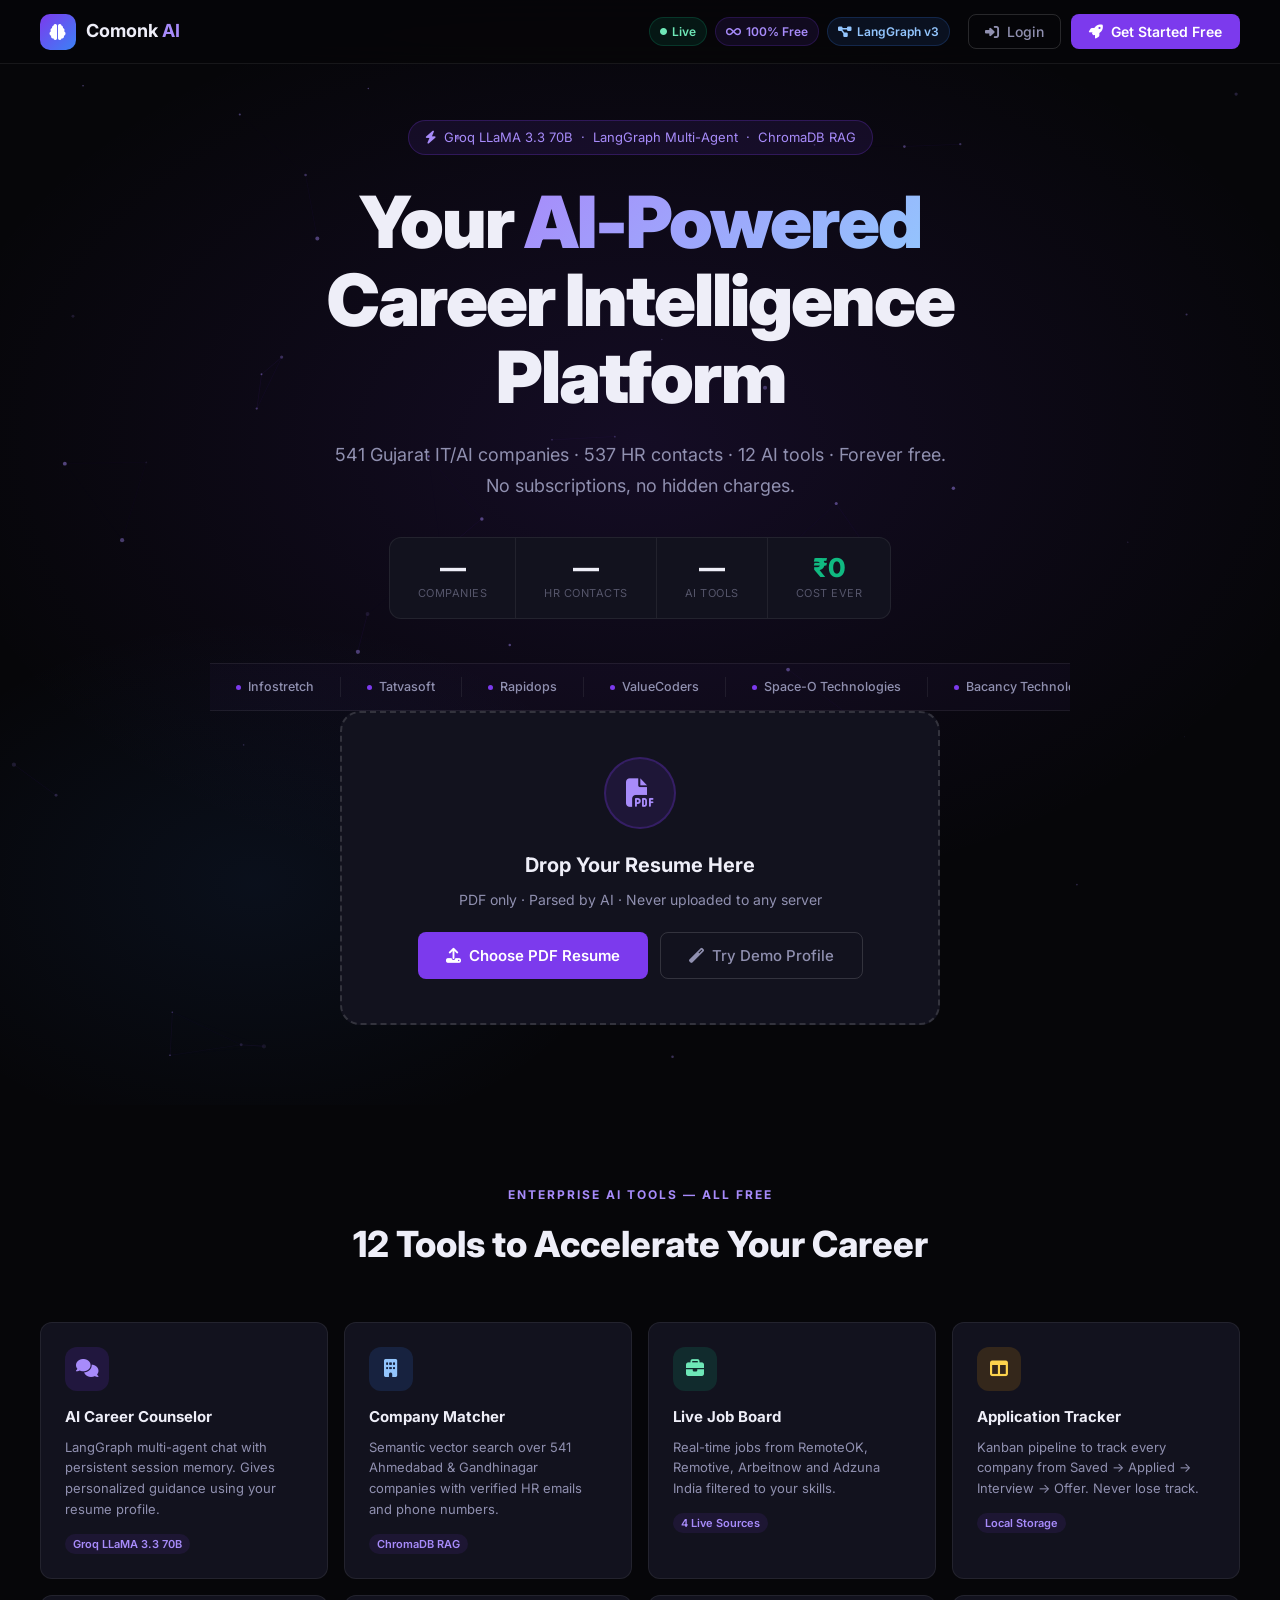
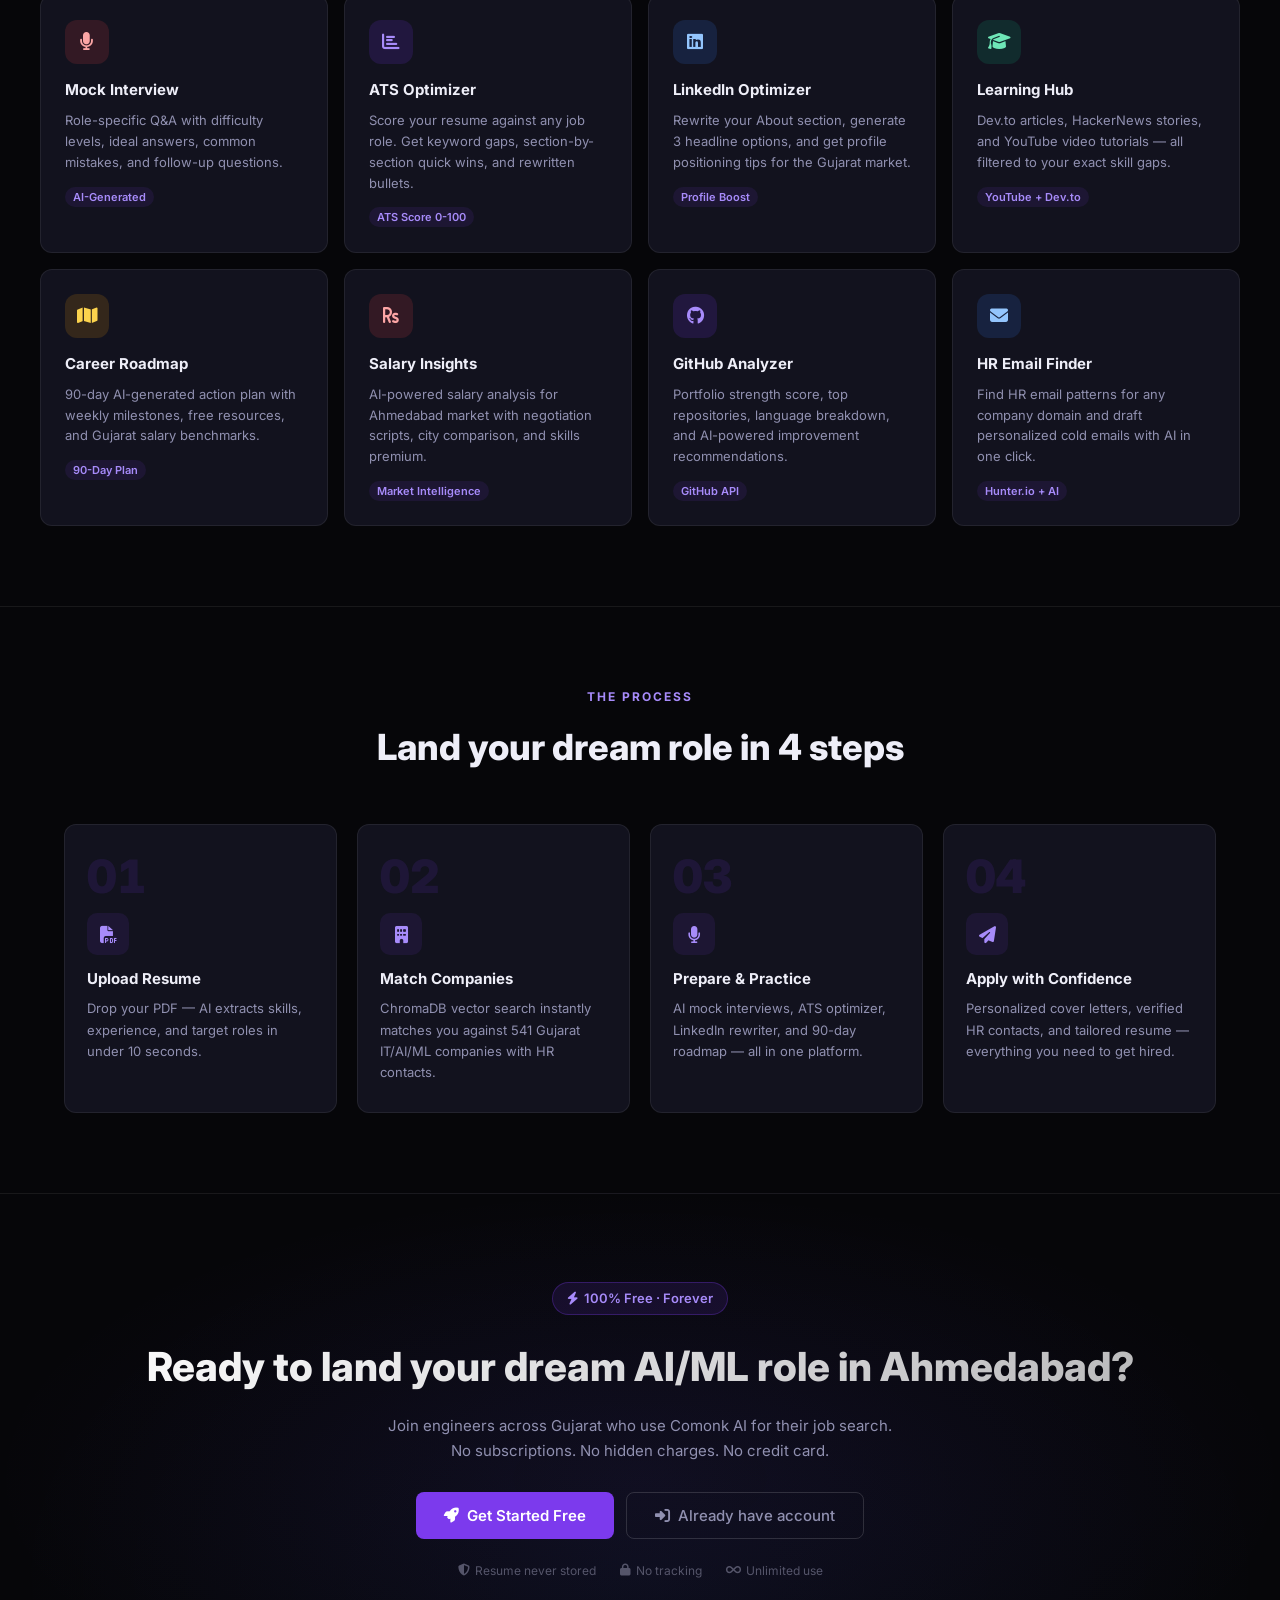
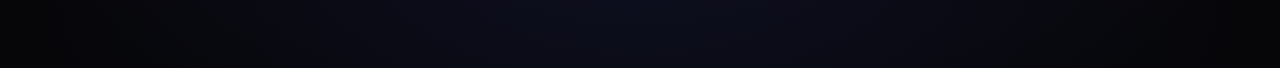
==== frontend/index.html @ 8ba3fd8d "Initial release: Comonk AI Enterprise Career Platform - FastAPI + LangGraph + ChromaDB RAG backend (" ====
<!DOCTYPE html>
<html lang="en">
<head>
  <meta charset="UTF-8">
  <meta name="viewport" content="width=device-width, initial-scale=1.0">
  <title>Comonk AI — Enterprise Career Intelligence Platform</title>
  <link rel="preconnect" href="https://fonts.googleapis.com">
  <link href="https://fonts.googleapis.com/css2?family=Inter:wght@300;400;500;600;700;800;900&family=JetBrains+Mono:wght@400;500&display=swap" rel="stylesheet">
  <link rel="stylesheet" href="https://cdnjs.cloudflare.com/ajax/libs/font-awesome/6.5.0/css/all.min.css">
  <script src="https://cdn.jsdelivr.net/npm/chart.js@4.4.0/dist/chart.umd.min.js"></script>
  <script src="https://cdnjs.cloudflare.com/ajax/libs/jspdf/2.5.1/jspdf.umd.min.js"></script>
  <script src="https://cdnjs.cloudflare.com/ajax/libs/html2canvas/1.4.1/html2canvas.min.js"></script>
  <link rel="stylesheet" href="style.css">
</head>
<body>

<!-- LANDING PAGE -->
<div id="landing">
  <nav class="land-nav">
    <div class="land-logo">
      <div class="logo-icon"><i class="fas fa-brain"></i></div>
      <span class="logo-text">Comonk <span class="logo-ai">AI</span></span>
    </div>
    <div class="land-badges">
      <span class="lbadge green"><i class="fas fa-circle"></i> Live</span>
      <span class="lbadge purple"><i class="fas fa-infinity"></i> 100% Free</span>
      <span class="lbadge blue"><i class="fas fa-project-diagram"></i> LangGraph v3</span>
    </div>
    <div class="land-nav-actions">
      <button class="btn-ghost" onclick="openLogin()"><i class="fas fa-sign-in-alt"></i> Login</button>
      <button class="btn-primary" onclick="startOnboarding()"><i class="fas fa-rocket"></i> Get Started Free</button>
    </div>
  </nav>

  <section class="hero">
    <div class="hero-bg-glow"></div>
    <canvas id="hero-particles"></canvas>
    <div class="hero-content">
      <div class="hero-pill"><i class="fas fa-bolt"></i> Groq LLaMA 3.3 70B &nbsp;·&nbsp; LangGraph Multi-Agent &nbsp;·&nbsp; ChromaDB RAG</div>
      <h1 class="hero-title">Your <span class="grad">AI-Powered</span><br>Career Intelligence<br>Platform</h1>
      <p class="hero-sub">541 Gujarat IT/AI companies · 537 HR contacts · 12 AI tools · Forever free. No subscriptions, no hidden charges.</p>

      <div class="hero-stats-row">
        <div class="hs"><div class="hs-num" id="h-companies">—</div><div class="hs-lbl">Companies</div></div>
        <div class="hs-sep"></div>
        <div class="hs"><div class="hs-num" id="h-contacts">—</div><div class="hs-lbl">HR Contacts</div></div>
        <div class="hs-sep"></div>
        <div class="hs"><div class="hs-num" id="h-tools">—</div><div class="hs-lbl">AI Tools</div></div>
        <div class="hs-sep"></div>
        <div class="hs"><div class="hs-num" style="color:var(--c-green)">₹0</div><div class="hs-lbl">Cost Ever</div></div>
      </div>

      <!-- Scrolling company marquee -->
      <div class="hero-marquee">
        <div class="marquee-track">
          <span>Infostretch</span><span>Tatvasoft</span><span>Rapidops</span><span>ValueCoders</span><span>Space-O Technologies</span><span>Bacancy Technology</span><span>CMARIX Technolabs</span><span>Tops Infosolutions</span><span>Zignuts Technolab</span><span>WDP Technologies</span><span>ESparkBiz</span><span>Icoderz Solutions</span><span>Shreeji Softech</span><span>Robosoft Technologies</span><span>Mobisoft Infotech</span><span>Infostretch</span><span>Tatvasoft</span><span>Rapidops</span><span>ValueCoders</span><span>Space-O Technologies</span><span>Bacancy Technology</span><span>CMARIX Technolabs</span><span>Tops Infosolutions</span><span>Zignuts Technolab</span>
        </div>
      </div>

      <div id="upload-zone" class="upload-zone">
        <input type="file" id="resume-file" accept="application/pdf" style="display:none">
        <div id="upload-idle">
          <div class="up-icon-ring"><i class="fas fa-file-pdf"></i></div>
          <h3>Drop Your Resume Here</h3>
          <p class="muted">PDF only · Parsed by AI · Never uploaded to any server</p>
          <div class="up-btns">
            <button class="btn-primary lg" onclick="document.getElementById('resume-file').click()"><i class="fas fa-upload"></i> Choose PDF Resume</button>
            <button class="btn-ghost lg" id="demo-btn"><i class="fas fa-magic"></i> Try Demo Profile</button>
          </div>
        </div>
        <div id="upload-parsing" style="display:none">
          <div class="parse-spinner"></div>
          <h3 id="parse-headline">Reading your resume…</h3>
          <p class="muted" id="parse-sub">AI extracting your skills and experience</p>
          <div class="parse-prog-track"><div id="parse-prog-bar"></div></div>
        </div>
      </div>
    </div>
  </section>

  <section class="features-sec">
    <div class="sec-eyebrow">ENTERPRISE AI TOOLS — ALL FREE</div>
    <h2 class="sec-title">12 Tools to Accelerate Your Career</h2>
    <div class="feat-grid">
      <div class="feat-card"><div class="feat-ic purple"><i class="fas fa-comments"></i></div><h4>AI Career Counselor</h4><p>LangGraph multi-agent chat with persistent session memory. Gives personalized guidance using your resume profile.</p><span class="feat-tech">Groq LLaMA 3.3 70B</span></div>
      <div class="feat-card"><div class="feat-ic blue"><i class="fas fa-building"></i></div><h4>Company Matcher</h4><p>Semantic vector search over 541 Ahmedabad & Gandhinagar companies with verified HR emails and phone numbers.</p><span class="feat-tech">ChromaDB RAG</span></div>
      <div class="feat-card"><div class="feat-ic green"><i class="fas fa-briefcase"></i></div><h4>Live Job Board</h4><p>Real-time jobs from RemoteOK, Remotive, Arbeitnow and Adzuna India filtered to your skills.</p><span class="feat-tech">4 Live Sources</span></div>
      <div class="feat-card"><div class="feat-ic gold"><i class="fas fa-columns"></i></div><h4>Application Tracker</h4><p>Kanban pipeline to track every company from Saved → Applied → Interview → Offer. Never lose track.</p><span class="feat-tech">Local Storage</span></div>
      <div class="feat-card"><div class="feat-ic red"><i class="fas fa-microphone"></i></div><h4>Mock Interview</h4><p>Role-specific Q&A with difficulty levels, ideal answers, common mistakes, and follow-up questions.</p><span class="feat-tech">AI-Generated</span></div>
      <div class="feat-card"><div class="feat-ic purple"><i class="fas fa-chart-bar"></i></div><h4>ATS Optimizer</h4><p>Score your resume against any job role. Get keyword gaps, section-by-section quick wins, and rewritten bullets.</p><span class="feat-tech">ATS Score 0-100</span></div>
      <div class="feat-card"><div class="feat-ic blue"><i class="fab fa-linkedin"></i></div><h4>LinkedIn Optimizer</h4><p>Rewrite your About section, generate 3 headline options, and get profile positioning tips for the Gujarat market.</p><span class="feat-tech">Profile Boost</span></div>
      <div class="feat-card"><div class="feat-ic green"><i class="fas fa-graduation-cap"></i></div><h4>Learning Hub</h4><p>Dev.to articles, HackerNews stories, and YouTube video tutorials — all filtered to your exact skill gaps.</p><span class="feat-tech">YouTube + Dev.to</span></div>
      <div class="feat-card"><div class="feat-ic gold"><i class="fas fa-map"></i></div><h4>Career Roadmap</h4><p>90-day AI-generated action plan with weekly milestones, free resources, and Gujarat salary benchmarks.</p><span class="feat-tech">90-Day Plan</span></div>
      <div class="feat-card"><div class="feat-ic red"><i class="fas fa-rupee-sign"></i></div><h4>Salary Insights</h4><p>AI-powered salary analysis for Ahmedabad market with negotiation scripts, city comparison, and skills premium.</p><span class="feat-tech">Market Intelligence</span></div>
      <div class="feat-card"><div class="feat-ic purple"><i class="fab fa-github"></i></div><h4>GitHub Analyzer</h4><p>Portfolio strength score, top repositories, language breakdown, and AI-powered improvement recommendations.</p><span class="feat-tech">GitHub API</span></div>
      <div class="feat-card"><div class="feat-ic blue"><i class="fas fa-envelope"></i></div><h4>HR Email Finder</h4><p>Find HR email patterns for any company domain and draft personalized cold emails with AI in one click.</p><span class="feat-tech">Hunter.io + AI</span></div>
    </div>
  </section>

  <!-- How It Works -->
  <section class="how-works-sec">
    <div class="sec-eyebrow">THE PROCESS</div>
    <h2 class="sec-title">Land your dream role in 4 steps</h2>
    <div class="hiw-grid">
      <div class="hiw-step"><div class="hiw-num">01</div><div class="hiw-ic"><i class="fas fa-file-pdf"></i></div><h4>Upload Resume</h4><p>Drop your PDF — AI extracts skills, experience, and target roles in under 10 seconds.</p></div>
      <div class="hiw-step"><div class="hiw-num">02</div><div class="hiw-ic"><i class="fas fa-building"></i></div><h4>Match Companies</h4><p>ChromaDB vector search instantly matches you against 541 Gujarat IT/AI/ML companies with HR contacts.</p></div>
      <div class="hiw-step"><div class="hiw-num">03</div><div class="hiw-ic"><i class="fas fa-microphone"></i></div><h4>Prepare & Practice</h4><p>AI mock interviews, ATS optimizer, LinkedIn rewriter, and 90-day roadmap — all in one platform.</p></div>
      <div class="hiw-step"><div class="hiw-num">04</div><div class="hiw-ic"><i class="fas fa-paper-plane"></i></div><h4>Apply with Confidence</h4><p>Personalized cover letters, verified HR contacts, and tailored resume — everything you need to get hired.</p></div>
    </div>
  </section>

  <!-- CTA -->
  <section class="cta-sec">
    <div class="cta-glow"></div>
    <div class="cta-content">
      <div class="cta-badge"><i class="fas fa-bolt"></i> 100% Free · Forever</div>
      <h2>Ready to land your dream AI/ML role in Ahmedabad?</h2>
      <p>Join engineers across Gujarat who use Comonk AI for their job search. No subscriptions. No hidden charges. No credit card.</p>
      <div class="cta-actions">
        <button class="btn-primary lg" onclick="startOnboarding()"><i class="fas fa-rocket"></i> Get Started Free</button>
        <button class="btn-ghost lg" onclick="openLogin()"><i class="fas fa-sign-in-alt"></i> Already have account</button>
      </div>
      <div class="cta-trust"><span><i class="fas fa-shield-alt"></i> Resume never stored</span><span><i class="fas fa-lock"></i> No tracking</span><span><i class="fas fa-infinity"></i> Unlimited use</span></div>
    </div>
  </section>
</div>


<!-- ONBOARDING OVERLAY -->
<div id="onboarding" style="display:none">
  <div class="ob-card">
    <!-- Left brand panel -->
    <aside class="ob-brand">
      <div class="ob-brand-top">
        <div class="land-logo"><div class="logo-icon"><i class="fas fa-brain"></i></div><span class="logo-text">Comonk <span class="logo-ai">AI</span></span></div>
        <p class="ob-brand-tag">Your AI career co-pilot for the Ahmedabad & Gandhinagar tech market.</p>
      </div>
      <ul class="ob-brand-points">
        <li><i class="fas fa-circle-check"></i> 541 Gujarat IT/AI companies, mapped</li>
        <li><i class="fas fa-circle-check"></i> 5 verified HR contacts every month</li>
        <li><i class="fas fa-circle-check"></i> AI mock interviews, resume & roadmap</li>
        <li><i class="fas fa-circle-check"></i> 100% free — forever</li>
      </ul>
      <div class="ob-brand-foot"><i class="fas fa-shield-halved"></i> Your resume is parsed by AI and never shared.</div>
    </aside>
    <!-- Right step panel -->
    <section class="ob-main">
      <button class="ob-close" onclick="closeOnboarding()"><i class="fas fa-times"></i></button>
      <!-- Stepper -->
      <div class="ob-steps">
        <div class="ob-step active" data-step="1"><span class="ob-step-dot">1</span><span class="ob-step-lbl">Account</span></div>
        <div class="ob-step-line"></div>
        <div class="ob-step" data-step="2"><span class="ob-step-dot">2</span><span class="ob-step-lbl">Verify</span></div>
        <div class="ob-step-line"></div>
        <div class="ob-step" data-step="3"><span class="ob-step-dot">3</span><span class="ob-step-lbl">Resume</span></div>
        <div class="ob-step-line"></div>
        <div class="ob-step" data-step="4"><span class="ob-step-dot">4</span><span class="ob-step-lbl">Ready</span></div>
      </div>

      <!-- Step 1: Account -->
      <div class="ob-pane" id="ob-pane-1">
        <h2>Create your free account</h2>
        <p class="muted">Takes 30 seconds. No credit card, ever.</p>
        <div class="form-row-2" style="margin-top:18px">
          <div class="fg"><label>Full Name</label><input type="text" id="ob-name" class="inp" placeholder="Rahul Patel"></div>
          <div class="fg"><label>Phone</label><input type="tel" id="ob-phone" class="inp" placeholder="9876543210"></div>
          <div class="fg"><label>Email</label><input type="email" id="ob-email" class="inp" placeholder="you@example.com"></div>
          <div class="fg"><label>Password</label><input type="password" id="ob-password" class="inp" placeholder="Min 6 characters"></div>
          <div class="fg"><label>Target Role</label>
            <select id="ob-role" class="inp">
              <option>AI/ML Engineer</option><option>Software Engineer</option><option>Data Scientist</option>
              <option>Data Engineer</option><option>Backend Engineer</option><option>Full Stack</option>
            </select>
          </div>
          <div class="fg"><label>City</label>
            <select id="ob-city" class="inp"><option>Ahmedabad</option><option>Gandhinagar</option><option>Surat</option><option>Vadodara</option><option>Rajkot</option><option>Other</option></select>
          </div>
        </div>
        <button class="btn-primary lg" style="width:100%;margin-top:8px" id="ob-register-btn"><i class="fas fa-arrow-right"></i> Continue</button>
        <div id="ob-reg-err" style="margin-top:10px"></div>
        <p class="ob-switch">Already have an account? <a onclick="openLogin()">Log in</a></p>
      </div>

      <!-- Step 2: OTP -->
      <div class="ob-pane" id="ob-pane-2" style="display:none">
        <h2>Verify your email</h2>
        <p class="muted">We sent a 6-digit code to <b id="ob-otp-email">your email</b>.</p>
        <div class="otp-boxes" id="ob-otp-boxes">
          <input class="otp-box" maxlength="1" inputmode="numeric"><input class="otp-box" maxlength="1" inputmode="numeric"><input class="otp-box" maxlength="1" inputmode="numeric"><input class="otp-box" maxlength="1" inputmode="numeric"><input class="otp-box" maxlength="1" inputmode="numeric"><input class="otp-box" maxlength="1" inputmode="numeric">
        </div>
        <button class="btn-primary lg" style="width:100%;margin-top:18px" id="ob-otp-btn"><i class="fas fa-circle-check"></i> Verify & Continue</button>
        <div id="ob-otp-err" style="margin-top:10px"></div>
        <p class="ob-switch"><a onclick="obGoStep(1)">← Change email</a></p>
      </div>

      <!-- Step 3: Resume -->
      <div class="ob-pane" id="ob-pane-3" style="display:none">
        <h2>Add your resume</h2>
        <p class="muted">AI reads it to match companies and personalize everything. Or skip with a demo profile.</p>
        <div id="ob-upload-zone" class="upload-zone" style="margin-top:18px">
          <div id="ob-upload-idle">
            <div class="up-icon-ring"><i class="fas fa-file-pdf"></i></div>
            <h3>Drop your PDF resume</h3>
            <p class="muted">Parsed by AI · Never uploaded anywhere</p>
            <div class="up-btns">
              <button class="btn-primary" onclick="document.getElementById('ob-resume-file').click()"><i class="fas fa-upload"></i> Choose PDF</button>
              <button class="btn-ghost" id="ob-demo-btn"><i class="fas fa-magic"></i> Use Demo Profile</button>
            </div>
            <input type="file" id="ob-resume-file" accept="application/pdf" style="display:none">
          </div>
          <div id="ob-upload-parsing" style="display:none">
            <div class="parse-spinner"></div>
            <h3 id="ob-parse-headline">Reading your resume…</h3>
            <p class="muted" id="ob-parse-sub">AI extracting skills and experience</p>
            <div class="parse-prog-track"><div id="ob-parse-prog-bar"></div></div>
          </div>
        </div>
      </div>

      <!-- Step 4: Ready -->
      <div class="ob-pane" id="ob-pane-4" style="display:none">
        <div class="ob-ready">
          <div class="ob-ready-ring"><i class="fas fa-check"></i></div>
          <h2>You're all set, <span id="ob-ready-name">there</span>!</h2>
          <p class="muted">Your profile is saved. Take the aptitude test to unlock HR contacts, or jump straight into your dashboard.</p>
          <div class="ob-ready-stats" id="ob-ready-stats"></div>
          <button class="btn-primary lg" style="width:100%;margin-top:8px" onclick="finishOnboarding()"><i class="fas fa-gauge-high"></i> Enter Dashboard</button>
        </div>
      </div>
    </section>
  </div>
</div>

<!-- MAIN APP -->
<div id="app" style="display:none">
  <div id="sidebar-overlay" onclick="closeSidebar()"></div>

  <!-- Top Bar -->
  <header id="topbar">
    <div class="tb-left">
      <button id="sidebar-toggle" class="icon-btn" title="Toggle sidebar"><i class="fas fa-bars"></i></button>
      <div class="tb-brand"><div class="logo-icon sm"><i class="fas fa-brain"></i></div><span>Comonk <b>AI</b></span></div>
    </div>
    <div class="tb-center">
      <div class="tb-search-wrap" onclick="openGSearch()" style="cursor:pointer">
        <i class="fas fa-search"></i>
        <input type="text" id="global-search" placeholder="Search panels, features… (⌘K)" autocomplete="off" readonly style="cursor:pointer">
        <kbd>⌘K</kbd>
      </div>
    </div>
    <div class="tb-right">
      <div class="llm-pill" id="llm-pill"><i class="fas fa-bolt"></i><span id="llm-pill-text">Groq</span></div>
      <button class="icon-btn" id="theme-toggle" title="Toggle light/dark mode"><i class="fas fa-moon" id="theme-icon"></i></button>
      <div class="weather-pill" id="weather-pill" style="display:none"><span id="wp-emoji">☀️</span><span id="wp-temp">—°C</span></div>
      <button class="icon-btn rel" id="notif-btn" title="Notifications"><i class="fas fa-bell"></i><span class="notif-dot" id="notif-dot" style="display:none"></span></button>
      <button class="btn-sm primary" id="tb-login-btn" onclick="openAuthModal()" style="display:none"><i class="fas fa-sign-in-alt"></i> Login</button>
      <div class="tb-profile">
        <div class="tb-avatar" id="tb-avatar">?</div>
        <div class="tb-prof-info">
          <div class="tb-prof-name" id="tb-name">Loading…</div>
          <div class="tb-prof-level" id="tb-level">—</div>
        </div>
        <span id="tb-verified-chip" style="display:none;background:rgba(16,185,129,0.15);color:var(--c-green);border-radius:20px;padding:2px 8px;font-size:10px;font-weight:700;margin-left:6px">✓ VERIFIED</span>
      </div>
    </div>
  </header>

  <!-- Sidebar -->
  <aside id="sidebar">
    <div class="sidebar-user">
      <div class="su-avatar" id="su-avatar">?</div>
      <div class="su-info">
        <div class="su-name" id="su-name">—</div>
        <div class="su-match-bar"><div id="su-match-fill" style="width:0%"></div></div>
        <div class="su-match-label"><span id="su-match-pct">0%</span> profile match</div>
      </div>
    </div>

    <nav class="sb-nav">
      <div class="sb-nav-label">WORKSPACE</div>
      <button class="sb-item active" data-panel="overview"><i class="fas fa-th-large"></i><span>Overview</span></button>
      <button class="sb-item" data-panel="chat"><i class="fas fa-comments"></i><span>AI Counselor</span></button>
      <button class="sb-item" data-panel="targets"><i class="fas fa-building"></i><span>Job Targets</span><span class="sb-badge" id="sb-targets-count">0</span></button>
      <button class="sb-item" data-panel="livejobs"><i class="fas fa-briefcase"></i><span>Live Jobs</span></button>
      <button class="sb-item" data-panel="tracker"><i class="fas fa-columns"></i><span>App Tracker</span><span class="sb-badge" id="sb-tracker-count">0</span></button>

      <div class="sb-nav-label" style="margin-top:20px">AI TOOLS</div>
      <button class="sb-item" data-panel="mockvoice"><i class="fas fa-microphone-lines"></i><span>AI Mock Interview</span><span class="sb-badge new">NEW</span></button>
      <button class="sb-item" data-panel="resumestudio"><i class="fas fa-wand-magic-sparkles"></i><span>Resume Studio</span><span class="sb-badge new">NEW</span></button>
      <button class="sb-item" data-panel="calendar"><i class="fas fa-calendar-days"></i><span>Calendar</span><span class="sb-badge new">NEW</span></button>
      <button class="sb-item" data-panel="interview"><i class="fas fa-comments"></i><span>Interview Q&A</span></button>
      <button class="sb-item" data-panel="ats"><i class="fas fa-chart-bar"></i><span>ATS Optimizer</span></button>
      <button class="sb-item" data-panel="linkedin"><i class="fab fa-linkedin"></i><span>LinkedIn</span></button>
      <button class="sb-item" data-panel="learning"><i class="fas fa-graduation-cap"></i><span>Learning Hub</span></button>
      <button class="sb-item" data-panel="roadmap"><i class="fas fa-map"></i><span>Career Roadmap</span></button>
      <button class="sb-item" data-panel="cheatsheets"><i class="fas fa-file-code"></i><span>Cheat Sheets</span></button>
      <button class="sb-item" data-panel="resources"><i class="fas fa-cubes"></i><span>Resources Hub</span></button>
      <button class="sb-item" data-panel="salary"><i class="fas fa-rupee-sign"></i><span>Salary Insights</span></button>
      <button class="sb-item" data-panel="github"><i class="fab fa-github"></i><span>GitHub Analyzer</span></button>

      <div class="sb-nav-label" style="margin-top:20px">ACCOUNT</div>
      <button class="sb-item" data-panel="test" id="sb-test-btn"><i class="fas fa-graduation-cap"></i><span>Take Aptitude Test</span><span class="badge purple" id="sb-verified-badge" style="display:none;margin-left:auto;font-size:9px">✓</span></button>
      <button class="sb-item" data-panel="admin" id="sb-admin-btn" style="display:none"><i class="fas fa-shield-alt"></i><span>Admin</span></button>
      <div class="sb-nav-label" style="margin-top:12px">BONUS TOOLS</div>
      <button class="sb-item" data-panel="trending"><i class="fas fa-fire"></i><span>Trending Repos</span></button>
      <button class="sb-item" data-panel="stackoverflow"><i class="fab fa-stack-overflow"></i><span>Stack Overflow</span></button>
      <button class="sb-item" data-panel="codingstats"><i class="fas fa-code"></i><span>Coding Stats</span></button>
      <button class="sb-item" data-panel="flashcards"><i class="fas fa-layer-group"></i><span>Flashcards</span></button>
      <button class="sb-item" data-panel="network"><i class="fas fa-user-friends"></i><span>Network Log</span></button>
      <button class="sb-item" data-panel="heatmap"><i class="fas fa-th"></i><span>Skill Heatmap</span></button>
      <button class="sb-item" data-panel="pomodoro"><i class="fas fa-clock"></i><span>Focus Timer</span></button>
      <button class="sb-item" data-panel="alerts"><i class="fas fa-bell"></i><span>Job Alerts Setup</span></button>
    </nav>

    <div class="sb-footer">
      <button class="sb-footer-btn" id="reset-btn"><i class="fas fa-sign-out-alt"></i><span>New Resume</span></button>
    </div>
  </aside>

  <!-- Content Area -->
  <main id="content">

    <!-- Overview -->
    <div id="panel-overview" class="panel active">
      <div class="panel-hdr">
        <div><h2>Overview</h2><span class="panel-hdr-sub" id="ov-greeting">Welcome back</span></div>
      </div>
      <!-- AI Career Score + Daily Tip + Achievements -->
      <div class="ov-score-row">
        <!-- Career Score Ring -->
        <div class="card score-ring-card">
          <div class="card-hdr"><h4><i class="fas fa-trophy" style="color:var(--c-gold)"></i> AI Career Score</h4><span class="badge" id="score-grade" style="background:rgba(124,58,237,0.15);color:var(--c-purple-l)">—</span></div>
          <div class="score-ring-wrap">
            <canvas id="score-canvas" width="160" height="160"></canvas>
            <div class="score-overlay"><div id="score-val" class="score-num">—</div><div class="score-lbl">/ 100</div></div>
          </div>
          <div class="score-breakdown" id="score-breakdown"></div>
        </div>
        <!-- Daily AI Tip -->
        <div class="card daily-tip-card">
          <div class="card-hdr"><h4><i class="fas fa-lightbulb" style="color:var(--c-gold)"></i> Today's Career Tip</h4><span class="badge purple" id="tip-date-badge">Daily</span></div>
          <div class="tip-icon-row"><div class="tip-icon-wrap"><i id="tip-icon" class="fas fa-star"></i></div></div>
          <p class="tip-text" id="tip-text">Loading your personalized tip…</p>
          <div class="tip-action" id="tip-action"></div>
        </div>
        <!-- Achievements -->
        <div class="card achievements-card">
          <div class="card-hdr"><h4><i class="fas fa-medal" style="color:var(--c-gold)"></i> Achievements</h4><span class="badge" id="ach-count-badge" style="background:rgba(124,58,237,0.15);color:var(--c-purple-l)">0/8</span></div>
          <div class="ach-grid" id="ach-grid"></div>
        </div>
      </div>

      <div class="kpi-row">
        <div class="kpi-card"><div class="kpi-ic purple"><i class="fas fa-building"></i></div><div><div class="kpi-val" id="kpi-matches">0</div><div class="kpi-lbl">Companies Matched</div></div></div>
        <div class="kpi-card"><div class="kpi-ic green"><i class="fas fa-paper-plane"></i></div><div><div class="kpi-val" id="kpi-applied">0</div><div class="kpi-lbl">Applications Tracked</div></div></div>
        <div class="kpi-card"><div class="kpi-ic blue"><i class="fas fa-microphone"></i></div><div><div class="kpi-val" id="kpi-interviews">0</div><div class="kpi-lbl">Interviews Practiced</div></div></div>
        <div class="kpi-card"><div class="kpi-ic gold"><i class="fas fa-chart-bar"></i></div><div><div class="kpi-val" id="kpi-ats">—</div><div class="kpi-lbl">Last ATS Score</div></div></div>
      </div>
      <div class="ov-grid">
        <div class="card">
          <div class="card-hdr"><h4>Your Profile</h4><button class="btn-xs ghost" onclick="openPanel('chat')">Ask AI <i class="fas fa-arrow-right"></i></button></div>
          <div class="prof-rows">
            <div class="prof-row"><span class="pr-lbl">Name</span><span id="ov-name">—</span></div>
            <div class="prof-row"><span class="pr-lbl">Level</span><span id="ov-level">—</span></div>
            <div class="prof-row"><span class="pr-lbl">Experience</span><span id="ov-exp">—</span></div>
          </div>
          <div class="skill-chips" id="ov-skills"></div>
        </div>
        <div class="card">
          <div class="card-hdr"><h4>Quick Actions</h4></div>
          <div class="qa-grid">
            <button class="qa-btn" onclick="openPanel('chat')"><i class="fas fa-comments"></i><span>AI Chat</span></button>
            <button class="qa-btn" onclick="openPanel('targets')"><i class="fas fa-building"></i><span>Matches</span></button>
            <button class="qa-btn" onclick="openPanel('interview')"><i class="fas fa-microphone"></i><span>Interview</span></button>
            <button class="qa-btn" onclick="openPanel('roadmap')"><i class="fas fa-map"></i><span>Roadmap</span></button>
            <button class="qa-btn" onclick="openPanel('salary')"><i class="fas fa-rupee-sign"></i><span>Salary</span></button>
            <button class="qa-btn" onclick="openPanel('ats')"><i class="fas fa-chart-bar"></i><span>ATS Check</span></button>
          </div>
        </div>
        <div class="card">
          <div class="card-hdr"><h4>Gujarat Market</h4></div>
          <div class="market-rows">
            <div class="mkt-row"><span>Total IT Companies</span><span class="mkt-val" id="ms-total">—</span></div>
            <div class="mkt-row"><span>AI / ML Companies</span><span class="mkt-val purple" id="ms-aiml">—</span></div>
            <div class="mkt-row"><span>HR Contacts</span><span class="mkt-val green" id="ms-hr">—</span></div>
            <div class="mkt-row"><span>AI Engine</span><span class="mkt-val blue" id="ms-llm">—</span></div>
          </div>
        </div>
        <!-- Weather + Countdown -->
        <div class="card" id="ov-weather-card" style="display:none">
          <div class="card-hdr"><h4><i class="fas fa-cloud-sun"></i> Today — Ahmedabad</h4></div>
          <div class="weather-main"><span id="ov-w-emoji" style="font-size:40px">☁️</span><div><div id="ov-w-temp" style="font-size:28px;font-weight:800">—°C</div><div id="ov-w-desc" class="muted" style="font-size:13px">—</div></div></div>
          <div id="ov-w-forecast" class="w-forecast-row"></div>
          <div id="ov-w-tip" class="muted" style="font-size:12px;margin-top:8px"></div>
        </div>
        <!-- Skills Radar -->
        <div class="card">
          <div class="card-hdr"><h4><i class="fas fa-spider"></i> Skills Radar</h4><button class="btn-xs ghost" onclick="openPanel('heatmap')">Heatmap ↗</button></div>
          <canvas id="skills-radar" height="220"></canvas>
        </div>
        <!-- Progress Analytics -->
        <div class="card">
          <div class="card-hdr"><h4><i class="fas fa-chart-line"></i> Application Progress</h4></div>
          <canvas id="progress-chart" height="160"></canvas>
          <div id="ov-interview-countdown" style="display:none;margin-top:12px" class="countdown-badge"><i class="fas fa-calendar-check"></i> Next interview: <b id="countdown-days">—</b> days away</div>
        </div>
        <!-- Activity Heatmap -->
        <div class="card heatmap-card">
          <div class="card-hdr"><h4><i class="fas fa-fire" style="color:var(--c-red)"></i> Activity — Last 30 Days</h4><span class="muted" style="font-size:12px" id="heatmap-streak"></span></div>
          <div class="heatmap-grid" id="activity-heatmap"></div>
          <div class="heatmap-legend"><span class="muted" style="font-size:11px">Less</span><div class="hm-l-cells"><div style="background:var(--bg-3)"></div><div style="background:rgba(124,58,237,0.2)"></div><div style="background:rgba(124,58,237,0.45)"></div><div style="background:rgba(124,58,237,0.7)"></div><div style="background:var(--c-purple)"></div></div><span class="muted" style="font-size:11px">More</span></div>
        </div>
      </div>
    </div>

    <!-- AI Counselor -->
    <div id="panel-chat" class="panel">
      <div class="panel-hdr">
        <div><h2><i class="fas fa-comments"></i> AI Career Counselor</h2></div>
        <div class="hdr-badges"><span class="hbadge purple">LangGraph Memory</span><span class="hbadge green" id="chat-prov-badge">Groq</span></div>
      </div>
      <div class="chat-wrap">
        <div class="chat-msgs" id="chat-msgs">
          <div class="chat-welcome">
            <div class="cw-avatar"><i class="fas fa-robot"></i></div>
            <h3>Hello! I'm your Comonk AI counselor.</h3>
            <p>I have your full profile loaded and access to 541 Gujarat IT companies with HR contacts. Ask me anything.</p>
          </div>
        </div>
        <div class="chat-chips" id="chat-chips">
          <button class="chip" data-msg="Which AI/ML companies in Ahmedabad should I apply to first?">Which AI/ML companies to target?</button>
          <button class="chip" data-msg="What is the salary range for a fresher AI Engineer in Ahmedabad?">Fresher salary guide</button>
          <button class="chip" data-msg="Review my profile and suggest 3 improvements to get hired faster">Improve my profile</button>
          <button class="chip" data-msg="Create a 30-day action plan for my job search">30-day action plan</button>
        </div>
        <div class="chat-input-wrap">
          <textarea id="chat-input" placeholder="Ask about companies, salary, resume tips, interview prep…" rows="1"></textarea>
          <button id="chat-send-btn" class="chat-send"><i class="fas fa-paper-plane"></i></button>
        </div>
        <div class="chat-footer">
          <span id="chat-typing" class="typing-ind" style="display:none"><span></span><span></span><span></span> AI is thinking…</span>
          <button class="btn-xs ghost" id="chat-clear-btn"><i class="fas fa-trash-alt"></i> Clear</button>
        </div>
      </div>
    </div>

    <!-- Job Targets -->
    <div id="panel-targets" class="panel">
      <div class="panel-hdr">
        <div><h2><i class="fas fa-building"></i> Job Targets</h2></div>
        <div class="hdr-controls">
          <div class="mini-search"><i class="fas fa-search"></i><input type="text" id="targets-search" placeholder="Filter…"></div>
          <select id="targets-cat" class="sel-sm">
            <option value="">All Categories</option>
            <option value="AI / ML">AI / ML</option>
            <option value="Software Development">Software Dev</option>
            <option value="IT Services">IT Services</option>
            <option value="Data Analytics">Data Analytics</option>
          </select>
          <span class="count-pill" id="targets-count-label">0 companies</span>
        </div>
      </div>
      <div class="co-grid" id="companies-grid">
        <div class="empty-state"><i class="fas fa-building"></i><p>Upload your resume to see matched companies</p></div>
      </div>
    </div>

    <!-- Live Jobs -->
    <div id="panel-livejobs" class="panel">
      <div class="panel-hdr">
        <div><h2><i class="fas fa-briefcase"></i> Live Jobs</h2></div>
        <div class="hdr-controls">
          <div class="src-tabs" id="job-src-tabs">
            <button class="src-tab active" data-src="all">All</button>
            <button class="src-tab" data-src="remoteok">RemoteOK</button>
            <button class="src-tab" data-src="remotive">Remotive</button>
            <button class="src-tab" data-src="india">Adzuna India</button>
            <button class="src-tab" data-src="hn"><i class="fab fa-hacker-news"></i> HN Hiring</button>
            <button class="src-tab" data-src="reddit"><i class="fab fa-reddit"></i> Reddit</button>
            <button class="src-tab" data-src="greenhouse">🌱 Greenhouse</button>
            <button class="src-tab" data-src="internshala">🇮🇳 India Boards</button>
          </div>
          <button class="btn-sm primary" id="refresh-jobs-btn"><i class="fas fa-sync-alt"></i> Refresh</button>
        </div>
      </div>
      <div class="jobs-grid" id="jobs-grid">
        <div class="empty-state"><i class="fas fa-briefcase"></i><p>Loading live jobs…</p></div>
      </div>
    </div>

    <!-- Application Tracker -->
    <div id="panel-tracker" class="panel">
      <div class="panel-hdr">
        <div><h2><i class="fas fa-columns"></i> Application Tracker</h2></div>
        <div style="display:flex;gap:8px">
          <button class="btn-ghost btn-sm" id="export-csv-btn"><i class="fas fa-download"></i> Export CSV</button>
          <button class="btn-sm primary" id="add-app-btn"><i class="fas fa-plus"></i> Add Application</button>
        </div>
      </div>
      <div class="tracker-kpis">
        <div class="tk"><span class="tk-num" id="tk-saved">0</span><span class="tk-lbl">Saved</span></div>
        <div class="tk"><span class="tk-num blue" id="tk-applied">0</span><span class="tk-lbl">Applied</span></div>
        <div class="tk"><span class="tk-num gold" id="tk-interview">0</span><span class="tk-lbl">Interviews</span></div>
        <div class="tk"><span class="tk-num green" id="tk-offer">0</span><span class="tk-lbl">Offers</span></div>
        <div class="tk"><span class="tk-num red" id="tk-rejected">0</span><span class="tk-lbl">Rejected</span></div>
      </div>
      <div class="kanban" id="kanban">
        <div class="k-col" data-status="saved"><div class="k-col-hdr"><span class="k-dot purple"></span>Saved<span class="k-cnt" id="kc-saved">0</span></div><div class="k-cards" id="col-saved"><div class="k-empty">Drop apps here</div></div></div>
        <div class="k-col" data-status="applied"><div class="k-col-hdr"><span class="k-dot blue"></span>Applied<span class="k-cnt" id="kc-applied">0</span></div><div class="k-cards" id="col-applied"><div class="k-empty">Move applied here</div></div></div>
        <div class="k-col" data-status="interview"><div class="k-col-hdr"><span class="k-dot gold"></span>Interview<span class="k-cnt" id="kc-interview">0</span></div><div class="k-cards" id="col-interview"><div class="k-empty">Interviews here</div></div></div>
        <div class="k-col" data-status="offer"><div class="k-col-hdr"><span class="k-dot green"></span>Offer<span class="k-cnt" id="kc-offer">0</span></div><div class="k-cards" id="col-offer"><div class="k-empty">Offers here</div></div></div>
        <div class="k-col" data-status="rejected"><div class="k-col-hdr"><span class="k-dot red"></span>Rejected<span class="k-cnt" id="kc-rejected">0</span></div><div class="k-cards" id="col-rejected"><div class="k-empty">Rejections here</div></div></div>
      </div>
    </div>

    <!-- Mock Interview -->
    <div id="panel-interview" class="panel">
      <div class="panel-hdr"><div><h2><i class="fas fa-microphone"></i> Mock Interview</h2></div></div>
      <div class="card iv-setup" id="iv-setup">
        <h3>Configure Your Interview Session</h3>
        <div class="form-row-3">
          <div class="fg"><label>Target Role</label><input type="text" id="iv-role" class="inp" value="AI/ML Engineer"></div>
          <div class="fg"><label>Experience Level</label><select id="iv-level" class="inp"><option value="fresher">Fresher</option><option value="junior">Junior (0–2 yr)</option><option value="mid">Mid (2–5 yr)</option><option value="senior">Senior (5+ yr)</option></select></div>
          <div class="fg"><label>Questions</label><select id="iv-count" class="inp"><option value="3">3</option><option value="5" selected>5</option><option value="8">8</option><option value="10">10</option></select></div>
        </div>
        <button class="btn-primary" id="start-iv-btn"><i class="fas fa-play"></i> Start Interview</button>
      </div>
      <!-- STAR Templates -->
      <div class="card star-templates-card" style="margin-top:16px">
        <div class="card-hdr"><h4><i class="fas fa-star" style="color:var(--c-gold)"></i> STAR Method Templates</h4><span class="badge purple">Behavioral</span></div>
        <div class="star-grid" id="star-grid">
          <div class="star-q" onclick="this.classList.toggle('open')"><div class="star-q-title"><i class="fas fa-chevron-right star-arrow"></i> Tell me about a time you solved a difficult problem</div><div class="star-body"><div class="star-section"><b>Situation:</b> "In my [X] project / internship at [Company]…"</div><div class="star-section"><b>Task:</b> "I was responsible for [specific task]…"</div><div class="star-section"><b>Action:</b> "I [specific actions taken — use numbers]…"</div><div class="star-section"><b>Result:</b> "This resulted in [quantified outcome]…"</div></div></div>
          <div class="star-q" onclick="this.classList.toggle('open')"><div class="star-q-title"><i class="fas fa-chevron-right star-arrow"></i> Describe a time you worked under pressure</div><div class="star-body"><div class="star-section"><b>Situation:</b> "During [deadline/project], we faced [constraint]…"</div><div class="star-section"><b>Task:</b> "I needed to [deliver X] within [Y hours/days]…"</div><div class="star-section"><b>Action:</b> "I prioritized by [method], delegated [task], and…"</div><div class="star-section"><b>Result:</b> "We delivered on time and [positive outcome]…"</div></div></div>
          <div class="star-q" onclick="this.classList.toggle('open')"><div class="star-q-title"><i class="fas fa-chevron-right star-arrow"></i> Tell me about a conflict with a teammate</div><div class="star-body"><div class="star-section"><b>Situation:</b> "During [project], my teammate and I disagreed on [approach]…"</div><div class="star-section"><b>Task:</b> "We needed to align quickly to keep the project on track…"</div><div class="star-section"><b>Action:</b> "I scheduled a 1:1, listened to their perspective, and proposed…"</div><div class="star-section"><b>Result:</b> "We reached consensus, shipped on time, and improved our process…"</div></div></div>
          <div class="star-q" onclick="this.classList.toggle('open')"><div class="star-q-title"><i class="fas fa-chevron-right star-arrow"></i> What is your biggest achievement?</div><div class="star-body"><div class="star-section"><b>Situation:</b> "The company/team was facing [challenge]…"</div><div class="star-section"><b>Task:</b> "I was assigned to [lead/build/improve] X…"</div><div class="star-section"><b>Action:</b> "I [specific technical actions + leadership]…"</div><div class="star-section"><b>Result:</b> "Achieved [metric] — [% improvement / time saved / revenue]…"</div></div></div>
          <div class="star-q" onclick="this.classList.toggle('open')"><div class="star-q-title"><i class="fas fa-chevron-right star-arrow"></i> Describe when you learned a new skill quickly</div><div class="star-body"><div class="star-section"><b>Situation:</b> "Our project required [new tech] which I hadn't used before…"</div><div class="star-section"><b>Task:</b> "I had [X days] to become productive in [skill]…"</div><div class="star-section"><b>Action:</b> "I followed [resource], built [project], and applied it to…"</div><div class="star-section"><b>Result:</b> "Within [time], I contributed [X] to the project successfully…"</div></div></div>
          <div class="star-q" onclick="this.classList.toggle('open')"><div class="star-q-title"><i class="fas fa-chevron-right star-arrow"></i> Why do you want to work at this company?</div><div class="star-body"><div class="star-section"><b>Research angle:</b> "I've followed [company] since [project/product]…"</div><div class="star-section"><b>Skill match:</b> "My background in [X] aligns with your [team/product]…"</div><div class="star-section"><b>Growth angle:</b> "I want to grow in [area] and your [role/team] offers…"</div><div class="star-section"><b>Closing:</b> "I believe I can contribute [specific value] from day one."</div></div></div>
        </div>
      </div>
      <div id="iv-session" style="display:none">
        <div class="iv-prog-track"><div id="iv-prog-fill"></div></div>
        <div class="iv-meta"><span id="iv-q-label">Q 1 / 5</span><div class="iv-timer-box"><i class="fas fa-clock"></i><span id="iv-time">0:00</span></div><button class="btn-xs ghost" id="iv-end-btn"><i class="fas fa-stop"></i> End</button></div>
        <div id="iv-q-list"></div>
      </div>
    </div>

    <!-- ATS Optimizer -->
    <div id="panel-ats" class="panel">
      <div class="panel-hdr"><div><h2><i class="fas fa-chart-bar"></i> ATS Resume Optimizer</h2></div></div>
      <div class="ats-layout">
        <div class="card ats-input">
          <h3>Analyze Your Resume</h3>
          <div class="fg"><label>Target Role</label><input type="text" id="ats-role" class="inp" value="AI/ML Engineer"></div>
          <div class="fg"><label>Paste Resume Text</label><textarea id="ats-resume" class="inp ta-lg" placeholder="Paste your full resume text here…" rows="16"></textarea></div>
          <div style="display:flex;gap:10px;flex-wrap:wrap">
            <button class="btn-primary" id="ats-btn"><i class="fas fa-search"></i> Analyze ATS Score</button>
            <button class="btn-ghost" id="grammar-ats-btn"><i class="fas fa-spell-check"></i> Grammar Check</button>
            <button class="btn-ghost" id="export-resume-btn"><i class="fas fa-file-pdf"></i> Export PDF</button>
          </div>
          <div id="grammar-ats-out" style="display:none" class="grammar-out"></div>
        </div>
        <div id="ats-out" style="display:none" class="ats-results">
          <div class="card ats-score-card">
            <div class="ats-gauge-wrap"><canvas id="ats-gauge" width="160" height="160"></canvas><div class="ats-gauge-overlay"><span id="ats-score-num">0</span><small>/100</small></div></div>
            <div class="ats-grade-badge" id="ats-grade">A</div>
            <p id="ats-sum" class="muted"></p>
          </div>
          <div class="card"><h4>Keywords Found <span class="badge green" id="kf-count">0</span></h4><div class="chip-row green-chips" id="kw-found"></div></div>
          <div class="card"><h4>Keywords Missing <span class="badge red" id="km-count">0</span></h4><div class="chip-row red-chips" id="kw-missing"></div></div>
          <div class="card"><h4>Quick Wins</h4><div id="ats-wins"></div></div>
        </div>
      </div>
    </div>

    <!-- LinkedIn Optimizer -->
    <div id="panel-linkedin" class="panel">
      <div class="panel-hdr"><div><h2><i class="fab fa-linkedin"></i> LinkedIn Optimizer</h2></div></div>
      <div class="li-layout">
        <div class="card li-input">
          <h3>Optimize Your LinkedIn Profile</h3>
          <div class="fg"><label>Target Role</label><input type="text" id="li-role" class="inp" value="AI/ML Engineer"></div>
          <div class="fg"><label>Current About Section (optional)</label><textarea id="li-about" class="inp ta-md" rows="5" placeholder="Paste your current About section…"></textarea></div>
          <div style="display:flex;gap:10px;flex-wrap:wrap">
            <button class="btn-primary" id="li-btn"><i class="fab fa-linkedin"></i> Generate Optimization</button>
            <button class="btn-ghost" id="grammar-li-btn"><i class="fas fa-spell-check"></i> Grammar Check About</button>
          </div>
          <div id="grammar-li-out" style="display:none" class="grammar-out"></div>
        </div>
        <div id="li-out" style="display:none" class="li-results">
          <div class="card"><h4><i class="fas fa-heading"></i> Headline Options <span class="badge purple">3 Variants</span></h4><div id="li-headlines"></div></div>
          <div class="card"><h4><i class="fas fa-align-left"></i> Rewritten About</h4><div class="li-about-box" id="li-about-out"></div><button class="btn-sm ghost" id="li-copy-btn"><i class="fas fa-copy"></i> Copy</button></div>
          <div class="card"><h4><i class="fas fa-lightbulb"></i> Profile Tips</h4><ul id="li-tips" class="tips-ul"></ul></div>
        </div>
      </div>
    </div>

    <!-- Learning Hub -->
    <div id="panel-learning" class="panel">
      <div class="panel-hdr">
        <div><h2><i class="fas fa-graduation-cap"></i> Learning Hub</h2></div>
        <div class="learn-tabs" id="learn-tabs">
          <button class="ltab active" data-lt="articles"><i class="fas fa-newspaper"></i> Articles</button>
          <button class="ltab" data-lt="youtube"><i class="fab fa-youtube"></i> YouTube</button>
          <button class="ltab" data-lt="news"><i class="fas fa-rss"></i> Tech News</button>
          <button class="ltab" data-lt="cheatsheets"><i class="fas fa-scroll"></i> Cheat Sheets</button>
          <button class="ltab" data-lt="roadmaps"><i class="fas fa-map-signs"></i> Roadmaps</button>
          <button class="ltab" data-lt="github-trending"><i class="fab fa-github"></i> Trending</button>
          <button class="ltab" data-lt="producthunt"><i class="fas fa-rocket"></i> Product Hunt</button>
        </div>
      </div>
      <div id="learn-content" class="learn-grid">
        <div class="empty-state"><i class="fas fa-graduation-cap"></i><p>Loading resources for your skills…</p></div>
      </div>
    </div>

    <!-- Career Roadmap -->
    <div id="panel-roadmap" class="panel">
      <div class="panel-hdr"><div><h2><i class="fas fa-map"></i> Career Roadmap</h2></div>
        <button class="btn-ghost btn-sm" id="notion-roadmap-btn" title="Export to Notion"><i class="fas fa-book-open"></i> Export to Notion</button>
      </div>
      <div class="card rm-controls">
        <div class="form-row-2">
          <div class="fg"><label>Target Role</label><input type="text" id="rm-role" class="inp" value="AI/ML Engineer"></div>
          <div class="fg"><label>Current Level</label><select id="rm-level" class="inp"><option value="fresher">Fresher</option><option value="junior">Junior (0-2 yr)</option><option value="mid">Mid-Level (2-5 yr)</option><option value="senior">Senior (5+ yr)</option></select></div>
        </div>
        <button class="btn-primary" id="gen-rm-btn"><i class="fas fa-magic"></i> Generate My 90-Day Roadmap</button>
      </div>

      <!-- Toggle for visual vs text -->
      <div id="rm-tabs-wrap" class="rm-tabs" style="display:none; margin-bottom: 15px;">
        <button class="rm-tab active" id="rm-tab-visual"><i class="fas fa-project-diagram"></i> Interactive Roadmap</button>
        <button class="rm-tab" id="rm-tab-text"><i class="fas fa-file-alt"></i> Text Guide</button>
      </div>

      <!-- Visual output -->
      <div id="rm-visual-out" class="rm-visual-container" style="display:none">
        <!-- Rendered by JS -->
      </div>

      <!-- Text output -->
      <div id="rm-out" class="card rm-out-card" style="display:none">
        <div id="rm-content" class="md-body"></div>
      </div>

      <!-- Official Roadmaps from roadmap.sh -->
      <div class="rm-official-section">
        <div class="rm-section-hdr">
          <div>
            <h3><i class="fas fa-map-signs" style="color:var(--c-purple-l)"></i> Official Roadmaps — roadmap.sh</h3>
            <p class="muted">Community-curated, always up-to-date · 100% free &amp; open source</p>
          </div>
          <a href="https://roadmap.sh" target="_blank" class="btn-ghost btn-sm"><i class="fas fa-external-link-alt"></i> Browse All</a>
        </div>
        <div class="roadmap-cards" id="roadmap-sh-cards">
          <div class="empty-state"><div class="parse-spinner"></div><p>Loading official roadmaps…</p></div>
        </div>
      </div>
    </div>

    <!-- Salary Insights -->
    <div id="panel-salary" class="panel">
      <div class="panel-hdr"><div><h2><i class="fas fa-rupee-sign"></i> Salary Insights</h2></div></div>
      <div class="sal-layout">
        <div class="card sal-input">
          <h3>Get Market Data</h3>
          <div class="form-row-3">
            <div class="fg"><label>Role</label><input type="text" id="sal-role" class="inp" value="AI/ML Engineer"></div>
            <div class="fg"><label>Level</label><select id="sal-level" class="inp"><option value="fresher">Fresher</option><option value="junior">Junior</option><option value="mid" selected>Mid-Level</option><option value="senior">Senior</option></select></div>
            <div class="fg"><label>Years Experience</label><input type="number" id="sal-years" class="inp" value="0" min="0" max="30"></div>
          </div>
          <button class="btn-primary" id="sal-btn"><i class="fas fa-search"></i> Get Salary Data</button>
        </div>
        <div id="sal-out" style="display:none" class="sal-results">
          <div class="card sal-range-card">
            <h4>Salary Range — Ahmedabad/Gujarat</h4>
            <div class="sal-bar-wrap"><div id="sal-bar"></div></div>
            <div class="sal-vals"><span id="sal-min">—</span><span id="sal-typ">—</span><span id="sal-max">—</span></div>
            <div class="sal-val-labels"><span>Minimum</span><span>Typical</span><span>Maximum</span></div>
          </div>
          <div class="card"><h4>City Comparison</h4><canvas id="city-chart" height="180"></canvas></div>
          <div class="card" id="fx-card" style="display:none">
            <h4><i class="fas fa-globe"></i> Global Equivalent <span class="badge blue">Live Rates</span></h4>
            <div class="fx-row"><span class="fx-flag">🇺🇸</span><span class="fx-lbl">USD</span><span class="fx-val" id="fx-usd">—</span></div>
            <div class="fx-row"><span class="fx-flag">🇪🇺</span><span class="fx-lbl">EUR</span><span class="fx-val" id="fx-eur">—</span></div>
            <div class="fx-row"><span class="fx-flag">🇬🇧</span><span class="fx-lbl">GBP</span><span class="fx-val" id="fx-gbp">—</span></div>
          </div>
          <div class="card"><h4><i class="fas fa-handshake"></i> Negotiation Tips</h4><ul id="sal-tips" class="tips-ul"></ul></div>
        </div>
      </div>
    </div>

    <!-- GitHub Analyzer -->
    <div id="panel-github" class="panel">
      <div class="panel-hdr"><div><h2><i class="fab fa-github"></i> GitHub Portfolio Analyzer</h2></div></div>
      <div class="card gh-input">
        <div class="form-row-2">
          <div class="fg" style="flex:1"><label>GitHub Username</label><input type="text" id="gh-username" class="inp" placeholder="e.g. your-github-username"></div>
          <div class="fg align-end"><button class="btn-primary" id="gh-analyze-btn"><i class="fab fa-github"></i> Analyze Profile</button></div>
        </div>
      </div>
      <div id="gh-out" style="display:none">
        <div class="card gh-profile-hdr">
          <img id="gh-avatar" src="" alt="" class="gh-av">
          <div class="gh-prof-info">
            <h3 id="gh-name">—</h3>
            <p id="gh-bio" class="muted"></p>
            <div class="gh-stats"><span><i class="fas fa-code-branch"></i> <b id="gh-repos-cnt">0</b> repos</span><span><i class="fas fa-star"></i> <b id="gh-stars-cnt">0</b> stars</span><span><i class="fas fa-users"></i> <b id="gh-followers-cnt">0</b> followers</span></div>
            <div class="lang-chips" id="gh-langs"></div>
          </div>
          <div id="gh-score-box" class="gh-score" style="display:none"><div class="gh-score-num" id="gh-score-val">—</div><div class="gh-score-lbl">Portfolio Score</div></div>
        </div>
        <div class="gh-repos-grid" id="gh-repos-grid"></div>
        <div id="gh-analysis-card" class="card" style="display:none">
          <h4><i class="fas fa-robot"></i> AI Portfolio Analysis</h4>
          <div id="gh-strengths"></div>
          <div id="gh-improvements"></div>
          <p id="gh-ai-sum" class="muted"></p>
        </div>
      </div>
    </div>

    <!-- Free Cheat Sheets -->
    <div id="panel-cheatsheets" class="panel">
      <div class="panel-hdr">
        <div><h2><i class="fas fa-file-code"></i> Free AI Cheat Sheets</h2></div>
        <div class="hdr-controls">
          <div class="mini-search"><i class="fas fa-search"></i><input type="text" id="cs-custom-topic" placeholder="Custom technology…"></div>
          <button class="btn-sm primary" id="cs-custom-btn"><i class="fas fa-magic"></i> Generate</button>
        </div>
      </div>
      
      <!-- Browse Grid -->
      <div id="cs-browse-wrap" class="card">
        <h3>Browse Popular Cheat Sheets</h3>
        <p class="muted" style="margin-bottom: 15px;">Select a technology to instantly generate a complete, practical AI cheat sheet combined with curated learning links.</p>
        <div id="cs-categories" class="cs-categories-container">
          <!-- Populated by JS -->
        </div>
      </div>

      <!-- Cheat Sheet Output -->
      <div id="cs-out" class="cs-out-container" style="display:none">
        <div class="card cs-header-card">
          <div class="cs-header-accent" id="cs-accent-bar"></div>
          <div class="cs-header-flex">
            <div>
              <h2 id="cs-title">—</h2>
              <p id="cs-tagline" class="muted"></p>
            </div>
            <span class="badge purple" id="cs-level">Beginner</span>
          </div>
          <div class="cs-install-row" id="cs-install-wrap">
            <span class="cs-install-label">Install:</span>
            <code id="cs-install-cmd">npm install...</code>
            <button class="btn-xs ghost" id="cs-install-copy"><i class="fas fa-copy"></i> Copy</button>
          </div>
        </div>

        <div class="cs-main-grid">
          <!-- Syntax Sections (Grid of Cards) -->
          <div class="cs-col-main" id="cs-sections-grid"></div>
          
          <div class="cs-col-side">
            <!-- One Liners -->
            <div class="card cs-side-card">
              <h4><i class="fas fa-bolt"></i> Popular One-Liners</h4>
              <div id="cs-oneliners" class="cs-list-container"></div>
            </div>

            <!-- Pro Tips -->
            <div class="card cs-side-card border-green">
              <h4><i class="fas fa-check-circle text-green"></i> Pro Tips</h4>
              <div id="cs-protips" class="cs-list-container"></div>
            </div>

            <!-- Common Mistakes -->
            <div class="card cs-side-card border-red">
              <h4><i class="fas fa-times-circle text-red"></i> Common Mistakes</h4>
              <div id="cs-mistakes" class="cs-list-container"></div>
            </div>

            <!-- Curated resources -->
            <div class="card cs-side-card">
              <h4><i class="fas fa-graduation-cap"></i> Curated Learning Links</h4>
              <div id="cs-resources" class="cs-resources-box"></div>
            </div>
          </div>
        </div>
      </div>
    </div>

    <!-- Resources Hub -->
    <div id="panel-resources" class="panel">
      <div class="panel-hdr">
        <div><h2><i class="fas fa-cubes"></i> Free Resources Hub</h2></div>
        <div class="hdr-controls">
          <div class="mini-search"><i class="fas fa-search"></i><input type="text" id="res-search-input" placeholder="Search technology (e.g. Docker, Python)…" value="Python"></div>
          <button class="btn-sm primary" id="res-search-btn"><i class="fas fa-search"></i> Search</button>
        </div>
      </div>

      <div class="res-dashboard" id="res-dashboard" style="display:none">
        <div class="card res-info-card">
          <h3 id="res-tech-title">Python Learning Hub</h3>
          <p class="muted">Live resources retrieved from official documents, GitHub repositories, and StackOverflow forums.</p>
        </div>

        <div class="res-grid">
          <!-- Left: Curated & Standard -->
          <div class="card res-card">
            <h4><i class="fas fa-bookmark text-blue"></i> Curated Courses & Docs</h4>
            <div id="res-curated-list" class="res-list"></div>
            <h4 style="margin-top:20px;"><i class="fas fa-globe text-purple"></i> Free Platforms</h4>
            <div id="res-platforms-list" class="res-list"></div>
          </div>

          <!-- Middle: GitHub repos -->
          <div class="card res-card">
            <h4><i class="fab fa-github text-white"></i> Top GitHub Repositories</h4>
            <div id="res-github-list" class="res-list"></div>
          </div>

          <!-- Right: StackOverflow questions -->
          <div class="card res-card">
            <h4><i class="fab fa-stack-overflow text-orange"></i> StackOverflow Q&A</h4>
            <div id="res-stackoverflow-list" class="res-list"></div>
          </div>
        </div>
      </div>
    </div>

    <!-- ═══ Coding Stats Panel ═══ -->
    <div id="panel-codingstats" class="panel">
      <div class="panel-hdr"><div><h2><i class="fas fa-code"></i> Coding Stats</h2><span class="panel-hdr-sub">LeetCode · Codeforces · npm · GitHub all in one place</span></div></div>
      <div class="coding-stats-grid">
        <!-- LeetCode -->
        <div class="card">
          <div class="card-hdr"><h4><i class="fas fa-code" style="color:#ffa116"></i> LeetCode</h4></div>
          <div class="fg"><label>Username</label><div style="display:flex;gap:8px"><input type="text" id="lc-username" class="inp" placeholder="your-leetcode-username"><button class="btn-sm primary" id="lc-btn">Fetch</button></div></div>
          <div id="lc-out" style="margin-top:14px"></div>
        </div>
        <!-- Codeforces -->
        <div class="card">
          <div class="card-hdr"><h4><i class="fas fa-trophy" style="color:#318ce7"></i> Codeforces</h4></div>
          <div class="fg"><label>Handle</label><div style="display:flex;gap:8px"><input type="text" id="cf-handle" class="inp" placeholder="your-cf-handle"><button class="btn-sm primary" id="cf-btn">Fetch</button></div></div>
          <div id="cf-out" style="margin-top:14px"></div>
        </div>
        <!-- npm Package -->
        <div class="card">
          <div class="card-hdr"><h4><i class="fab fa-npm" style="color:#cb3837"></i> npm Package Stats</h4></div>
          <div class="fg"><label>Package Name</label><div style="display:flex;gap:8px"><input type="text" id="npm-pkg" class="inp" placeholder="e.g. react, lodash"><button class="btn-sm primary" id="npm-btn">Fetch</button></div></div>
          <div id="npm-out" style="margin-top:14px"></div>
        </div>
        <!-- Company Wikipedia -->
        <div class="card">
          <div class="card-hdr"><h4><i class="fab fa-wikipedia-w"></i> Company Info — Wikipedia</h4></div>
          <div class="fg"><label>Company Name</label><div style="display:flex;gap:8px"><input type="text" id="wiki-query" class="inp" placeholder="e.g. Infosys, TCS"><button class="btn-sm primary" id="wiki-btn">Search</button></div></div>
          <div id="wiki-out" style="margin-top:14px"></div>
        </div>
        <!-- GitHub Profile -->
        <div class="card">
          <div class="card-hdr"><h4><i class="fab fa-github"></i> GitHub Profile Stats</h4></div>
          <div class="fg"><label>GitHub Username</label><div style="display:flex;gap:8px"><input type="text" id="gh-username" class="inp" placeholder="your-github-username"><button class="btn-sm primary" id="gh-profile-btn">Fetch</button></div></div>
          <div id="gh-profile-out" style="margin-top:14px"></div>
        </div>
      </div>
    </div>

    <!-- ═══ Flashcards Panel ═══ -->
    <div id="panel-flashcards" class="panel">
      <div class="panel-hdr">
        <div><h2><i class="fas fa-layer-group"></i> Tech Flashcards</h2><span class="panel-hdr-sub">Spaced repetition — master concepts fast</span></div>
        <div class="hdr-controls">
          <select id="fc-skill-sel" class="sel-sm">
            <option value="python">Python</option>
            <option value="ml">Machine Learning</option>
            <option value="sql">SQL</option>
            <option value="system-design">System Design</option>
            <option value="javascript">JavaScript</option>
            <option value="dsa">DSA / Algorithms</option>
            <option value="react">React</option>
            <option value="kubernetes">Kubernetes</option>
            <option value="aws">AWS Cloud</option>
            <option value="git">Git</option>
            <option value="docker">Docker</option>
            <option value="os">OS / CS Fundamentals</option>
          </select>
          <button class="btn-sm primary" id="fc-start-btn"><i class="fas fa-play"></i> Start</button>
        </div>
      </div>
      <div id="fc-area" class="fc-area">
        <div class="empty-state"><i class="fas fa-layer-group"></i><p>Select a topic and click Start</p></div>
      </div>
    </div>

    <!-- ═══ Network Contact Log Panel ═══ -->
    <div id="panel-network" class="panel">
      <div class="panel-hdr">
        <div><h2><i class="fas fa-user-friends"></i> Network Contact Log</h2><span class="panel-hdr-sub">Track LinkedIn connections, referrals, and coffee chats</span></div>
        <button class="btn-sm primary" id="add-contact-btn"><i class="fas fa-plus"></i> Add Contact</button>
      </div>
      <div id="network-add-form" class="card" style="display:none;margin-bottom:16px">
        <div class="form-row-2">
          <div class="fg"><label>Name</label><input type="text" id="nc-name" class="inp" placeholder="John Doe"></div>
          <div class="fg"><label>Company</label><input type="text" id="nc-company" class="inp" placeholder="Infosys, TCS…"></div>
          <div class="fg"><label>Role</label><input type="text" id="nc-role" class="inp" placeholder="HR, Engineering Manager…"></div>
          <div class="fg"><label>LinkedIn / Email</label><input type="text" id="nc-link" class="inp" placeholder="linkedin.com/in/…"></div>
        </div>
        <div class="fg" style="margin-top:8px"><label>Notes</label><input type="text" id="nc-notes" class="inp" placeholder="Met at event, referred by…"></div>
        <div style="display:flex;gap:8px;margin-top:10px"><button class="btn-primary" id="nc-save-btn"><i class="fas fa-save"></i> Save</button><button class="btn-ghost" id="nc-cancel-btn">Cancel</button></div>
      </div>
      <div id="network-grid" class="network-grid">
        <div class="empty-state"><i class="fas fa-user-friends"></i><p>No contacts yet — add your first connection</p></div>
      </div>
    </div>

    <!-- ═══ Skill Demand Heatmap Panel ═══ -->
    <div id="panel-heatmap" class="panel">
      <div class="panel-hdr"><div><h2><i class="fas fa-th"></i> Skill Demand Heatmap</h2><span class="panel-hdr-sub">Which skills appear most in live job listings — updated live</span></div>
        <button class="btn-sm primary" id="heatmap-load-btn"><i class="fas fa-sync-alt"></i> Refresh</button>
      </div>
      <div id="heatmap-area">
        <div class="empty-state"><div class="parse-spinner"></div><p>Loading skill demand data…</p></div>
      </div>
    </div>

    <!-- ═══ AI Mock Interview (Voice) Panel ═══ -->
    <div id="panel-mockvoice" class="panel">
      <div class="panel-hdr"><div><h2><i class="fas fa-microphone-lines"></i> AI Mock Interview</h2><span class="panel-hdr-sub">Answer by voice or text · AI scores clarity, structure & confidence</span></div></div>
      <div id="mockvoice-area"></div>
    </div>

    <!-- ═══ Resume Studio Panel ═══ -->
    <div id="panel-resumestudio" class="panel">
      <div class="panel-hdr"><div><h2><i class="fas fa-wand-magic-sparkles"></i> Resume Studio</h2><span class="panel-hdr-sub">AI rewrites your resume for ATS + generates tailored cover letters</span></div>
        <div class="rs-tabs">
          <button class="rs-tab active" data-rs="rewrite">Resume Rewriter</button>
          <button class="rs-tab" data-rs="cover">Cover Letter</button>
        </div>
      </div>
      <!-- Rewriter -->
      <div id="rs-pane-rewrite" class="rs-pane">
        <div class="rs-grid">
          <div class="card">
            <div class="card-hdr"><h4><i class="fas fa-file-lines"></i> Your Resume Text</h4></div>
            <div class="fg"><label>Target Role</label><input type="text" id="rs-role" class="inp" placeholder="AI/ML Engineer"></div>
            <textarea id="rs-resume-text" class="inp" rows="12" placeholder="Paste your resume text here (experience, skills, projects)…" style="resize:vertical;font-family:inherit"></textarea>
            <button class="btn-primary" style="width:100%;margin-top:12px" id="rs-rewrite-btn"><i class="fas fa-wand-magic-sparkles"></i> Rewrite for ATS</button>
          </div>
          <div class="card" id="rs-rewrite-out"><div class="empty-state"><i class="fas fa-arrow-left"></i><p>Your ATS-optimized resume will appear here</p></div></div>
        </div>
      </div>
      <!-- Cover letter -->
      <div id="rs-pane-cover" class="rs-pane" style="display:none">
        <div class="rs-grid">
          <div class="card">
            <div class="card-hdr"><h4><i class="fas fa-envelope-open-text"></i> Cover Letter Details</h4></div>
            <div class="fg"><label>Company</label><input type="text" id="cl-company" class="inp" placeholder="e.g. Tata Technologies"></div>
            <div class="fg"><label>Target Role</label><input type="text" id="cl-role" class="inp" placeholder="AI/ML Engineer"></div>
            <div class="fg"><label>Tone</label><select id="cl-tone" class="inp"><option value="professional">Professional</option><option value="enthusiastic">Enthusiastic</option><option value="confident">Confident</option><option value="warm">Warm</option></select></div>
            <button class="btn-primary" style="width:100%;margin-top:6px" id="cl-gen-btn"><i class="fas fa-feather"></i> Generate Cover Letter</button>
          </div>
          <div class="card" id="cl-out"><div class="empty-state"><i class="fas fa-arrow-left"></i><p>Your personalized cover letter will appear here</p></div></div>
        </div>
      </div>
    </div>

    <!-- ═══ Calendar Panel ═══ -->
    <div id="panel-calendar" class="panel">
      <div class="panel-hdr"><div><h2><i class="fas fa-calendar-days"></i> Interview & Deadline Calendar</h2><span class="panel-hdr-sub">Track interviews, application deadlines & follow-ups</span></div>
        <button class="btn-sm primary" id="cal-add-btn"><i class="fas fa-plus"></i> Add Event</button>
      </div>
      <div class="cal-wrap">
        <div class="cal-main card">
          <div class="cal-nav">
            <button class="icon-btn" id="cal-prev"><i class="fas fa-chevron-left"></i></button>
            <h3 id="cal-month-label">—</h3>
            <button class="icon-btn" id="cal-next"><i class="fas fa-chevron-right"></i></button>
            <button class="btn-ghost btn-sm" id="cal-today" style="margin-left:auto">Today</button>
          </div>
          <div class="cal-grid-head"><span>Sun</span><span>Mon</span><span>Tue</span><span>Wed</span><span>Thu</span><span>Fri</span><span>Sat</span></div>
          <div class="cal-grid" id="cal-grid"></div>
        </div>
        <aside class="cal-side card">
          <h4><i class="fas fa-list-ul"></i> Upcoming</h4>
          <div id="cal-upcoming"></div>
        </aside>
      </div>
    </div>

    <!-- ═══ Aptitude Test Panel ═══ -->
    <div id="panel-test" class="panel">
      <div class="panel-hdr"><div><h2><i class="fas fa-graduation-cap"></i> Comonk Verified Test</h2><span class="panel-hdr-sub">Pass to unlock HR contacts · 20 questions · 70% to pass</span></div></div>
      <div id="test-area"></div>
    </div>

    <!-- ═══ Admin Panel ═══ -->
    <div id="panel-admin" class="panel">
      <div class="panel-hdr"><div><h2><i class="fas fa-shield-alt"></i> Admin Dashboard</h2></div>
        <button class="btn-ghost btn-sm" id="admin-logout-btn"><i class="fas fa-sign-out-alt"></i> Logout</button>
      </div>
      <div id="admin-login-wall" class="card" style="max-width:360px;margin:40px auto">
        <div class="card-hdr"><h4><i class="fas fa-lock"></i> Admin Access</h4></div>
        <div class="fg"><label>Admin Password</label><input type="password" id="admin-pw-inp" class="inp" placeholder="Enter admin password"></div>
        <button class="btn-primary" style="margin-top:12px;width:100%" id="admin-login-btn"><i class="fas fa-sign-in-alt"></i> Login</button>
        <div id="admin-login-err" style="margin-top:8px"></div>
      </div>
      <div id="admin-dashboard" style="display:none">
        <div class="kpi-row" id="admin-stats-row"></div>
        <div class="admin-tabs" style="margin-top:20px">
          <button class="admin-tab active" data-tab="requests">Pending Requests</button>
          <button class="admin-tab" data-tab="users">All Users</button>
          <button class="admin-tab" data-tab="attempts">Test Attempts</button>
        </div>
        <div id="admin-tab-requests" class="admin-tab-content" style="margin-top:16px"></div>
        <div id="admin-tab-users" class="admin-tab-content" style="display:none;margin-top:16px"></div>
        <div id="admin-tab-attempts" class="admin-tab-content" style="display:none;margin-top:16px"></div>
      </div>
    </div>

    <!-- ═══ GitHub Trending Panel ═══ -->
    <div id="panel-trending" class="panel">
      <div class="panel-hdr">
        <div><h2><i class="fab fa-github"></i> GitHub Trending Repos</h2><span class="panel-hdr-sub">Hottest repositories right now — filtered to your stack</span></div>
        <div class="hdr-controls">
          <select id="trend-lang" class="sel-sm">
            <option value="python">Python</option>
            <option value="javascript">JavaScript</option>
            <option value="typescript">TypeScript</option>
            <option value="go">Go</option>
            <option value="rust">Rust</option>
            <option value="java">Java</option>
            <option value="cpp">C++</option>
            <option value="jupyter-notebook">Jupyter Notebook</option>
          </select>
          <select id="trend-period" class="sel-sm">
            <option value="daily">Today</option>
            <option value="weekly" selected>This Week</option>
            <option value="monthly">This Month</option>
          </select>
          <button class="btn-sm primary" id="trend-load-btn"><i class="fas fa-sync-alt"></i> Load</button>
        </div>
      </div>
      <div id="trend-grid" class="trend-grid">
        <div class="empty-state"><i class="fab fa-github"></i><p>Select a language and click Load</p></div>
      </div>
    </div>

    <!-- ═══ Stack Overflow Panel ═══ -->
    <div id="panel-stackoverflow" class="panel">
      <div class="panel-hdr">
        <div><h2><i class="fab fa-stack-overflow"></i> Stack Overflow Q&amp;A</h2><span class="panel-hdr-sub">Top voted questions for your skills — great interview prep</span></div>
        <div class="hdr-controls">
          <input type="text" id="so-skill" class="inp" style="width:200px" placeholder="e.g. python, react, docker…">
          <button class="btn-sm primary" id="so-search-btn"><i class="fas fa-search"></i> Search</button>
        </div>
      </div>
      <div id="so-grid" class="so-grid">
        <div class="empty-state"><i class="fab fa-stack-overflow"></i><p>Enter a skill and search</p></div>
      </div>
    </div>

    <!-- ═══ Focus / Pomodoro Timer Panel ═══ -->
    <div id="panel-pomodoro" class="panel">
      <div class="panel-hdr">
        <div><h2><i class="fas fa-clock"></i> Focus Timer — Pomodoro</h2><span class="panel-hdr-sub">25 min work · 5 min break · Stay in flow</span></div>
      </div>
      <div class="pomo-layout">
        <!-- Timer card -->
        <div class="card pomo-main-card">
          <div class="pomo-mode-tabs">
            <button class="pomo-mode active" data-mode="work">Work · 25m</button>
            <button class="pomo-mode" data-mode="short">Short Break · 5m</button>
            <button class="pomo-mode" data-mode="long">Long Break · 15m</button>
          </div>
          <div class="pomo-ring-wrap">
            <svg class="pomo-ring" viewBox="0 0 200 200">
              <circle class="pomo-track" cx="100" cy="100" r="88"/>
              <circle class="pomo-progress" id="pomo-arc" cx="100" cy="100" r="88"/>
            </svg>
            <div class="pomo-center">
              <div class="pomo-time" id="pomo-display">25:00</div>
              <div class="pomo-label" id="pomo-label">Ready to focus</div>
            </div>
          </div>
          <div class="pomo-controls">
            <button class="btn-primary lg" id="pomo-start-btn"><i class="fas fa-play"></i> Start</button>
            <button class="btn-ghost" id="pomo-reset-btn"><i class="fas fa-redo"></i> Reset</button>
          </div>
          <div class="pomo-session-info">
            <span><i class="fas fa-fire" style="color:var(--c-red)"></i> Sessions today: <b id="pomo-count">0</b></span>
            <span><i class="fas fa-clock" style="color:var(--c-gold)"></i> Total focused: <b id="pomo-total-time">0m</b></span>
          </div>
        </div>
        <!-- Quote + task card -->
        <div class="pomo-side">
          <div class="card pomo-quote-card">
            <div class="pomo-quote-icon"><i class="fas fa-quote-left"></i></div>
            <div id="pomo-quote-text" class="pomo-quote">"The secret of getting ahead is getting started."</div>
            <div id="pomo-quote-author" class="pomo-author">— Mark Twain</div>
            <button class="btn-xs ghost" id="pomo-refresh-quote"><i class="fas fa-sync-alt"></i> New Quote</button>
          </div>
          <div class="card pomo-task-card">
            <h4><i class="fas fa-tasks"></i> Focus Task</h4>
            <input type="text" id="pomo-task-input" class="inp" placeholder="What are you working on?">
            <div class="pomo-task-list" id="pomo-task-list"></div>
            <button class="btn-xs ghost" style="margin-top:8px" id="pomo-add-task"><i class="fas fa-plus"></i> Add Task</button>
          </div>
          <div class="card pomo-waka-card" id="pomo-waka-card" style="display:none">
            <h4><i class="fas fa-chart-bar"></i> WakaTime This Week</h4>
            <div id="pomo-waka-stats"></div>
          </div>
        </div>
      </div>
    </div>

    <!-- ═══ Job Alerts Setup Panel ═══ -->
    <div id="panel-alerts" class="panel">
      <div class="panel-hdr">
        <div><h2><i class="fas fa-bell"></i> Job Alerts Setup</h2><span class="panel-hdr-sub">Get notified on new matching jobs — all free</span></div>
      </div>
      <div class="alerts-grid">

        <!-- Telegram -->
        <div class="card alert-card" id="alert-telegram">
          <div class="alert-card-hdr">
            <div class="alert-icon" style="background:rgba(0,136,204,0.15);color:#0088cc"><i class="fab fa-telegram"></i></div>
            <div>
              <h4>Telegram Alerts</h4>
              <p class="muted">100% free · Unlimited messages · Instant delivery</p>
            </div>
            <span class="badge" id="tg-status-badge" style="background:rgba(239,68,68,0.15);color:var(--c-red)">Not Set Up</span>
          </div>
          <div class="alert-steps" id="tg-setup-steps">
            <div class="alert-step"><span class="step-num">1</span><span>Open Telegram → search <b>@BotFather</b></span></div>
            <div class="alert-step"><span class="step-num">2</span><span>Send <code>/newbot</code> → follow prompts → copy token</span></div>
            <div class="alert-step"><span class="step-num">3</span><span>Send any message to your bot</span></div>
            <div class="alert-step"><span class="step-num">4</span><span>Search <b>@userinfobot</b> → it shows your chat ID</span></div>
            <div class="alert-step"><span class="step-num">5</span><span>Add to <code>.env</code> → restart server</span></div>
          </div>
          <div class="alert-env-snippet">
            <code>TELEGRAM_BOT_TOKEN=your_bot_token<br>TELEGRAM_CHAT_ID=your_chat_id</code>
          </div>
          <div style="display:flex;gap:10px;flex-wrap:wrap;margin-top:12px">
            <a href="https://t.me/BotFather" target="_blank" class="btn-primary"><i class="fab fa-telegram"></i> Open BotFather</a>
            <button class="btn-ghost" id="tg-test-btn"><i class="fas fa-paper-plane"></i> Send Test Message</button>
          </div>
          <div id="tg-test-result" style="margin-top:10px"></div>
        </div>

        <!-- SMS / WhatsApp — Twilio -->
        <div class="card alert-card" id="alert-sms">
          <div class="alert-card-hdr">
            <div class="alert-icon" style="background:rgba(245,158,11,0.15);color:var(--c-gold)"><i class="fas fa-sms"></i></div>
            <div>
              <h4>SMS &amp; WhatsApp Alerts <span class="sb-badge new" style="font-size:10px;padding:2px 8px">NEW</span></h4>
              <p class="muted">Twilio · Free trial $15 credit · Reach your phone directly</p>
            </div>
            <span class="badge" id="sms-status-badge" style="background:rgba(239,68,68,0.15);color:var(--c-red)">Not Set Up</span>
          </div>
          <div class="alert-steps" id="sms-setup-steps">
            <div class="alert-step"><span class="step-num">1</span><span>Sign up at <b>twilio.com</b> → free trial gives $15 credit (no card needed)</span></div>
            <div class="alert-step"><span class="step-num">2</span><span>Console → Get a trial phone number (US number works for SMS)</span></div>
            <div class="alert-step"><span class="step-num">3</span><span>Copy Account SID, Auth Token, and your Twilio number</span></div>
            <div class="alert-step"><span class="step-num">4</span><span>For WhatsApp: enable sandbox at <b>console.twilio.com/develop/sms/try-it-out/whatsapp-learn</b></span></div>
          </div>
          <div class="alert-env-snippet">
            <code>TWILIO_ACCOUNT_SID=ACxxxxxxxxxxxxxxxx<br>TWILIO_AUTH_TOKEN=your_auth_token<br>TWILIO_FROM_NUMBER=+1xxxxxxxxxx</code>
          </div>
          <div class="sms-test-row" style="display:flex;gap:10px;flex-wrap:wrap;margin-top:14px;align-items:flex-end">
            <div class="fg" style="flex:1;min-width:160px">
              <label style="font-size:12px;color:var(--text-2);margin-bottom:4px;display:block">Your phone number</label>
              <input type="tel" id="sms-phone-inp" class="inp" placeholder="+91 9876543210">
            </div>
            <div style="display:flex;gap:8px">
              <button class="btn-ghost sms-channel-btn active" id="sms-ch-sms" data-ch="sms"><i class="fas fa-sms"></i> SMS</button>
              <button class="btn-ghost sms-channel-btn" id="sms-ch-wa" data-ch="whatsapp"><i class="fab fa-whatsapp"></i> WhatsApp</button>
            </div>
          </div>
          <div style="display:flex;gap:10px;flex-wrap:wrap;margin-top:10px">
            <a href="https://www.twilio.com/try-twilio" target="_blank" class="btn-primary"><i class="fas fa-external-link-alt"></i> Get Free Trial</a>
            <button class="btn-ghost" id="sms-test-btn"><i class="fas fa-paper-plane"></i> Send Test Message</button>
          </div>
          <div id="sms-test-result" style="margin-top:10px"></div>
        </div>

        <!-- Brevo Email -->
        <div class="card alert-card" id="alert-brevo">
          <div class="alert-card-hdr">
            <div class="alert-icon" style="background:rgba(16,185,129,0.15);color:var(--c-green)"><i class="fas fa-envelope"></i></div>
            <div>
              <h4>Email Digest — Brevo</h4>
              <p class="muted">300 free emails/day · Daily job digest · Interview reminders</p>
            </div>
            <span class="badge" id="brevo-status-badge" style="background:rgba(239,68,68,0.15);color:var(--c-red)">Not Set Up</span>
          </div>
          <div class="alert-steps">
            <div class="alert-step"><span class="step-num">1</span><span>Go to <b>app.brevo.com</b> → sign up free (no card)</span></div>
            <div class="alert-step"><span class="step-num">2</span><span>Settings → API Keys → Generate new key</span></div>
            <div class="alert-step"><span class="step-num">3</span><span>Add to <code>.env</code> as <code>BREVO_API_KEY</code></span></div>
          </div>
          <div class="alert-env-snippet"><code>BREVO_API_KEY=your_brevo_key</code></div>
          <div style="display:flex;gap:10px;flex-wrap:wrap;margin-top:12px">
            <a href="https://app.brevo.com" target="_blank" class="btn-primary"><i class="fas fa-envelope"></i> Open Brevo</a>
            <div class="fg" style="flex:1;min-width:180px"><input type="email" id="brevo-test-email" class="inp" placeholder="Your email for test"></div>
            <button class="btn-ghost" id="brevo-test-btn"><i class="fas fa-paper-plane"></i> Send Test</button>
          </div>
          <div id="brevo-test-result" style="margin-top:10px"></div>
        </div>

        <!-- Gemini Flash -->
        <div class="card alert-card" id="alert-gemini">
          <div class="alert-card-hdr">
            <div class="alert-icon" style="background:rgba(59,130,246,0.15);color:var(--c-blue-l)"><i class="fas fa-robot"></i></div>
            <div>
              <h4>Google Gemini Flash — Extra AI</h4>
              <p class="muted">Free · 1M tokens/day · 15 req/min · No credit card</p>
            </div>
            <span class="badge" id="gemini-status-badge" style="background:rgba(239,68,68,0.15);color:var(--c-red)">Not Set Up</span>
          </div>
          <div class="alert-steps">
            <div class="alert-step"><span class="step-num">1</span><span>Go to <b>aistudio.google.com</b> → Get API Key</span></div>
            <div class="alert-step"><span class="step-num">2</span><span>Create key → copy it</span></div>
            <div class="alert-step"><span class="step-num">3</span><span>Add to <code>.env</code> as <code>GEMINI_API_KEY</code></span></div>
          </div>
          <div class="alert-env-snippet"><code>GEMINI_API_KEY=your_gemini_key</code></div>
          <div style="margin-top:12px">
            <a href="https://aistudio.google.com" target="_blank" class="btn-primary"><i class="fas fa-external-link-alt"></i> Get Free Key</a>
          </div>
        </div>

        <!-- WakaTime -->
        <div class="card alert-card" id="alert-wakatime">
          <div class="alert-card-hdr">
            <div class="alert-icon" style="background:rgba(245,158,11,0.15);color:var(--c-gold)"><i class="fas fa-chart-line"></i></div>
            <div>
              <h4>WakaTime — Coding Stats</h4>
              <p class="muted">Track hours coded · Top languages · Best day streak</p>
            </div>
            <span class="badge" id="waka-status-badge" style="background:rgba(239,68,68,0.15);color:var(--c-red)">Not Set Up</span>
          </div>
          <div class="alert-steps">
            <div class="alert-step"><span class="step-num">1</span><span>Sign up free at <b>wakatime.com</b></span></div>
            <div class="alert-step"><span class="step-num">2</span><span>Install WakaTime plugin in VS Code</span></div>
            <div class="alert-step"><span class="step-num">3</span><span>Settings → API Key → copy it</span></div>
            <div class="alert-step"><span class="step-num">4</span><span>Add to <code>.env</code> as <code>WAKATIME_API_KEY</code></span></div>
          </div>
          <div class="alert-env-snippet"><code>WAKATIME_API_KEY=your_wakatime_key</code></div>
          <div style="display:flex;gap:10px;flex-wrap:wrap;margin-top:12px">
            <a href="https://wakatime.com/settings/api-key" target="_blank" class="btn-primary"><i class="fas fa-external-link-alt"></i> Get API Key</a>
            <button class="btn-ghost" id="waka-load-btn"><i class="fas fa-chart-bar"></i> Load My Stats</button>
          </div>
          <div id="waka-stats-out" style="margin-top:12px;display:none"></div>
        </div>

        <!-- QR Code -->
        <div class="card alert-card">
          <div class="alert-card-hdr">
            <div class="alert-icon" style="background:rgba(124,58,237,0.15);color:var(--c-purple-l)"><i class="fas fa-qrcode"></i></div>
            <div>
              <h4>QR Code Generator</h4>
              <p class="muted">Share your LinkedIn / portfolio as scannable QR code</p>
            </div>
            <span class="badge green">Ready</span>
          </div>
          <div class="fg" style="margin-top:12px"><label>URL or Text to encode</label>
            <input type="text" id="qr-input" class="inp" placeholder="https://linkedin.com/in/yourprofile">
          </div>
          <div style="display:flex;gap:10px;margin-top:10px;align-items:flex-end">
            <button class="btn-primary" id="qr-gen-btn"><i class="fas fa-qrcode"></i> Generate QR</button>
          </div>
          <div id="qr-out" style="margin-top:16px;display:none;text-align:center">
            <img id="qr-img" src="" alt="QR Code" style="border-radius:12px;border:2px solid var(--border)">
            <div style="margin-top:8px"><a id="qr-download" class="btn-xs ghost" download="qrcode.png"><i class="fas fa-download"></i> Download PNG</a></div>
          </div>
        </div>

        <!-- Discord -->
        <div class="card alert-card">
          <div class="alert-card-hdr">
            <div class="alert-icon" style="background:rgba(88,101,242,0.15);color:#5865f2"><i class="fab fa-discord"></i></div>
            <div><h4>Discord Alerts</h4><p class="muted">Free forever · Any Discord server or DM channel</p></div>
            <span class="badge" id="dc-status-badge" style="background:rgba(239,68,68,0.15);color:var(--c-red)">Not Set Up</span>
          </div>
          <div class="alert-steps">
            <div class="alert-step"><span class="step-num">1</span><span>Discord server → Edit channel → Integrations → Webhooks → New</span></div>
            <div class="alert-step"><span class="step-num">2</span><span>Copy Webhook URL → add to <code>.env</code> as <code>DISCORD_WEBHOOK_URL</code></span></div>
          </div>
          <div class="alert-env-snippet"><code>DISCORD_WEBHOOK_URL=https://discord.com/api/webhooks/…</code></div>
          <div style="display:flex;gap:10px;flex-wrap:wrap;margin-top:12px">
            <a href="https://discord.com/developers/docs/resources/webhook" target="_blank" class="btn-primary"><i class="fab fa-discord"></i> Discord Docs</a>
            <button class="btn-ghost" id="dc-test-btn"><i class="fas fa-paper-plane"></i> Send Test</button>
          </div>
          <div id="dc-test-result" style="margin-top:10px"></div>
        </div>

        <!-- OpenRouter -->
        <div class="card alert-card">
          <div class="alert-card-hdr">
            <div class="alert-icon" style="background:rgba(124,58,237,0.15);color:var(--c-purple-l)"><i class="fas fa-robot"></i></div>
            <div><h4>OpenRouter — 50+ Free LLMs</h4><p class="muted">Llama 3.1, Gemma 2, Mistral · Free credits on signup</p></div>
            <span class="badge" id="or-status-badge" style="background:rgba(239,68,68,0.15);color:var(--c-red)">Not Set Up</span>
          </div>
          <div class="alert-env-snippet"><code>OPENROUTER_API_KEY=your_key</code></div>
          <div style="margin-top:12px"><a href="https://openrouter.ai" target="_blank" class="btn-primary"><i class="fas fa-external-link-alt"></i> Get Free Key at openrouter.ai</a></div>
        </div>

        <!-- Cohere -->
        <div class="card alert-card">
          <div class="alert-card-hdr">
            <div class="alert-icon" style="background:rgba(16,185,129,0.15);color:var(--c-green)"><i class="fas fa-brain"></i></div>
            <div><h4>Cohere — 1M Free Tokens/Month</h4><p class="muted">Best embeddings · Command-R+ model · No credit card</p></div>
            <span class="badge" id="co-status-badge" style="background:rgba(239,68,68,0.15);color:var(--c-red)">Not Set Up</span>
          </div>
          <div class="alert-env-snippet"><code>COHERE_API_KEY=your_key</code></div>
          <div style="margin-top:12px"><a href="https://dashboard.cohere.com" target="_blank" class="btn-primary"><i class="fas fa-external-link-alt"></i> Get Free Key at dashboard.cohere.com</a></div>
        </div>

        <!-- Abstract API Email Validation -->
        <div class="card alert-card">
          <div class="alert-card-hdr">
            <div class="alert-icon" style="background:rgba(59,130,246,0.15);color:var(--c-blue-l)"><i class="fas fa-at"></i></div>
            <div><h4>Email Validator — Abstract API</h4><p class="muted">Validate HR emails before sending cold emails · 100 free/month</p></div>
            <span class="badge green">Ready once key added</span>
          </div>
          <div class="alert-steps">
            <div class="alert-step"><span class="step-num">1</span><span>Go to <b>app.abstractapi.com/api/email-validation</b> → Free signup</span></div>
            <div class="alert-step"><span class="step-num">2</span><span>Copy API Key → Add to .env as <code>ABSTRACT_API_KEY</code></span></div>
          </div>
          <div class="alert-env-snippet"><code>ABSTRACT_API_KEY=your_key</code></div>
          <div style="display:flex;gap:10px;flex-wrap:wrap;margin-top:12px">
            <a href="https://app.abstractapi.com/api/email-validation" target="_blank" class="btn-primary">Get Free Key</a>
            <div style="display:flex;gap:8px;flex:1;min-width:200px"><input type="email" id="abstract-email-inp" class="inp" placeholder="test@company.com"><button class="btn-ghost" id="abstract-test-btn">Validate</button></div>
          </div>
          <div id="abstract-result" style="margin-top:10px"></div>
        </div>

        <!-- Notion Export -->
        <div class="card alert-card">
          <div class="alert-card-hdr">
            <div class="alert-icon" style="background:rgba(255,255,255,0.08);color:var(--text-2)"><i class="fas fa-book-open"></i></div>
            <div><h4>Notion Export</h4><p class="muted">Export career roadmap & notes to your Notion workspace · Free</p></div>
          </div>
          <div class="alert-steps">
            <div class="alert-step"><span class="step-num">1</span><span>notion.so/my-integrations → New Integration → Copy Token ✓ (done)</span></div>
            <div class="alert-step"><span class="step-num">2</span><span>Open any Notion page → click <b>···</b> (top right) → <b>Add connections</b> → select your integration</span></div>
            <div class="alert-step"><span class="step-num">3</span><span>Now click Export Roadmap — it will create a new page inside that shared page</span></div>
          </div>
          <div class="alert-env-snippet"><code>NOTION_TOKEN=secret_xxxxx</code></div>
          <div style="display:flex;gap:10px;flex-wrap:wrap;margin-top:12px">
            <a href="https://www.notion.so/my-integrations" target="_blank" class="btn-primary"><i class="fas fa-external-link-alt"></i> Get Token</a>
            <button class="btn-ghost" id="notion-export-btn"><i class="fas fa-upload"></i> Export Roadmap</button>
          </div>
          <div id="notion-result" style="margin-top:10px"></div>
        </div>

        <!-- Resend Email -->
        <div class="card alert-card">
          <div class="alert-card-hdr">
            <div class="alert-icon" style="background:rgba(16,185,129,0.15);color:var(--c-green)"><i class="fas fa-envelope-open-text"></i></div>
            <div><h4>Resend — 3000 Free Emails/Month</h4><p class="muted">Better deliverability than Brevo · No credit card</p></div>
          </div>
          <div class="alert-env-snippet"><code>RESEND_API_KEY=re_xxxxx</code></div>
          <div style="display:flex;gap:10px;flex-wrap:wrap;margin-top:12px">
            <a href="https://resend.com" target="_blank" class="btn-primary"><i class="fas fa-external-link-alt"></i> Get Free Key at resend.com</a>
            <button class="btn-ghost" id="resend-test-btn"><i class="fas fa-paper-plane"></i> Send Test</button>
          </div>
          <div id="resend-result" style="margin-top:10px"></div>
        </div>

        <!-- HuggingFace -->
        <div class="card alert-card">
          <div class="alert-card-hdr">
            <div class="alert-icon" style="background:rgba(255,167,38,0.15);color:#ffa726"><i class="fas fa-robot"></i></div>
            <div><h4>HuggingFace — Open Source AI Models</h4><p class="muted">Mistral-7B, Llama, Zephyr · 30,000 free tokens/month</p></div>
          </div>
          <div class="alert-env-snippet"><code>HUGGINGFACE_API_KEY=hf_xxxxx</code></div>
          <div style="margin-top:12px"><a href="https://huggingface.co/settings/tokens" target="_blank" class="btn-primary"><i class="fas fa-external-link-alt"></i> Get Free Key at huggingface.co</a></div>
        </div>

        <!-- Product Hunt Trending -->
        <div class="card alert-card">
          <div class="alert-card-hdr">
            <div class="alert-icon" style="background:rgba(245,158,11,0.15);color:var(--c-gold)"><i class="fas fa-rocket"></i></div>
            <div>
              <h4>Product Hunt Trending</h4>
              <p class="muted">Discover new AI tools and startup companies — no key</p>
            </div>
            <span class="badge green">Ready</span>
          </div>
          <button class="btn-primary" style="margin-top:12px" id="ph-load-btn"><i class="fas fa-rocket"></i> Load Today's Products</button>
          <div id="ph-out" style="margin-top:12px"></div>
        </div>

      </div>
    </div>

  </main>
</div>


<!-- Notifications Drawer -->
<div id="notif-drawer" style="display:none">
  <div class="nd-hdr"><h4>Notifications</h4><button class="icon-btn" id="nd-close"><i class="fas fa-times"></i></button></div>
  <div id="nd-list"><div class="empty-state sm"><i class="fas fa-bell"></i><p>No notifications yet</p></div></div>
</div>
<div id="nd-backdrop" style="display:none" class="backdrop"></div>

<!-- Modal -->
<div id="modal-wrap" style="display:none" class="modal-wrap">
  <div class="modal-box">
    <div class="modal-hdr"><h3 id="modal-title">—</h3><button class="icon-btn" id="modal-close-btn"><i class="fas fa-times"></i></button></div>
    <div class="modal-body" id="modal-body"></div>
    <div class="modal-foot" id="modal-foot"></div>
  </div>
</div>

<!-- Toasts -->
<div id="toasts"></div>

<!-- Global Search (Cmd+K) -->
<div id="gsearch">
  <div id="gsearch-box">
    <div class="gsearch-input-wrap">
      <i class="fas fa-search gsearch-ico"></i>
      <input id="gsearch-input" autocomplete="off" spellcheck="false" placeholder="Search panels, AI tools, features…">
      <kbd class="gsearch-esc" onclick="closeGSearch()">Esc</kbd>
    </div>
    <div id="gsearch-results"></div>
    <div class="gsearch-hint"><kbd>↑</kbd><kbd>↓</kbd> navigate &nbsp;·&nbsp; <kbd>↵</kbd> open &nbsp;·&nbsp; <kbd>Esc</kbd> close</div>
  </div>
</div>

<!-- Calendar Event Modal -->
<div id="cal-modal" style="display:none;position:fixed;inset:0;background:rgba(0,0,0,0.7);z-index:9999;align-items:center;justify-content:center;backdrop-filter:blur(6px)">
  <div class="card auth-modal-box" style="max-width:420px">
    <button onclick="closeCalModal()" style="position:absolute;top:12px;right:16px;background:none;border:none;color:var(--text-3);font-size:18px;cursor:pointer"><i class="fas fa-times"></i></button>
    <h3 id="cal-modal-title" style="margin-bottom:16px"><i class="fas fa-calendar-plus"></i> Add Event</h3>
    <div class="fg"><label>Title</label><input type="text" id="cal-ev-title" class="inp" placeholder="Interview — Tata Technologies"></div>
    <div class="form-row-2">
      <div class="fg"><label>Date</label><input type="date" id="cal-ev-date" class="inp"></div>
      <div class="fg"><label>Time</label><input type="time" id="cal-ev-time" class="inp"></div>
    </div>
    <div class="fg"><label>Type</label>
      <select id="cal-ev-type" class="inp"><option value="interview">Interview</option><option value="deadline">Application Deadline</option><option value="followup">Follow-up</option><option value="test">Online Test</option><option value="other">Other</option></select>
    </div>
    <div class="fg"><label>Notes (optional)</label><input type="text" id="cal-ev-notes" class="inp" placeholder="Round 2 · with HR · video call"></div>
    <input type="hidden" id="cal-ev-id">
    <div style="display:flex;gap:10px;margin-top:8px">
      <button class="btn-primary" style="flex:1" id="cal-save-btn"><i class="fas fa-check"></i> Save</button>
      <button class="btn-ghost" id="cal-delete-btn" style="display:none"><i class="fas fa-trash"></i></button>
    </div>
  </div>
</div>

<!-- Auth Modal -->
<div id="auth-modal" style="display:none;position:fixed;inset:0;background:rgba(0,0,0,0.7);z-index:9999;display:none;align-items:center;justify-content:center">
  <div class="card auth-modal-box">
    <div class="auth-tabs">
      <button class="auth-tab active" id="tab-login" onclick="switchAuthTab('login')">Login</button>
      <button class="auth-tab" id="tab-register" onclick="switchAuthTab('register')">Register</button>
    </div>
    <!-- Login -->
    <div id="auth-login-form">
      <div class="fg"><label>Email</label><input type="email" id="login-email" class="inp" placeholder="you@example.com"></div>
      <div class="fg"><label>Password</label><input type="password" id="login-password" class="inp" placeholder="Your password"></div>
      <button class="btn-primary" style="width:100%;margin-top:14px" id="login-btn"><i class="fas fa-sign-in-alt"></i> Login</button>
      <div id="login-err" style="margin-top:8px"></div>
    </div>
    <!-- Register -->
    <div id="auth-register-form" style="display:none">
      <div class="form-row-2">
        <div class="fg"><label>Full Name</label><input type="text" id="reg-name" class="inp" placeholder="Rahul Patel"></div>
        <div class="fg"><label>Phone</label><input type="tel" id="reg-phone" class="inp" placeholder="9876543210"></div>
        <div class="fg"><label>Email</label><input type="email" id="reg-email" class="inp" placeholder="you@example.com"></div>
        <div class="fg"><label>Password</label><input type="password" id="reg-password" class="inp" placeholder="Min 6 characters"></div>
        <div class="fg"><label>Target Role</label>
          <select id="reg-role" class="inp">
            <option>AI/ML Engineer</option><option>Software Engineer</option><option>Data Scientist</option>
            <option>Data Engineer</option><option>Backend Engineer</option><option>Full Stack</option>
          </select>
        </div>
        <div class="fg"><label>City</label><input type="text" id="reg-city" class="inp" placeholder="Ahmedabad"></div>
      </div>
      <button class="btn-primary" style="width:100%;margin-top:14px" id="register-btn"><i class="fas fa-user-plus"></i> Create Account</button>
      <div id="reg-err" style="margin-top:8px"></div>
    </div>
    <!-- OTP -->
    <div id="auth-otp-form" style="display:none">
      <p class="muted" style="margin-bottom:12px">Enter the OTP sent to your email</p>
      <div class="fg"><label>OTP</label><input type="text" id="otp-inp" class="inp" placeholder="6-digit code" maxlength="6"></div>
      <button class="btn-primary" style="width:100%;margin-top:14px" id="otp-btn"><i class="fas fa-check-circle"></i> Verify OTP</button>
      <div id="otp-err" style="margin-top:8px"></div>
    </div>
    <button onclick="closeAuthModal()" style="position:absolute;top:12px;right:16px;background:none;border:none;color:var(--text-3);font-size:18px;cursor:pointer"><i class="fas fa-times"></i></button>
  </div>
</div>

<script src="app.js"></script>
</body>
</html>
---- frontend/style.css ----
/* ═══════════════════════════════════════════════════════════════
   COMONK AI — Enterprise Design System v4
   Dark · Professional · Animated
   ═══════════════════════════════════════════════════════════════ */

/* Design Tokens */
:root {
  --bg:        #060609;
  --bg-1:      #0d0d16;
  --bg-2:      #12121e;
  --bg-3:      #18182a;
  --border:    rgba(255,255,255,0.07);
  --border-hi: rgba(255,255,255,0.14);
  --text:      #eeeef8;
  --text-2:    #9090b0;
  --text-3:    #55556a;
  --c-purple:  #7c3aed;
  --c-purple-l:#a78bfa;
  --c-blue:    #3b82f6;
  --c-blue-l:  #93c5fd;
  --c-green:   #10b981;
  --c-green-l: #6ee7b7;
  --c-gold:    #f59e0b;
  --c-gold-l:  #fcd34d;
  --c-red:     #ef4444;
  --c-red-l:   #fca5a5;
  --radius:    12px;
  --radius-sm: 8px;
  --shadow:    0 4px 24px rgba(0,0,0,0.5);
  --shadow-lg: 0 8px 48px rgba(0,0,0,0.7);
  --sb-width:  240px;
  --tb-height: 60px;
  --transition: 0.2s ease;
}

/* Base */
*, *::before, *::after { box-sizing: border-box; margin: 0; padding: 0; }
html { scroll-behavior: smooth; }
body { background: var(--bg); color: var(--text); font-family: 'Inter', system-ui, sans-serif; font-size: 14px; line-height: 1.6; overflow-x: hidden; }
a { color: var(--c-purple-l); text-decoration: none; }
button { cursor: pointer; border: none; background: none; font-family: inherit; }
input, select, textarea { font-family: inherit; color: var(--text); }
::-webkit-scrollbar { width: 5px; height: 5px; }
::-webkit-scrollbar-track { background: var(--bg-1); }
::-webkit-scrollbar-thumb { background: var(--bg-3); border-radius: 10px; }
::selection { background: rgba(124,58,237,0.35); }

/* ── UTILITIES ──────────────────────────────────────────────────── */
.muted { color: var(--text-2); }
.purple { color: var(--c-purple-l) !important; }
.blue   { color: var(--c-blue-l) !important; }
.green  { color: var(--c-green-l) !important; }
.gold   { color: var(--c-gold-l) !important; }
.red    { color: var(--c-red-l) !important; }
.grad   { background: linear-gradient(135deg, var(--c-purple-l), var(--c-blue-l)); -webkit-background-clip: text; -webkit-text-fill-color: transparent; background-clip: text; }

.card {
  background: var(--bg-2);
  border: 1px solid var(--border);
  border-radius: var(--radius);
  padding: 20px;
}
.card-hdr { display: flex; align-items: center; justify-content: space-between; margin-bottom: 14px; }
.card-hdr h4 { font-size: 14px; font-weight: 600; }

.badge { display: inline-flex; align-items: center; padding: 2px 8px; border-radius: 20px; font-size: 11px; font-weight: 600; }
.badge.green { background: rgba(16,185,129,0.15); color: var(--c-green); }
.badge.red   { background: rgba(239,68,68,0.15); color: var(--c-red); }
.badge.purple{ background: rgba(124,58,237,0.15); color: var(--c-purple-l); }
.badge.blue  { background: rgba(59,130,246,0.15); color: var(--c-blue-l); }

/* Buttons */
.btn-primary, button.btn-primary {
  display: inline-flex; align-items: center; gap: 8px;
  padding: 10px 20px; background: var(--c-purple); color: #fff;
  border-radius: var(--radius-sm); font-size: 14px; font-weight: 600;
  transition: all var(--transition);
}
.btn-primary:hover { background: #6d28d9; transform: translateY(-1px); box-shadow: 0 4px 20px rgba(124,58,237,0.4); }
.btn-primary.lg { padding: 13px 28px; font-size: 15px; }
.btn-primary.sm, button.btn-sm.primary { padding: 7px 14px; font-size: 13px; background: var(--c-purple); color: #fff; border-radius: var(--radius-sm); font-weight: 600; transition: all var(--transition); display: inline-flex; align-items: center; gap: 6px; }
.btn-primary.sm:hover, button.btn-sm.primary:hover { background: #6d28d9; }

.btn-ghost, button.btn-ghost, button.ghost {
  display: inline-flex; align-items: center; gap: 8px;
  padding: 10px 20px; background: transparent; color: var(--text-2);
  border: 1px solid var(--border-hi); border-radius: var(--radius-sm);
  font-size: 14px; font-weight: 500; transition: all var(--transition);
}
.btn-ghost:hover, button.btn-ghost:hover, button.ghost:hover { background: var(--bg-3); color: var(--text); border-color: var(--border-hi); }
.btn-ghost.lg { padding: 13px 28px; font-size: 15px; }
.btn-sm.ghost { padding: 6px 12px; font-size: 12px; }

.btn-xs { display: inline-flex; align-items: center; gap: 5px; padding: 5px 10px; border-radius: 6px; font-size: 12px; font-weight: 500; transition: all var(--transition); }
.btn-xs.ghost { background: transparent; color: var(--text-2); border: 1px solid var(--border); }
.btn-xs.ghost:hover { background: var(--bg-3); color: var(--text); }

.icon-btn { display: flex; align-items: center; justify-content: center; width: 36px; height: 36px; border-radius: var(--radius-sm); color: var(--text-2); transition: all var(--transition); }
.icon-btn:hover { background: var(--bg-3); color: var(--text); }
.icon-btn.rel { position: relative; }

/* Inputs */
.inp {
  width: 100%; padding: 10px 14px; background: var(--bg-1);
  border: 1px solid var(--border); border-radius: var(--radius-sm);
  color: var(--text); font-size: 14px; transition: border-color var(--transition);
}
.inp:focus { outline: none; border-color: var(--c-purple); }
.inp.ta-lg { resize: vertical; min-height: 260px; line-height: 1.6; }
.inp.ta-md { resize: vertical; min-height: 120px; line-height: 1.6; }
.sel-sm { padding: 7px 12px; background: var(--bg-2); border: 1px solid var(--border); border-radius: var(--radius-sm); color: var(--text); font-size: 13px; cursor: pointer; }
.sel-sm:focus { outline: none; border-color: var(--c-purple); }

.fg { display: flex; flex-direction: column; gap: 6px; }
.fg label { font-size: 12px; font-weight: 600; color: var(--text-2); text-transform: uppercase; letter-spacing: 0.5px; }
.form-row-2 { display: grid; grid-template-columns: 1fr 1fr; gap: 16px; }
.form-row-3 { display: grid; grid-template-columns: 1fr 1fr 1fr; gap: 16px; }
.align-end { justify-content: flex-end; }

/* Chips */
.skill-chips, .chip-row { display: flex; flex-wrap: wrap; gap: 6px; margin-top: 10px; }
.skill-chip { padding: 4px 10px; background: rgba(124,58,237,0.15); color: var(--c-purple-l); border-radius: 20px; font-size: 12px; font-weight: 500; border: 1px solid rgba(124,58,237,0.25); }
.chip-row .chip-item { padding: 4px 10px; border-radius: 20px; font-size: 12px; font-weight: 500; }
.green-chips .chip-item { background: rgba(16,185,129,0.12); color: var(--c-green); border: 1px solid rgba(16,185,129,0.25); }
.red-chips .chip-item { background: rgba(239,68,68,0.12); color: var(--c-red); border: 1px solid rgba(239,68,68,0.25); }

/* Tips list */
.tips-ul { list-style: none; display: flex; flex-direction: column; gap: 10px; }
.tips-ul li { display: flex; gap: 10px; align-items: flex-start; font-size: 14px; color: var(--text-2); padding: 10px; background: var(--bg-1); border-radius: var(--radius-sm); }
.tips-ul li::before { content: '→'; color: var(--c-purple-l); font-weight: 700; flex-shrink: 0; margin-top: 1px; }

/* Empty state */
.empty-state { display: flex; flex-direction: column; align-items: center; justify-content: center; gap: 12px; padding: 60px 20px; color: var(--text-3); text-align: center; }
.empty-state i { font-size: 40px; opacity: 0.3; }
.empty-state.sm { padding: 30px 20px; }
.empty-state.sm i { font-size: 24px; }

/* Source/tab pills */
.src-tabs, .learn-tabs { display: flex; gap: 4px; background: var(--bg-2); border-radius: var(--radius-sm); padding: 3px; border: 1px solid var(--border); }
.src-tab, .ltab { padding: 6px 14px; border-radius: 6px; font-size: 13px; font-weight: 500; color: var(--text-2); transition: all var(--transition); }
.src-tab.active, .ltab.active { background: var(--c-purple); color: #fff; }
.src-tab:hover:not(.active), .ltab:hover:not(.active) { background: var(--bg-3); color: var(--text); }

/* Count pill */
.count-pill { padding: 3px 10px; background: var(--bg-2); border: 1px solid var(--border); border-radius: 20px; font-size: 12px; color: var(--text-2); }

/* mini-search */
.mini-search { display: flex; align-items: center; gap: 8px; padding: 7px 12px; background: var(--bg-1); border: 1px solid var(--border); border-radius: var(--radius-sm); }
.mini-search i { color: var(--text-3); font-size: 12px; }
.mini-search input { background: none; border: none; outline: none; color: var(--text); font-size: 13px; width: 140px; }


/* ── LANDING ────────────────────────────────────────────────────── */
#landing { min-height: 100vh; }

.land-nav {
  position: fixed; top: 0; left: 0; right: 0; z-index: 100;
  display: flex; align-items: center; justify-content: space-between;
  padding: 0 40px; height: 64px;
  background: rgba(6,6,9,0.85); backdrop-filter: blur(16px);
  border-bottom: 1px solid var(--border);
}
.land-logo { display: flex; align-items: center; gap: 10px; }
.logo-icon { width: 36px; height: 36px; background: linear-gradient(135deg, var(--c-purple), var(--c-blue)); border-radius: 10px; display: flex; align-items: center; justify-content: center; color: #fff; font-size: 16px; flex-shrink: 0; }
.logo-icon.sm { width: 30px; height: 30px; font-size: 13px; border-radius: 8px; }
.logo-text { font-size: 18px; font-weight: 700; }
.logo-ai { color: var(--c-purple-l); }
.land-badges { display: flex; gap: 8px; }
.lbadge { display: flex; align-items: center; gap: 5px; padding: 4px 10px; border-radius: 20px; font-size: 12px; font-weight: 600; }
.lbadge.green  { background: rgba(16,185,129,0.1); color: var(--c-green); border: 1px solid rgba(16,185,129,0.2); }
.lbadge.purple { background: rgba(124,58,237,0.1); color: var(--c-purple-l); border: 1px solid rgba(124,58,237,0.2); }
.lbadge.blue   { background: rgba(59,130,246,0.1); color: var(--c-blue-l); border: 1px solid rgba(59,130,246,0.2); }
.lbadge.green i { font-size: 7px; animation: blink 1.5s infinite; }
@keyframes blink { 0%,100%{opacity:1} 50%{opacity:0.2} }

.hero {
  min-height: 100vh; display: flex; align-items: center; justify-content: center;
  padding: 120px 40px 80px; position: relative; overflow: hidden;
  text-align: center;
}
.hero-bg-glow {
  position: absolute; inset: 0; pointer-events: none; z-index: 0;
  background: radial-gradient(ellipse 80% 60% at 50% 40%, rgba(124,58,237,0.12) 0%, transparent 70%),
              radial-gradient(ellipse 50% 40% at 20% 80%, rgba(59,130,246,0.08) 0%, transparent 60%);
}
.hero-content { position: relative; z-index: 1; max-width: 860px; width: 100%; }
.hero-pill {
  display: inline-flex; align-items: center; gap: 8px;
  padding: 6px 16px; background: rgba(124,58,237,0.1); border: 1px solid rgba(124,58,237,0.25);
  border-radius: 20px; font-size: 13px; color: var(--c-purple-l); margin-bottom: 28px;
}
.hero-title { font-size: clamp(36px, 6vw, 72px); font-weight: 900; line-height: 1.08; letter-spacing: -2px; margin-bottom: 24px; }
.hero-sub { font-size: 18px; color: var(--text-2); max-width: 620px; margin: 0 auto 36px; line-height: 1.7; }

.hero-stats-row { display: flex; align-items: center; justify-content: center; gap: 0; margin-bottom: 44px; background: var(--bg-2); border: 1px solid var(--border); border-radius: var(--radius); overflow: hidden; width: fit-content; margin-left: auto; margin-right: auto; }
.hs { padding: 16px 28px; text-align: center; }
.hs-num { font-size: 26px; font-weight: 800; color: var(--text); line-height: 1.1; }
.hs-lbl { font-size: 11px; color: var(--text-3); text-transform: uppercase; letter-spacing: 0.5px; margin-top: 2px; }
.hs-sep { width: 1px; background: var(--border); align-self: stretch; }

/* Upload zone */
.upload-zone {
  background: var(--bg-2); border: 2px dashed var(--border-hi);
  border-radius: 20px; padding: 44px; max-width: 600px; margin: 0 auto;
  transition: all var(--transition); position: relative;
}
.upload-zone.drag-over { border-color: var(--c-purple); background: rgba(124,58,237,0.05); }
.up-icon-ring {
  width: 72px; height: 72px; margin: 0 auto 20px;
  background: rgba(124,58,237,0.12); border: 2px solid rgba(124,58,237,0.25);
  border-radius: 50%; display: flex; align-items: center; justify-content: center;
  font-size: 28px; color: var(--c-purple-l);
  animation: float 3s ease-in-out infinite;
}
@keyframes float { 0%,100%{transform:translateY(0)} 50%{transform:translateY(-6px)} }
.upload-zone h3 { font-size: 20px; font-weight: 700; margin-bottom: 8px; }
.upload-zone p { color: var(--text-2); margin-bottom: 20px; }
.up-btns { display: flex; gap: 12px; justify-content: center; flex-wrap: wrap; }
.upload-zone .upload-or { color: var(--text-3); font-size: 13px; margin: 10px 0; }

.parse-spinner {
  width: 48px; height: 48px; border: 3px solid var(--bg-3);
  border-top-color: var(--c-purple); border-radius: 50%;
  animation: spin 0.8s linear infinite; margin: 0 auto 20px;
}
@keyframes spin { to { transform: rotate(360deg); } }
.parse-prog-track { height: 4px; background: var(--bg-3); border-radius: 2px; overflow: hidden; margin-top: 20px; }
#parse-prog-bar { height: 100%; background: linear-gradient(90deg, var(--c-purple), var(--c-blue)); border-radius: 2px; width: 0%; transition: width 0.3s; }

/* Features section */
.features-sec { padding: 80px 40px; max-width: 1300px; margin: 0 auto; }
.sec-eyebrow { text-align: center; font-size: 12px; font-weight: 700; color: var(--c-purple-l); letter-spacing: 2px; margin-bottom: 12px; text-transform: uppercase; }
.sec-title { text-align: center; font-size: 36px; font-weight: 800; margin-bottom: 48px; }
.feat-grid { display: grid; grid-template-columns: repeat(auto-fill, minmax(280px, 1fr)); gap: 16px; }
.feat-card { background: var(--bg-2); border: 1px solid var(--border); border-radius: var(--radius); padding: 24px; transition: all 0.25s; }
.feat-card:hover { border-color: var(--border-hi); transform: translateY(-2px); box-shadow: 0 8px 32px rgba(0,0,0,0.4); }
.feat-ic { width: 44px; height: 44px; border-radius: 12px; display: flex; align-items: center; justify-content: center; font-size: 18px; margin-bottom: 14px; }
.feat-ic.purple { background: rgba(124,58,237,0.15); color: var(--c-purple-l); }
.feat-ic.blue   { background: rgba(59,130,246,0.15); color: var(--c-blue-l); }
.feat-ic.green  { background: rgba(16,185,129,0.15); color: var(--c-green-l); }
.feat-ic.gold   { background: rgba(245,158,11,0.15); color: var(--c-gold-l); }
.feat-ic.red    { background: rgba(239,68,68,0.15); color: var(--c-red-l); }
.feat-card h4 { font-size: 15px; font-weight: 700; margin-bottom: 8px; }
.feat-card p { font-size: 13px; color: var(--text-2); line-height: 1.6; margin-bottom: 12px; }
.feat-tech { font-size: 11px; font-weight: 600; color: var(--c-purple-l); background: rgba(124,58,237,0.1); padding: 3px 8px; border-radius: 20px; }


/* ── APP SHELL ──────────────────────────────────────────────────── */
#app { display: flex; flex-direction: column; height: 100vh; overflow: hidden; }

/* Top Bar */
#topbar {
  height: var(--tb-height); background: var(--bg-1);
  border-bottom: 1px solid var(--border);
  display: flex; align-items: center; gap: 12px;
  padding: 0 16px; z-index: 50; flex-shrink: 0;
}
.tb-left { display: flex; align-items: center; gap: 10px; min-width: 200px; }
.tb-brand { display: flex; align-items: center; gap: 8px; font-size: 15px; font-weight: 700; }
.tb-center { flex: 1; max-width: 480px; }
.tb-search-wrap { display: flex; align-items: center; gap: 8px; background: var(--bg-2); border: 1px solid var(--border); border-radius: var(--radius-sm); padding: 8px 12px; }
.tb-search-wrap i { color: var(--text-3); font-size: 13px; }
.tb-search-wrap input { flex: 1; background: none; border: none; outline: none; color: var(--text); font-size: 13px; }
.tb-search-wrap input::placeholder { color: var(--text-3); }
.tb-search-wrap kbd { font-size: 11px; color: var(--text-3); background: var(--bg-3); padding: 2px 5px; border-radius: 4px; border: 1px solid var(--border); font-family: 'JetBrains Mono', monospace; }
.tb-right { display: flex; align-items: center; gap: 8px; margin-left: auto; }
.llm-pill { display: flex; align-items: center; gap: 5px; padding: 5px 10px; background: rgba(16,185,129,0.1); border: 1px solid rgba(16,185,129,0.2); border-radius: 20px; font-size: 12px; font-weight: 600; color: var(--c-green); }
.notif-dot { position: absolute; top: 6px; right: 6px; width: 7px; height: 7px; background: var(--c-red); border-radius: 50%; border: 1px solid var(--bg-1); }
.tb-profile { display: flex; align-items: center; gap: 8px; padding: 5px 8px; border-radius: var(--radius-sm); cursor: pointer; transition: background var(--transition); }
.tb-profile:hover { background: var(--bg-3); }
.tb-avatar, .su-avatar { width: 32px; height: 32px; background: linear-gradient(135deg, var(--c-purple), var(--c-blue)); border-radius: 50%; display: flex; align-items: center; justify-content: center; font-size: 13px; font-weight: 700; color: #fff; flex-shrink: 0; }
.tb-prof-name { font-size: 13px; font-weight: 600; }
.tb-prof-level { font-size: 11px; color: var(--text-2); }

/* Sidebar */
#sidebar {
  width: var(--sb-width); background: var(--bg-1);
  border-right: 1px solid var(--border);
  display: flex; flex-direction: column;
  overflow-y: auto; overflow-x: hidden;
  transition: width 0.25s ease; flex-shrink: 0;
}
#sidebar.collapsed { width: 56px; }
#sidebar.collapsed .su-info,
#sidebar.collapsed .sb-nav-label,
#sidebar.collapsed .sb-item span,
#sidebar.collapsed .sb-badge,
#sidebar.collapsed .sb-footer-btn span { display: none; }
#sidebar.collapsed .sb-item { justify-content: center; padding: 10px 0; }

.sidebar-user { padding: 16px; border-bottom: 1px solid var(--border); display: flex; align-items: center; gap: 10px; }
.su-avatar { width: 38px; height: 38px; font-size: 16px; flex-shrink: 0; }
.su-name { font-size: 13px; font-weight: 600; white-space: nowrap; overflow: hidden; text-overflow: ellipsis; }
.su-match-bar { height: 3px; background: var(--bg-3); border-radius: 2px; margin: 5px 0 3px; overflow: hidden; }
.su-match-bar > div { height: 100%; background: linear-gradient(90deg, var(--c-purple), var(--c-blue)); border-radius: 2px; transition: width 0.5s; }
.su-match-label { font-size: 11px; color: var(--text-3); }
.su-info { flex: 1; overflow: hidden; }

.sb-nav { flex: 1; padding: 12px 8px; display: flex; flex-direction: column; gap: 2px; }
.sb-nav-label { font-size: 10px; font-weight: 700; color: var(--text-3); text-transform: uppercase; letter-spacing: 1px; padding: 4px 8px; margin-bottom: 2px; }
.sb-item {
  display: flex; align-items: center; gap: 10px;
  padding: 9px 12px; border-radius: var(--radius-sm);
  color: var(--text-2); font-size: 14px; font-weight: 500;
  transition: all var(--transition); position: relative; white-space: nowrap;
}
.sb-item i { width: 18px; text-align: center; flex-shrink: 0; font-size: 15px; }
.sb-item:hover { background: var(--bg-2); color: var(--text); }
.sb-item.active { background: rgba(124,58,237,0.15); color: var(--c-purple-l); }
.sb-item.active i { color: var(--c-purple-l); }
.sb-badge { margin-left: auto; background: var(--c-purple); color: #fff; font-size: 11px; font-weight: 700; padding: 1px 7px; border-radius: 20px; min-width: 20px; text-align: center; }

.sb-footer { padding: 12px 8px; border-top: 1px solid var(--border); }
.sb-footer-btn { display: flex; align-items: center; gap: 10px; padding: 8px 12px; border-radius: var(--radius-sm); color: var(--text-2); font-size: 13px; width: 100%; transition: all var(--transition); }
.sb-footer-btn:hover { background: rgba(239,68,68,0.1); color: var(--c-red-l); }
.sb-footer-btn i { width: 18px; text-align: center; }

/* Main content */
#content { flex: 1; overflow-y: auto; overflow-x: hidden; }

/* Panel wrapper */
.app-body { display: flex; flex: 1; overflow: hidden; }
#app { display: grid; grid-template-rows: var(--tb-height) 1fr; grid-template-columns: auto 1fr; }
#topbar { grid-column: 1 / -1; }
#sidebar { grid-row: 2; }
#content { grid-row: 2; }

.panel { display: none; padding: 24px; max-width: 1400px; width: 100%; }
.panel.active { display: block; }
.panel-hdr { display: flex; align-items: center; justify-content: space-between; flex-wrap: wrap; gap: 12px; margin-bottom: 24px; }
.panel-hdr h2 { font-size: 22px; font-weight: 700; display: flex; align-items: center; gap: 10px; }
.panel-hdr h2 i { color: var(--c-purple-l); }
.panel-hdr-sub { font-size: 14px; color: var(--text-2); margin-top: 2px; }
.hdr-controls { display: flex; align-items: center; gap: 10px; flex-wrap: wrap; }
.hdr-badges { display: flex; gap: 6px; }
.hbadge { padding: 4px 10px; border-radius: 20px; font-size: 12px; font-weight: 600; }
.hbadge.purple { background: rgba(124,58,237,0.1); color: var(--c-purple-l); border: 1px solid rgba(124,58,237,0.2); }
.hbadge.green  { background: rgba(16,185,129,0.1); color: var(--c-green); border: 1px solid rgba(16,185,129,0.2); }


/* ── OVERVIEW ───────────────────────────────────────────────────── */
.kpi-row { display: grid; grid-template-columns: repeat(4, 1fr); gap: 14px; margin-bottom: 20px; }
.kpi-card { background: var(--bg-2); border: 1px solid var(--border); border-radius: var(--radius); padding: 18px; display: flex; align-items: center; gap: 14px; transition: all var(--transition); }
.kpi-card:hover { border-color: var(--border-hi); transform: translateY(-1px); }
.kpi-ic { width: 44px; height: 44px; border-radius: 12px; display: flex; align-items: center; justify-content: center; font-size: 18px; flex-shrink: 0; }
.kpi-ic.purple { background: rgba(124,58,237,0.15); color: var(--c-purple-l); }
.kpi-ic.green  { background: rgba(16,185,129,0.15); color: var(--c-green); }
.kpi-ic.blue   { background: rgba(59,130,246,0.15); color: var(--c-blue-l); }
.kpi-ic.gold   { background: rgba(245,158,11,0.15); color: var(--c-gold-l); }
.kpi-val { font-size: 28px; font-weight: 800; line-height: 1; }
.kpi-lbl { font-size: 12px; color: var(--text-2); margin-top: 4px; }

.ov-grid { display: grid; grid-template-columns: 1fr 1fr 1fr; gap: 16px; }
.prof-rows { display: flex; flex-direction: column; gap: 8px; }
.prof-row { display: flex; justify-content: space-between; align-items: center; padding: 8px 12px; background: var(--bg-1); border-radius: var(--radius-sm); font-size: 13px; }
.pr-lbl { color: var(--text-2); font-size: 12px; font-weight: 600; text-transform: uppercase; letter-spacing: 0.5px; }
.qa-grid { display: grid; grid-template-columns: 1fr 1fr; gap: 8px; }
.qa-btn { display: flex; align-items: center; gap: 8px; padding: 10px 14px; background: var(--bg-1); border-radius: var(--radius-sm); color: var(--text-2); font-size: 13px; font-weight: 500; transition: all var(--transition); border: 1px solid var(--border); }
.qa-btn:hover { background: var(--bg-3); color: var(--text); border-color: var(--c-purple); }
.qa-btn i { color: var(--c-purple-l); width: 14px; text-align: center; }
.market-rows { display: flex; flex-direction: column; gap: 4px; }
.mkt-row { display: flex; justify-content: space-between; align-items: center; padding: 9px 0; border-bottom: 1px solid var(--border); font-size: 13px; }
.mkt-row:last-child { border-bottom: none; }
.mkt-val { font-weight: 700; }


/* ── CHAT ───────────────────────────────────────────────────────── */
.chat-wrap { display: flex; flex-direction: column; height: calc(100vh - var(--tb-height) - 110px); }
.chat-msgs { flex: 1; overflow-y: auto; padding: 16px; display: flex; flex-direction: column; gap: 16px; }
.chat-welcome { display: flex; flex-direction: column; align-items: center; text-align: center; padding: 40px 20px; }
.cw-avatar { width: 56px; height: 56px; background: linear-gradient(135deg, var(--c-purple), var(--c-blue)); border-radius: 50%; display: flex; align-items: center; justify-content: center; font-size: 22px; color: #fff; margin-bottom: 14px; }
.chat-welcome h3 { font-size: 18px; font-weight: 700; margin-bottom: 8px; }
.chat-welcome p { color: var(--text-2); max-width: 400px; }

.chat-msg { display: flex; gap: 10px; max-width: 80%; }
.chat-msg.user { margin-left: auto; flex-direction: row-reverse; }
.msg-avatar { width: 32px; height: 32px; border-radius: 50%; display: flex; align-items: center; justify-content: center; font-size: 14px; flex-shrink: 0; }
.chat-msg.bot .msg-avatar { background: linear-gradient(135deg, var(--c-purple), var(--c-blue)); color: #fff; }
.chat-msg.user .msg-avatar { background: var(--bg-3); color: var(--text-2); }
.msg-bubble { padding: 12px 16px; border-radius: var(--radius); font-size: 14px; line-height: 1.6; }
.chat-msg.bot .msg-bubble { background: var(--bg-2); border: 1px solid var(--border); color: var(--text); border-bottom-left-radius: 4px; }
.chat-msg.user .msg-bubble { background: var(--c-purple); color: #fff; border-bottom-right-radius: 4px; }

.chat-chips { display: flex; flex-wrap: wrap; gap: 8px; padding: 8px 16px; }
.chip { padding: 7px 14px; background: var(--bg-2); border: 1px solid var(--border); border-radius: 20px; font-size: 13px; color: var(--text-2); transition: all var(--transition); }
.chip:hover { border-color: var(--c-purple); color: var(--c-purple-l); background: rgba(124,58,237,0.08); }

.chat-input-wrap { display: flex; align-items: flex-end; gap: 10px; padding: 12px 16px; border-top: 1px solid var(--border); background: var(--bg-1); }
.chat-input-wrap textarea { flex: 1; resize: none; background: var(--bg-2); border: 1px solid var(--border); border-radius: var(--radius-sm); padding: 10px 14px; color: var(--text); font-size: 14px; line-height: 1.5; max-height: 120px; overflow-y: auto; }
.chat-input-wrap textarea:focus { outline: none; border-color: var(--c-purple); }
.chat-send { width: 40px; height: 40px; background: var(--c-purple); border-radius: var(--radius-sm); color: #fff; display: flex; align-items: center; justify-content: center; font-size: 15px; flex-shrink: 0; transition: all var(--transition); }
.chat-send:hover { background: #6d28d9; }
.chat-footer { display: flex; align-items: center; justify-content: space-between; padding: 6px 16px; }

.typing-ind { display: flex; align-items: center; gap: 6px; font-size: 12px; color: var(--text-2); }
.typing-ind span { width: 6px; height: 6px; background: var(--c-purple-l); border-radius: 50%; animation: typedot 1.2s infinite; }
.typing-ind span:nth-child(2) { animation-delay: 0.2s; }
.typing-ind span:nth-child(3) { animation-delay: 0.4s; }
@keyframes typedot { 0%,80%,100%{transform:scale(1);opacity:0.5} 40%{transform:scale(1.2);opacity:1} }


/* ── COMPANY GRID ───────────────────────────────────────────────── */
.co-grid { display: grid; grid-template-columns: repeat(auto-fill, minmax(320px, 1fr)); gap: 14px; }
.co-card {
  background: var(--bg-2); border: 1px solid var(--border);
  border-radius: var(--radius); padding: 18px; display: flex; flex-direction: column; gap: 12px;
  transition: all var(--transition); cursor: pointer;
}
.co-card:hover { border-color: var(--border-hi); transform: translateY(-2px); box-shadow: 0 6px 24px rgba(0,0,0,0.4); }
.co-card-top { display: flex; align-items: flex-start; justify-content: space-between; gap: 10px; }
.co-avatar { width: 44px; height: 44px; border-radius: 10px; background: linear-gradient(135deg, var(--c-purple) 0%, var(--c-blue) 100%); display: flex; align-items: center; justify-content: center; font-size: 18px; font-weight: 800; color: rgba(255,255,255,0.9); flex-shrink: 0; }
.co-title { flex: 1; }
.co-name { font-size: 15px; font-weight: 700; line-height: 1.3; }
.co-cat { font-size: 12px; color: var(--text-2); margin-top: 2px; }
.co-score-badge { padding: 3px 10px; border-radius: 20px; font-size: 12px; font-weight: 700; flex-shrink: 0; }
.co-score-high  { background: rgba(16,185,129,0.15); color: var(--c-green); }
.co-score-med   { background: rgba(59,130,246,0.15); color: var(--c-blue-l); }
.co-score-low   { background: rgba(124,58,237,0.12); color: var(--c-purple-l); }
.co-roles { font-size: 12px; color: var(--text-2); line-height: 1.5; }
.co-addr { font-size: 12px; color: var(--text-3); display: flex; align-items: center; gap: 5px; }
.co-addr i { font-size: 10px; }
.co-actions { display: flex; gap: 8px; margin-top: 4px; }
.co-action-btn { flex: 1; padding: 8px; border-radius: var(--radius-sm); font-size: 12px; font-weight: 600; display: flex; align-items: center; justify-content: center; gap: 5px; transition: all var(--transition); }
.co-action-btn.email { background: rgba(124,58,237,0.12); color: var(--c-purple-l); border: 1px solid rgba(124,58,237,0.2); }
.co-action-btn.email:hover { background: rgba(124,58,237,0.22); }
.co-action-btn.track { background: rgba(16,185,129,0.1); color: var(--c-green); border: 1px solid rgba(16,185,129,0.2); }
.co-action-btn.track:hover { background: rgba(16,185,129,0.2); }
.co-emails { display: flex; flex-direction: column; gap: 3px; }
.co-email-item { font-size: 12px; color: var(--c-blue-l); display: flex; align-items: center; gap: 5px; }
.co-email-item i { font-size: 10px; opacity: 0.7; }


/* ── JOBS GRID ──────────────────────────────────────────────────── */
.jobs-grid { display: grid; grid-template-columns: repeat(auto-fill, minmax(340px, 1fr)); gap: 14px; }
.job-card { background: var(--bg-2); border: 1px solid var(--border); border-radius: var(--radius); padding: 18px; display: flex; flex-direction: column; gap: 10px; transition: all var(--transition); }
.job-card:hover { border-color: var(--border-hi); transform: translateY(-1px); }
.job-card-top { display: flex; align-items: flex-start; gap: 12px; }
.job-logo { width: 40px; height: 40px; border-radius: 8px; background: var(--bg-3); display: flex; align-items: center; justify-content: center; overflow: hidden; flex-shrink: 0; }
.job-logo img { width: 100%; height: 100%; object-fit: cover; }
.job-logo-placeholder { font-size: 16px; color: var(--text-3); }
.job-title { font-size: 14px; font-weight: 700; line-height: 1.3; }
.job-company { font-size: 12px; color: var(--text-2); }
.job-source-badge { padding: 3px 8px; border-radius: 20px; font-size: 11px; font-weight: 600; background: var(--bg-3); color: var(--text-2); flex-shrink: 0; }
.job-tags { display: flex; flex-wrap: wrap; gap: 5px; }
.job-tag { padding: 3px 8px; background: var(--bg-3); border-radius: 4px; font-size: 11px; color: var(--text-2); }
.job-meta { display: flex; align-items: center; gap: 10px; font-size: 12px; color: var(--text-3); }
.job-meta i { font-size: 10px; }
.job-actions { display: flex; gap: 8px; }
.job-apply-btn { flex: 1; padding: 8px; background: var(--c-purple); color: #fff; border-radius: var(--radius-sm); font-size: 13px; font-weight: 600; display: flex; align-items: center; justify-content: center; gap: 6px; transition: all var(--transition); }
.job-apply-btn:hover { background: #6d28d9; }
.job-save-btn { padding: 8px 14px; border: 1px solid var(--border); border-radius: var(--radius-sm); font-size: 13px; color: var(--text-2); display: flex; align-items: center; gap: 5px; transition: all var(--transition); }
.job-save-btn:hover { background: var(--bg-3); color: var(--text); }


/* ── APPLICATION TRACKER ────────────────────────────────────────── */
.tracker-kpis { display: flex; gap: 12px; margin-bottom: 20px; flex-wrap: wrap; }
.tk { background: var(--bg-2); border: 1px solid var(--border); border-radius: var(--radius); padding: 14px 20px; flex: 1; min-width: 100px; text-align: center; }
.tk-num { display: block; font-size: 28px; font-weight: 800; line-height: 1; }
.tk-lbl { font-size: 12px; color: var(--text-2); margin-top: 4px; }

.kanban { display: grid; grid-template-columns: repeat(5, 1fr); gap: 12px; overflow-x: auto; }
.k-col { background: var(--bg-1); border: 1px solid var(--border); border-radius: var(--radius); overflow: hidden; min-height: 400px; }
.k-col-hdr { display: flex; align-items: center; gap: 6px; padding: 12px 14px; border-bottom: 1px solid var(--border); font-size: 13px; font-weight: 600; }
.k-dot { width: 8px; height: 8px; border-radius: 50%; flex-shrink: 0; }
.k-dot.purple { background: var(--c-purple-l); }
.k-dot.blue   { background: var(--c-blue-l); }
.k-dot.gold   { background: var(--c-gold-l); }
.k-dot.green  { background: var(--c-green-l); }
.k-dot.red    { background: var(--c-red-l); }
.k-cnt { margin-left: auto; background: var(--bg-3); padding: 1px 7px; border-radius: 20px; font-size: 11px; }
.k-cards { padding: 10px; display: flex; flex-direction: column; gap: 8px; min-height: 340px; }
.k-empty { color: var(--text-3); font-size: 12px; text-align: center; padding: 20px 10px; }

.app-card { background: var(--bg-2); border: 1px solid var(--border); border-radius: var(--radius-sm); padding: 12px; transition: all var(--transition); cursor: pointer; }
.app-card:hover { border-color: var(--border-hi); }
.app-card-name { font-size: 13px; font-weight: 700; margin-bottom: 4px; }
.app-card-role { font-size: 12px; color: var(--text-2); margin-bottom: 6px; }
.app-card-date { font-size: 11px; color: var(--text-3); }
.app-card-actions { display: flex; gap: 4px; margin-top: 8px; }
.app-card-move-btn { flex: 1; padding: 4px; font-size: 11px; border-radius: 4px; background: var(--bg-3); color: var(--text-2); transition: all var(--transition); }
.app-card-move-btn:hover { background: rgba(124,58,237,0.15); color: var(--c-purple-l); }
.app-card-del-btn { padding: 4px 8px; font-size: 11px; border-radius: 4px; color: var(--c-red); transition: all var(--transition); }
.app-card-del-btn:hover { background: rgba(239,68,68,0.1); }


/* ── MOCK INTERVIEW ─────────────────────────────────────────────── */
.iv-setup h3 { margin-bottom: 20px; }
.iv-prog-track { height: 4px; background: var(--bg-3); border-radius: 2px; overflow: hidden; margin-bottom: 16px; }
#iv-prog-fill { height: 100%; background: linear-gradient(90deg, var(--c-purple), var(--c-blue)); transition: width 0.5s; width: 0%; }
.iv-meta { display: flex; align-items: center; justify-content: space-between; margin-bottom: 20px; font-size: 13px; color: var(--text-2); }
.iv-timer-box { display: flex; align-items: center; gap: 6px; padding: 5px 12px; background: var(--bg-2); border-radius: 20px; border: 1px solid var(--border); font-family: 'JetBrains Mono', monospace; font-size: 14px; }

.iv-q-card { background: var(--bg-2); border: 1px solid var(--border); border-radius: var(--radius); padding: 20px; margin-bottom: 14px; }
.iv-q-top { display: flex; align-items: center; gap: 10px; margin-bottom: 12px; }
.iv-q-num { width: 28px; height: 28px; background: var(--c-purple); border-radius: 50%; display: flex; align-items: center; justify-content: center; font-size: 12px; font-weight: 700; color: #fff; flex-shrink: 0; }
.iv-q-diff { padding: 2px 8px; border-radius: 20px; font-size: 11px; font-weight: 600; }
.iv-q-diff.easy   { background: rgba(16,185,129,0.15); color: var(--c-green); }
.iv-q-diff.medium { background: rgba(245,158,11,0.15); color: var(--c-gold-l); }
.iv-q-diff.hard   { background: rgba(239,68,68,0.15); color: var(--c-red-l); }
.iv-q-text { font-size: 16px; font-weight: 600; line-height: 1.5; margin-bottom: 14px; }
.iv-answer-section { background: var(--bg-1); border-radius: var(--radius-sm); overflow: hidden; }
.iv-reveal-btn { width: 100%; padding: 10px; font-size: 13px; font-weight: 600; color: var(--text-2); display: flex; align-items: center; justify-content: center; gap: 6px; transition: all var(--transition); border-top: 1px solid var(--border); }
.iv-reveal-btn:hover { background: var(--bg-2); color: var(--text); }
.iv-answer-body { padding: 14px; display: none; border-top: 1px solid var(--border); }
.iv-answer-body.visible { display: block; }
.iv-answer-label { font-size: 11px; font-weight: 700; color: var(--text-3); text-transform: uppercase; letter-spacing: 0.5px; margin-bottom: 6px; }
.iv-answer-text { font-size: 14px; color: var(--text-2); line-height: 1.6; margin-bottom: 10px; }
.iv-mistake { background: rgba(239,68,68,0.07); border-radius: 6px; padding: 8px 12px; font-size: 13px; color: var(--c-red-l); }
.iv-mistake::before { content: '⚠ Common mistake: '; font-weight: 700; }


/* ── ATS ────────────────────────────────────────────────────────── */
.ats-layout { display: grid; grid-template-columns: 1fr 1fr; gap: 20px; align-items: start; }
.ats-results { display: flex; flex-direction: column; gap: 14px; }
.ats-score-card { text-align: center; }
.ats-gauge-wrap { position: relative; width: 160px; height: 160px; margin: 0 auto 12px; }
.ats-gauge-overlay { position: absolute; inset: 0; display: flex; flex-direction: column; align-items: center; justify-content: center; }
.ats-gauge-overlay span { font-size: 32px; font-weight: 900; }
.ats-gauge-overlay small { font-size: 13px; color: var(--text-2); }
.ats-grade-badge { display: inline-block; padding: 6px 20px; border-radius: 20px; font-size: 20px; font-weight: 800; margin-bottom: 10px; }
.ats-wins-item { padding: 12px; background: var(--bg-1); border-radius: var(--radius-sm); margin-bottom: 8px; }
.ats-wins-section { font-size: 12px; font-weight: 700; color: var(--c-purple-l); text-transform: uppercase; letter-spacing: 0.5px; margin-bottom: 4px; }
.ats-wins-issue { font-size: 13px; color: var(--text-2); }
.ats-wins-fix { font-size: 13px; color: var(--c-green); margin-top: 4px; }
.ats-wins-fix::before { content: '✓ Fix: '; font-weight: 700; }


/* ── LINKEDIN ───────────────────────────────────────────────────── */
.li-layout { display: grid; grid-template-columns: 1fr 1fr; gap: 20px; align-items: start; }
.li-results { display: flex; flex-direction: column; gap: 14px; }
.headline-option { padding: 12px 16px; background: var(--bg-1); border-radius: var(--radius-sm); border: 1px solid var(--border); font-size: 14px; font-weight: 600; cursor: pointer; margin-bottom: 8px; transition: all var(--transition); }
.headline-option:hover { border-color: var(--c-purple); background: rgba(124,58,237,0.06); }
.li-about-box { background: var(--bg-1); border-radius: var(--radius-sm); padding: 14px; font-size: 14px; line-height: 1.7; color: var(--text-2); white-space: pre-wrap; margin-bottom: 10px; }


/* ── LEARNING HUB ───────────────────────────────────────────────── */
.learn-grid { display: grid; grid-template-columns: repeat(auto-fill, minmax(300px, 1fr)); gap: 14px; }
.resource-card { background: var(--bg-2); border: 1px solid var(--border); border-radius: var(--radius); overflow: hidden; transition: all var(--transition); }
.resource-card:hover { border-color: var(--border-hi); transform: translateY(-2px); }
.rc-img { width: 100%; height: 140px; object-fit: cover; background: var(--bg-3); }
.rc-body { padding: 14px; }
.rc-source { font-size: 11px; font-weight: 700; text-transform: uppercase; letter-spacing: 0.5px; margin-bottom: 6px; }
.rc-title { font-size: 14px; font-weight: 600; line-height: 1.4; margin-bottom: 6px; }
.rc-meta { font-size: 12px; color: var(--text-3); }
.rc-thumb { width: 100%; aspect-ratio: 16/9; background: var(--bg-3); border-radius: 8px; overflow: hidden; margin-bottom: 10px; display: flex; align-items: center; justify-content: center; }
.rc-thumb img { width: 100%; height: 100%; object-fit: cover; }
.rc-play-icon { font-size: 32px; color: rgba(255,255,255,0.8); }
.rc-link { display: inline-flex; align-items: center; gap: 5px; font-size: 13px; color: var(--c-purple-l); margin-top: 6px; }


/* ── ROADMAP ────────────────────────────────────────────────────── */
.rm-controls { margin-bottom: 20px; }
.rm-controls h3 { display: none; }
.rm-out-card { }
.md-body { font-size: 14px; line-height: 1.8; color: var(--text-2); }
.md-body h1, .md-body h2 { color: var(--text); margin: 20px 0 10px; font-weight: 700; }
.md-body h2 { font-size: 18px; border-bottom: 1px solid var(--border); padding-bottom: 6px; }
.md-body h3 { font-size: 16px; font-weight: 600; color: var(--c-purple-l); margin: 16px 0 8px; }
.md-body h4 { font-size: 14px; font-weight: 600; color: var(--text); margin: 12px 0 6px; }
.md-body ul, .md-body ol { padding-left: 20px; }
.md-body li { margin-bottom: 4px; }
.md-body code { font-family: 'JetBrains Mono', monospace; background: var(--bg-3); padding: 2px 6px; border-radius: 4px; font-size: 13px; color: var(--c-purple-l); }
.md-body pre { background: var(--bg-1); border-radius: var(--radius-sm); padding: 14px; margin: 12px 0; overflow-x: auto; }
.md-body table { width: 100%; border-collapse: collapse; margin: 12px 0; }
.md-body th { background: var(--bg-1); padding: 10px 14px; text-align: left; font-size: 12px; text-transform: uppercase; color: var(--text-2); border-bottom: 1px solid var(--border); }
.md-body td { padding: 10px 14px; border-bottom: 1px solid var(--border); font-size: 13px; }
.md-body strong { color: var(--text); font-weight: 600; }
.md-body em { color: var(--c-purple-l); }


/* ── SALARY ─────────────────────────────────────────────────────── */
.sal-layout { display: grid; grid-template-columns: 360px 1fr; gap: 20px; align-items: start; }
.sal-results { display: flex; flex-direction: column; gap: 14px; }
.sal-bar-wrap { height: 12px; background: var(--bg-3); border-radius: 20px; overflow: hidden; margin: 16px 0 8px; }
#sal-bar { height: 100%; background: linear-gradient(90deg, var(--c-purple), var(--c-blue), var(--c-green)); border-radius: 20px; width: 0%; transition: width 0.8s; }
.sal-vals { display: flex; justify-content: space-between; font-size: 15px; font-weight: 700; }
.sal-val-labels { display: flex; justify-content: space-between; font-size: 11px; color: var(--text-3); margin-top: 4px; text-transform: uppercase; letter-spacing: 0.5px; }


/* ── GITHUB ─────────────────────────────────────────────────────── */
.gh-input { margin-bottom: 20px; }
.gh-profile-hdr { display: flex; align-items: flex-start; gap: 20px; }
.gh-av { width: 72px; height: 72px; border-radius: 50%; object-fit: cover; border: 2px solid var(--border); }
.gh-prof-info { flex: 1; }
.gh-prof-info h3 { font-size: 20px; font-weight: 700; margin-bottom: 4px; }
.gh-stats { display: flex; gap: 16px; font-size: 13px; color: var(--text-2); margin: 8px 0; }
.gh-stats i { color: var(--c-purple-l); }
.lang-chips { display: flex; flex-wrap: wrap; gap: 5px; margin-top: 8px; }
.lang-chip { padding: 3px 10px; background: var(--bg-3); border-radius: 20px; font-size: 12px; color: var(--text-2); font-family: 'JetBrains Mono', monospace; }
.gh-score { text-align: center; padding: 16px; background: var(--bg-1); border-radius: var(--radius); min-width: 100px; border: 1px solid var(--border); }
.gh-score-num { font-size: 36px; font-weight: 900; color: var(--c-purple-l); }
.gh-score-lbl { font-size: 11px; color: var(--text-2); margin-top: 4px; }
.gh-repos-grid { display: grid; grid-template-columns: repeat(auto-fill, minmax(280px, 1fr)); gap: 12px; margin-top: 16px; }
.gh-repo-card { background: var(--bg-2); border: 1px solid var(--border); border-radius: var(--radius-sm); padding: 14px; transition: all var(--transition); }
.gh-repo-card:hover { border-color: var(--border-hi); }
.gh-repo-name { font-size: 14px; font-weight: 700; color: var(--c-blue-l); margin-bottom: 5px; }
.gh-repo-desc { font-size: 12px; color: var(--text-2); line-height: 1.5; margin-bottom: 8px; }
.gh-repo-meta { display: flex; align-items: center; gap: 12px; font-size: 12px; color: var(--text-3); }
.gh-repo-meta i { font-size: 10px; }

.strengths-list, .improvements-list { display: flex; flex-direction: column; gap: 6px; margin-bottom: 12px; }
.str-item { display: flex; gap: 8px; font-size: 13px; color: var(--c-green); }
.str-item::before { content: '✓'; font-weight: 700; flex-shrink: 0; }
.imp-item { display: flex; gap: 8px; font-size: 13px; color: var(--c-gold-l); }
.imp-item::before { content: '→'; font-weight: 700; flex-shrink: 0; }


/* ── NOTIFICATIONS DRAWER ───────────────────────────────────────── */
#notif-drawer {
  position: fixed; top: var(--tb-height); right: 0;
  width: 340px; height: calc(100vh - var(--tb-height));
  background: var(--bg-1); border-left: 1px solid var(--border);
  z-index: 200; display: flex; flex-direction: column;
  animation: slideInRight 0.2s ease;
}
@keyframes slideInRight { from { transform: translateX(100%); } to { transform: translateX(0); } }
.nd-hdr { display: flex; align-items: center; justify-content: space-between; padding: 16px 20px; border-bottom: 1px solid var(--border); }
.nd-hdr h4 { font-size: 15px; font-weight: 700; }
#nd-list { flex: 1; overflow-y: auto; padding: 10px; }
.notif-item { padding: 12px; background: var(--bg-2); border-radius: var(--radius-sm); margin-bottom: 8px; border: 1px solid var(--border); }
.ni-title { font-size: 13px; font-weight: 600; margin-bottom: 3px; }
.ni-msg { font-size: 12px; color: var(--text-2); }
.ni-time { font-size: 11px; color: var(--text-3); margin-top: 5px; }
.backdrop { position: fixed; inset: 0; background: rgba(0,0,0,0.5); z-index: 199; backdrop-filter: blur(2px); }


/* ── MODAL ──────────────────────────────────────────────────────── */
.modal-wrap { position: fixed; inset: 0; background: rgba(0,0,0,0.7); z-index: 300; display: flex; align-items: center; justify-content: center; padding: 20px; backdrop-filter: blur(4px); animation: fadeIn 0.15s ease; }
@keyframes fadeIn { from { opacity: 0; } to { opacity: 1; } }
.modal-box { background: var(--bg-2); border: 1px solid var(--border); border-radius: 16px; width: 100%; max-width: 520px; max-height: 90vh; display: flex; flex-direction: column; box-shadow: var(--shadow-lg); animation: scaleIn 0.15s ease; }
@keyframes scaleIn { from { transform: scale(0.95); opacity: 0; } to { transform: scale(1); opacity: 1; } }
.modal-hdr { display: flex; align-items: center; justify-content: space-between; padding: 20px 24px; border-bottom: 1px solid var(--border); }
.modal-hdr h3 { font-size: 17px; font-weight: 700; }
.modal-body { padding: 24px; overflow-y: auto; flex: 1; }
.modal-foot { padding: 16px 24px; border-top: 1px solid var(--border); display: flex; gap: 10px; justify-content: flex-end; }


/* ── TOASTS ─────────────────────────────────────────────────────── */
#toasts { position: fixed; bottom: 24px; right: 24px; z-index: 999; display: flex; flex-direction: column; gap: 8px; }
.toast { display: flex; align-items: center; gap: 10px; padding: 12px 16px; background: var(--bg-3); border: 1px solid var(--border-hi); border-radius: var(--radius-sm); font-size: 13px; font-weight: 500; box-shadow: var(--shadow); animation: slideUp 0.25s ease; min-width: 280px; max-width: 360px; }
@keyframes slideUp { from { transform: translateY(20px); opacity: 0; } to { transform: translateY(0); opacity: 1; } }
.toast i { font-size: 16px; flex-shrink: 0; }
.toast.success { border-color: rgba(16,185,129,0.3); } .toast.success i { color: var(--c-green); }
.toast.error   { border-color: rgba(239,68,68,0.3); }   .toast.error i { color: var(--c-red); }
.toast.info    { border-color: rgba(59,130,246,0.3); }   .toast.info i { color: var(--c-blue-l); }
.toast.warning { border-color: rgba(245,158,11,0.3); }   .toast.warning i { color: var(--c-gold-l); }
.toast-close { margin-left: auto; cursor: pointer; color: var(--text-3); background: none; border: none; font-size: 14px; }
.toast-close:hover { color: var(--text); }

/* Loader overlay */
.loading-overlay { position: absolute; inset: 0; background: rgba(6,6,9,0.7); display: flex; align-items: center; justify-content: center; border-radius: var(--radius); z-index: 10; }
.card { position: relative; }


/* ── RESPONSIVE ─────────────────────────────────────────────────── */
@media (max-width: 1200px) {
  .ov-grid { grid-template-columns: 1fr 1fr; }
  .ats-layout, .li-layout, .sal-layout { grid-template-columns: 1fr; }
  .kanban { grid-template-columns: repeat(3, 1fr); }
  .form-row-3 { grid-template-columns: 1fr 1fr; }
}
@media (max-width: 900px) {
  .kpi-row { grid-template-columns: 1fr 1fr; }
  .ov-grid { grid-template-columns: 1fr; }
  .kanban { grid-template-columns: repeat(2, 1fr); }
  .hero-title { font-size: 42px; letter-spacing: -1px; }
  .feat-grid { grid-template-columns: 1fr 1fr; }
  #sidebar { position: fixed; top: var(--tb-height); left: 0; bottom: 0; z-index: 100; transform: translateX(-100%); transition: transform 0.25s; box-shadow: 4px 0 24px rgba(0,0,0,0.4); }
  #sidebar.mobile-open { transform: translateX(0); }
  #app { grid-template-columns: 1fr; }
  #topbar { grid-column: 1; }
  #content { grid-row: 2; grid-column: 1; }
}
#sidebar-overlay { display:none; position:fixed; inset:0; background:rgba(0,0,0,0.5); z-index:99; backdrop-filter:blur(2px); }
#sidebar-overlay.visible { display:block; }
@media (max-width: 600px) {
  .land-nav { padding: 0 20px; }
  .land-badges { display: none; }
  .hero { padding: 100px 20px 60px; }
  .hero-stats-row { flex-wrap: wrap; }
  .kpi-row { grid-template-columns: 1fr; }
  .form-row-2, .form-row-3 { grid-template-columns: 1fr; }
  .features-sec { padding: 60px 20px; }
  .feat-grid { grid-template-columns: 1fr; }
  .panel { padding: 16px; }
  .tb-search-wrap { display: none; }
}

/* ═══════════════════════════════════════════════════════════════
   BATCH 3 - NEW STYLES: CHEAT SHEETS, ROADMAPS, RESOURCES HUB
   ═══════════════════════════════════════════════════════════════ */

/* --- Cheat Sheets --- */
.cs-categories-container {
  display: grid;
  grid-template-columns: repeat(auto-fill, minmax(285px, 1fr));
  gap: 16px;
  margin-top: 15px;
}
.cs-cat-card {
  background: var(--bg-3);
  border: 1px solid var(--border);
  border-radius: var(--radius-sm);
  padding: 16px;
}
.cs-cat-hdr {
  font-size: 14px;
  font-weight: 700;
  margin-bottom: 12px;
  display: flex;
  align-items: center;
  gap: 8px;
  border-bottom: 1px solid var(--border);
  padding-bottom: 6px;
}
.cs-topics-list {
  display: flex;
  flex-wrap: wrap;
  gap: 8px;
}
.cs-topic-btn {
  font-size: 12px;
  font-weight: 500;
  padding: 6px 10px;
  background: rgba(255,255,255,0.03);
  border: 1px solid var(--border);
  border-radius: 6px;
  color: var(--text-2);
  transition: all var(--transition);
}
.cs-topic-btn:hover {
  background: var(--c-purple);
  color: #fff;
  border-color: var(--c-purple);
  transform: translateY(-1px);
}
.cs-out-container {
  display: flex;
  flex-direction: column;
  gap: 18px;
  margin-top: 18px;
}
.cs-header-card {
  position: relative;
  overflow: hidden;
  padding-top: 24px;
}
.cs-header-accent {
  position: absolute;
  top: 0; left: 0; right: 0;
  height: 5px;
  background: linear-gradient(90deg, var(--c-purple), var(--c-blue));
}
.cs-header-flex {
  display: flex;
  align-items: flex-start;
  justify-content: space-between;
  margin-bottom: 12px;
}
.cs-install-row {
  display: flex;
  align-items: center;
  gap: 10px;
  background: var(--bg-1);
  padding: 8px 12px;
  border-radius: var(--radius-sm);
  border: 1px solid var(--border);
  font-family: 'JetBrains Mono', monospace;
  font-size: 13px;
  width: fit-content;
}
.cs-install-label {
  color: var(--text-3);
  font-weight: 600;
}
.cs-main-grid {
  display: grid;
  grid-template-columns: 2fr 1fr;
  gap: 20px;
}
.cs-sections-grid {
  display: flex;
  flex-direction: column;
  gap: 16px;
}
.cs-syntax-card h3 {
  font-size: 15px;
  font-weight: 700;
  margin-bottom: 12px;
  border-bottom: 1px solid var(--border);
  padding-bottom: 6px;
  display: flex;
  align-items: center;
  gap: 8px;
}
.cs-syntax-item {
  margin-bottom: 14px;
}
.cs-syntax-item-hdr {
  display: flex;
  justify-content: space-between;
  align-items: flex-start;
  margin-bottom: 4px;
}
.cs-syntax-key {
  font-weight: 600;
  font-size: 13px;
  color: var(--text);
}
.cs-syntax-desc {
  font-size: 12px;
  color: var(--text-2);
}
.cs-cmd-box {
  display: flex;
  align-items: center;
  justify-content: space-between;
  background: var(--bg-1);
  border: 1px solid var(--border);
  border-radius: 6px;
  padding: 6px 10px;
  font-family: 'JetBrains Mono', monospace;
  font-size: 12px;
  margin-top: 4px;
}
.cs-cmd-box code {
  color: var(--c-blue-l);
  overflow-x: auto;
  white-space: pre-wrap;
  word-break: break-all;
}
.cs-col-side {
  display: flex;
  flex-direction: column;
  gap: 16px;
}
.cs-side-card h4 {
  font-size: 13px;
  font-weight: 700;
  margin-bottom: 10px;
  display: flex;
  align-items: center;
  gap: 6px;
}
.cs-list-container {
  display: flex;
  flex-direction: column;
  gap: 8px;
}
.cs-list-item {
  font-size: 12px;
  line-height: 1.5;
  background: rgba(255,255,255,0.02);
  border: 1px solid var(--border);
  border-radius: 6px;
  padding: 8px 10px;
}
.border-green {
  border-left: 4px solid var(--c-green) !important;
}
.border-red {
  border-left: 4px solid var(--c-red) !important;
}
.text-green {
  color: var(--c-green) !important;
}
.text-red {
  color: var(--c-red) !important;
}
.cs-resources-box {
  display: flex;
  flex-direction: column;
  gap: 10px;
}
.cs-res-link {
  display: flex;
  align-items: center;
  justify-content: space-between;
  font-size: 12px;
  padding: 6px 8px;
  background: rgba(255,255,255,0.02);
  border: 1px solid var(--border);
  border-radius: 6px;
  color: var(--text);
  transition: all var(--transition);
}
.cs-res-link:hover {
  background: var(--bg-1);
  border-color: var(--border-hi);
  color: var(--c-purple-l);
}

/* --- Visual Roadmaps --- */
.rm-tabs {
  display: flex;
  gap: 8px;
  background: var(--bg-2);
  border: 1px solid var(--border);
  padding: 4px;
  border-radius: var(--radius-sm);
  width: fit-content;
}
.rm-tab {
  font-size: 12px;
  font-weight: 600;
  padding: 6px 12px;
  border-radius: 6px;
  color: var(--text-2);
  transition: all var(--transition);
}
.rm-tab:hover {
  color: var(--text);
}
.rm-tab.active {
  background: var(--c-purple);
  color: #fff;
}
.rm-visual-container {
  display: flex;
  flex-direction: column;
  gap: 24px;
  margin-top: 15px;
}
.rm-phase-block {
  background: var(--bg-2);
  border: 1px solid var(--border);
  border-radius: var(--radius);
  padding: 20px;
  position: relative;
}
.rm-phase-accent {
  position: absolute;
  top: 0; left: 0; bottom: 0;
  width: 4px;
  border-radius: var(--radius) 0 0 var(--radius);
}
.rm-phase-hdr {
  display: flex;
  align-items: center;
  justify-content: space-between;
  flex-wrap: wrap;
  gap: 10px;
  border-bottom: 1px solid var(--border);
  padding-bottom: 10px;
  margin-bottom: 12px;
}
.rm-phase-title-group {
  display: flex;
  align-items: center;
  gap: 10px;
}
.rm-phase-num {
  width: 24px;
  height: 24px;
  border-radius: 50%;
  display: flex;
  align-items: center;
  justify-content: center;
  font-size: 11px;
  font-weight: 700;
  background: rgba(255,255,255,0.08);
}
.rm-phase-name {
  font-size: 16px;
  font-weight: 700;
}
.rm-phase-dur {
  font-size: 12px;
  color: var(--text-2);
  background: rgba(255,255,255,0.04);
  padding: 3px 8px;
  border-radius: 12px;
  border: 1px solid var(--border);
}
.rm-phase-desc {
  font-size: 13px;
  color: var(--text-2);
  margin-bottom: 14px;
}
.rm-nodes-grid {
  display: grid;
  grid-template-columns: repeat(auto-fill, minmax(260px, 1fr));
  gap: 12px;
}
.rm-node-card {
  background: var(--bg-3);
  border: 1px solid var(--border);
  border-radius: var(--radius-sm);
  padding: 14px;
  display: flex;
  flex-direction: column;
  justify-content: space-between;
  gap: 10px;
  transition: all var(--transition);
}
.rm-node-card:hover {
  border-color: var(--border-hi);
  transform: translateY(-1px);
}
.rm-node-hdr {
  display: flex;
  align-items: flex-start;
  justify-content: space-between;
  gap: 8px;
}
.rm-node-title {
  font-weight: 700;
  font-size: 13px;
}
.rm-node-tags {
  display: flex;
  flex-direction: column;
  align-items: flex-end;
  gap: 4px;
}
.rm-node-badge {
  font-size: 10px;
  padding: 1px 6px;
  border-radius: 4px;
  text-transform: uppercase;
  font-weight: 700;
}
.rm-node-badge.core { background: rgba(59,130,246,0.15); color: var(--c-blue-l); }
.rm-node-badge.optional { background: rgba(245,158,11,0.15); color: var(--c-gold-l); }
.rm-node-badge.advanced { background: rgba(124,58,237,0.15); color: var(--c-purple-l); }

.rm-priority-badge {
  font-size: 9px;
  color: var(--text-3);
  font-weight: 600;
}
.rm-node-desc {
  font-size: 12px;
  color: var(--text-2);
  line-height: 1.4;
}
.rm-node-subtopics {
  border-top: 1px solid var(--border);
  padding-top: 8px;
}
.rm-subtopics-title {
  font-size: 10px;
  color: var(--text-3);
  font-weight: 700;
  text-transform: uppercase;
  margin-bottom: 4px;
}
.rm-subtopic-tag {
  display: inline-block;
  font-size: 10px;
  background: rgba(255,255,255,0.03);
  border: 1px solid var(--border);
  padding: 2px 6px;
  border-radius: 4px;
  margin: 2px;
}
.rm-node-footer {
  display: flex;
  align-items: center;
  justify-content: space-between;
  margin-top: 6px;
}
.rm-node-days {
  font-size: 11px;
  color: var(--text-3);
}
.rm-node-link {
  font-size: 11px;
  font-weight: 600;
  color: var(--c-purple-l);
  display: inline-flex;
  align-items: center;
  gap: 4px;
}
.rm-node-link:hover {
  text-decoration: underline;
}

/* --- Resources Hub --- */
.res-dashboard {
  display: flex;
  flex-direction: column;
  gap: 16px;
  margin-top: 15px;
}
.res-info-card {
  padding: 16px 20px;
}
.res-grid {
  display: grid;
  grid-template-columns: 1fr 1.2fr 1.2fr;
  gap: 16px;
}
.res-card {
  display: flex;
  flex-direction: column;
  gap: 12px;
}
.res-card h4 {
  font-size: 13px;
  font-weight: 700;
  border-bottom: 1px solid var(--border);
  padding-bottom: 6px;
  display: flex;
  align-items: center;
  gap: 6px;
}
.res-list {
  display: flex;
  flex-direction: column;
  gap: 10px;
}
.res-item-box {
  background: var(--bg-3);
  border: 1px solid var(--border);
  border-radius: var(--radius-sm);
  padding: 12px;
  transition: all var(--transition);
}
.res-item-box:hover {
  border-color: var(--border-hi);
  transform: translateY(-1px);
}
.res-item-title {
  font-weight: 600;
  font-size: 12px;
  margin-bottom: 4px;
  display: flex;
  align-items: center;
  justify-content: space-between;
  gap: 6px;
}
.res-item-desc {
  font-size: 11px;
  color: var(--text-2);
  line-height: 1.4;
}
.res-item-meta {
  display: flex;
  align-items: center;
  justify-content: space-between;
  margin-top: 8px;
  font-size: 10px;
  color: var(--text-3);
}
.res-item-badge {
  font-size: 9px;
  background: rgba(255,255,255,0.05);
  padding: 1px 5px;
  border-radius: 4px;
}

/* ═══════════════════════════════════════════════════════════════
   CHEAT SHEETS — cheatography.com
   ═══════════════════════════════════════════════════════════════ */

.cs-topbar {
  display: flex; align-items: center; justify-content: space-between;
  padding: 12px 16px; background: var(--bg-2);
  border: 1px solid var(--border); border-radius: var(--radius);
  margin-bottom: 16px; gap: 10px; flex-wrap: wrap;
}

.cs-source-badge {
  display: inline-flex; align-items: center; gap: 6px;
  padding: 4px 10px; border-radius: 20px; font-size: 12px; font-weight: 700;
  background: rgba(245,158,11,0.12); color: var(--c-gold); border: 1px solid rgba(245,158,11,0.25);
}
.cs-source-badge.roadmap-badge {
  background: rgba(124,58,237,0.12); color: var(--c-purple-l); border-color: rgba(124,58,237,0.25);
}

.cheatsheet-grid {
  display: grid; grid-template-columns: repeat(auto-fill, minmax(300px, 1fr)); gap: 12px;
  margin-bottom: 16px;
}

.cs-card {
  display: flex; align-items: center; gap: 14px;
  padding: 14px 16px; background: var(--bg-2);
  border: 1px solid var(--border); border-radius: var(--radius);
  text-decoration: none; color: inherit; transition: all var(--transition);
}
.cs-card:hover { border-color: var(--c-gold); background: var(--bg-3); transform: translateY(-1px); }

.cs-icon {
  width: 40px; height: 40px; flex-shrink: 0;
  display: flex; align-items: center; justify-content: center;
  background: rgba(245,158,11,0.12); border-radius: var(--radius-sm);
  color: var(--c-gold); font-size: 18px;
}

.cs-body { flex: 1; min-width: 0; }
.cs-title { font-size: 13px; font-weight: 600; color: var(--text); margin-bottom: 3px; white-space: nowrap; overflow: hidden; text-overflow: ellipsis; }
.cs-author { font-size: 11px; color: var(--text-3); margin-bottom: 3px; }
.cs-desc { font-size: 12px; color: var(--text-2); overflow: hidden; white-space: nowrap; text-overflow: ellipsis; }

.cs-actions { flex-shrink: 0; }

.cs-footer {
  display: flex; align-items: center; justify-content: space-between; gap: 12px;
  padding: 12px 0; flex-wrap: wrap;
}

/* ═══════════════════════════════════════════════════════════════
   ROADMAP.SH — Official Roadmaps
   ═══════════════════════════════════════════════════════════════ */

.rm-official-section {
  margin-top: 28px;
  padding-top: 24px;
  border-top: 1px solid var(--border);
}

.rm-section-hdr {
  display: flex; align-items: flex-start; justify-content: space-between;
  gap: 12px; margin-bottom: 16px; flex-wrap: wrap;
}
.rm-section-hdr h3 { font-size: 15px; font-weight: 700; margin-bottom: 4px; }

.roadmap-sh-grid {
  display: grid; grid-template-columns: repeat(auto-fill, minmax(260px, 1fr)); gap: 10px;
}

.rm-sh-card {
  display: flex; align-items: center; gap: 12px;
  padding: 12px 14px; background: var(--bg-2);
  border: 1px solid var(--border); border-radius: var(--radius);
  transition: all var(--transition);
}
.rm-sh-card:hover { border-color: var(--c-purple); background: var(--bg-3); }

.rm-sh-icon { font-size: 22px; flex-shrink: 0; width: 36px; text-align: center; }

.rm-sh-body { flex: 1; min-width: 0; }
.rm-sh-title { font-size: 13px; font-weight: 600; color: var(--text); margin-bottom: 4px; }
.rm-sh-tags { display: flex; flex-wrap: wrap; gap: 3px; }

.rm-sh-btns { display: flex; gap: 5px; flex-shrink: 0; flex-direction: column; }

/* ═══════════════════════════════════════════════════════════════
   GITHUB TRENDING
   ═══════════════════════════════════════════════════════════════ */
.trend-grid { display: grid; grid-template-columns: repeat(auto-fill, minmax(300px, 1fr)); gap: 14px; }
.trend-card {
  display: flex; flex-direction: column; gap: 10px; padding: 16px;
  background: var(--bg-2); border: 1px solid var(--border); border-radius: var(--radius);
  text-decoration: none; color: inherit; transition: all var(--transition);
}
.trend-card:hover { border-color: var(--c-purple); transform: translateY(-2px); box-shadow: var(--shadow); }
.trend-card-top { display: flex; align-items: center; gap: 10px; }
.trend-owner-av { width: 28px; height: 28px; border-radius: 50%; object-fit: cover; background: var(--bg-3); }
.trend-name-wrap { min-width: 0; }
.trend-name { font-size: 13px; font-weight: 700; color: var(--text); white-space: nowrap; overflow: hidden; text-overflow: ellipsis; }
.trend-lang { display: flex; align-items: center; gap: 5px; font-size: 11px; color: var(--text-3); margin-top: 2px; }
.lang-dot { width: 10px; height: 10px; border-radius: 50%; background: var(--c-purple); flex-shrink: 0; }
.trend-desc { font-size: 12px; color: var(--text-2); line-height: 1.5; flex: 1; }
.trend-stats { display: flex; align-items: center; gap: 10px; flex-wrap: wrap; font-size: 12px; color: var(--text-3); }

/* ═══════════════════════════════════════════════════════════════
   STACK OVERFLOW
   ═══════════════════════════════════════════════════════════════ */
.so-list { display: flex; flex-direction: column; gap: 2px; }
.so-item {
  display: flex; align-items: center; gap: 12px; padding: 12px 14px;
  background: var(--bg-2); border: 1px solid var(--border); border-radius: var(--radius-sm);
  text-decoration: none; color: inherit; transition: all var(--transition);
}
.so-item:hover { border-color: var(--c-gold); background: var(--bg-3); }
.so-votes, .so-answers {
  display: flex; flex-direction: column; align-items: center; min-width: 44px;
  padding: 6px; border-radius: 6px; background: var(--bg-3); font-size: 11px;
}
.so-vote-num, .so-ans-num { font-size: 15px; font-weight: 700; color: var(--text); }
.so-vote-lbl, .so-ans-lbl { color: var(--text-3); font-size: 10px; }
.so-answers.answered { background: rgba(16,185,129,0.12); border: 1px solid rgba(16,185,129,0.3); }
.so-answers.answered .so-ans-num { color: var(--c-green); }
.so-body { flex: 1; min-width: 0; }
.so-title { font-size: 13px; font-weight: 600; color: var(--c-blue-l); margin-bottom: 5px; }
.so-tags { display: flex; flex-wrap: wrap; gap: 4px; }
.so-tag { padding: 2px 7px; background: rgba(59,130,246,0.1); color: var(--c-blue-l); border-radius: 4px; font-size: 11px; }
.so-views { font-size: 11px; color: var(--text-3); white-space: nowrap; }

/* ═══════════════════════════════════════════════════════════════
   GRAMMAR CHECK
   ═══════════════════════════════════════════════════════════════ */
.grammar-out {
  margin-top: 16px; padding: 16px; background: var(--bg-1);
  border: 1px solid var(--border); border-radius: var(--radius);
}
.grammar-hdr { display: flex; align-items: center; justify-content: space-between; margin-bottom: 14px; flex-wrap: wrap; gap: 8px; }
.grammar-score { font-size: 36px; font-weight: 800; }
.grammar-score-lbl { font-size: 13px; color: var(--text-2); margin-left: 6px; }
.grammar-ok { display: flex; align-items: center; gap: 8px; color: var(--c-green); font-weight: 600; font-size: 14px; }
.grammar-issues { display: flex; flex-direction: column; gap: 10px; }
.grammar-issue { padding: 12px; border-radius: var(--radius-sm); border-left: 3px solid; background: var(--bg-2); }
.grammar-issue.error { border-left-color: var(--c-red); }
.grammar-issue.warning { border-left-color: var(--c-gold); }
.gi-badge { display: inline-block; padding: 2px 8px; border-radius: 10px; font-size: 10px; font-weight: 700; margin-bottom: 5px; text-transform: uppercase; }
.gi-badge.error { background: rgba(239,68,68,0.15); color: var(--c-red); }
.gi-badge.warning { background: rgba(245,158,11,0.15); color: var(--c-gold); }
.gi-msg { font-size: 13px; font-weight: 500; margin-bottom: 4px; }
.gi-fix { font-size: 12px; color: var(--text-2); margin-bottom: 4px; }
.gi-suggestion { display: inline-block; padding: 1px 8px; background: rgba(16,185,129,0.15); color: var(--c-green); border-radius: 4px; margin-right: 4px; cursor: pointer; }
.gi-ctx { font-size: 11px; font-style: italic; }

/* ═══════════════════════════════════════════════════════════════
   HACKERNEWS + REDDIT JOBS
   ═══════════════════════════════════════════════════════════════ */
.hn-jobs-banner {
  padding: 10px 16px; background: rgba(245,158,11,0.08); border: 1px solid rgba(245,158,11,0.2);
  border-radius: var(--radius-sm); font-size: 13px; color: var(--text-2); margin-bottom: 14px;
}
.hn-job-card {
  padding: 16px; background: var(--bg-2); border: 1px solid var(--border);
  border-radius: var(--radius); margin-bottom: 10px;
}
.hn-job-company { font-size: 13px; font-weight: 700; color: var(--c-gold-l); margin-bottom: 6px; }
.hn-job-title { font-size: 14px; font-weight: 600; color: var(--text); margin-bottom: 6px; }
.hn-job-text { font-size: 12px; color: var(--text-2); line-height: 1.6; margin-bottom: 10px; }
.hn-job-foot { display: flex; align-items: center; justify-content: space-between; flex-wrap: wrap; gap: 8px; }

/* ═══════════════════════════════════════════════════════════════
   PRODUCT HUNT
   ═══════════════════════════════════════════════════════════════ */
.ph-grid { display: flex; flex-direction: column; gap: 6px; }
.ph-card {
  display: flex; align-items: center; gap: 12px; padding: 12px 16px;
  background: var(--bg-2); border: 1px solid var(--border); border-radius: var(--radius-sm);
  text-decoration: none; color: inherit; transition: all var(--transition);
}
.ph-card:hover { border-color: var(--c-gold); background: var(--bg-3); }
.ph-rank { width: 28px; font-size: 16px; font-weight: 800; color: var(--text-3); text-align: center; flex-shrink: 0; }
.ph-body { flex: 1; min-width: 0; }
.ph-name { font-size: 13px; font-weight: 700; color: var(--text); }
.ph-desc { font-size: 12px; color: var(--text-2); margin-top: 2px; white-space: nowrap; overflow: hidden; text-overflow: ellipsis; }

/* ═══════════════════════════════════════════════════════════════
   SALARY — EXCHANGE RATES
   ═══════════════════════════════════════════════════════════════ */
.fx-row { display: flex; align-items: center; gap: 10px; padding: 8px 0; border-bottom: 1px solid var(--border); }
.fx-row:last-child { border-bottom: none; }
.fx-flag { font-size: 20px; }
.fx-lbl { font-size: 13px; font-weight: 600; color: var(--text-2); width: 40px; }
.fx-val { font-size: 15px; font-weight: 700; color: var(--c-green); margin-left: auto; }

/* ═══════════════════════════════════════════════════════════════
   POMODORO TIMER
   ═══════════════════════════════════════════════════════════════ */
.pomo-layout { display: grid; grid-template-columns: 1fr 340px; gap: 20px; align-items: start; }
.pomo-main-card { display: flex; flex-direction: column; align-items: center; gap: 20px; padding: 32px; }
.pomo-mode-tabs { display: flex; gap: 4px; background: var(--bg-3); padding: 4px; border-radius: var(--radius-sm); }
.pomo-mode { padding: 8px 16px; border-radius: 6px; font-size: 13px; font-weight: 600; color: var(--text-2); transition: all var(--transition); }
.pomo-mode.active { background: var(--c-purple); color: #fff; }
.pomo-ring-wrap { position: relative; width: 200px; height: 200px; }
.pomo-ring { width: 200px; height: 200px; transform: rotate(-90deg); }
.pomo-track { fill: none; stroke: var(--bg-3); stroke-width: 12; }
.pomo-progress { fill: none; stroke: var(--c-purple); stroke-width: 12; stroke-linecap: round; transition: stroke-dasharray 0.5s ease; }
.pomo-center { position: absolute; inset: 0; display: flex; flex-direction: column; align-items: center; justify-content: center; }
.pomo-time { font-size: 42px; font-weight: 800; font-family: 'JetBrains Mono', monospace; color: var(--text); }
.pomo-label { font-size: 12px; color: var(--text-3); margin-top: 4px; }
.pomo-controls { display: flex; gap: 10px; }
.pomo-session-info { display: flex; gap: 20px; font-size: 13px; color: var(--text-2); }
.pomo-side { display: flex; flex-direction: column; gap: 14px; }
.pomo-quote-card { display: flex; flex-direction: column; gap: 10px; text-align: center; }
.pomo-quote-icon { font-size: 20px; color: var(--c-purple-l); opacity: 0.5; }
.pomo-quote { font-size: 14px; font-style: italic; color: var(--text); line-height: 1.6; }
.pomo-author { font-size: 12px; color: var(--text-3); }
.pomo-task-card h4 { margin-bottom: 10px; }
.pomo-task-list { display: flex; flex-direction: column; gap: 6px; margin-top: 8px; }
.pomo-task-item { display: flex; align-items: center; gap: 8px; font-size: 13px; color: var(--text-2); padding: 6px 8px; background: var(--bg-1); border-radius: 6px; }
.pomo-task-item.done span { text-decoration: line-through; color: var(--text-3); }
.waka-stat { font-size: 13px; color: var(--text-2); padding: 4px 0; }
.waka-langs { display: flex; flex-direction: column; gap: 6px; margin-top: 8px; }
.waka-lang-row { display: flex; align-items: center; gap: 8px; font-size: 12px; }
.waka-lang-name { width: 80px; color: var(--text-2); font-weight: 500; }
.waka-bar-track { flex: 1; height: 6px; background: var(--bg-3); border-radius: 3px; overflow: hidden; }
.waka-bar-fill { height: 100%; border-radius: 3px; transition: width 0.6s ease; }
.waka-lang-pct { width: 32px; text-align: right; color: var(--text-3); }

/* ═══════════════════════════════════════════════════════════════
   JOB ALERTS SETUP
   ═══════════════════════════════════════════════════════════════ */
.alerts-grid { display: grid; grid-template-columns: repeat(auto-fill, minmax(440px, 1fr)); gap: 16px; }
.alert-card { display: flex; flex-direction: column; gap: 0; }
.alert-card-hdr { display: flex; align-items: flex-start; gap: 14px; margin-bottom: 16px; }
.alert-icon { width: 44px; height: 44px; border-radius: var(--radius-sm); display: flex; align-items: center; justify-content: center; font-size: 20px; flex-shrink: 0; }
.alert-steps { display: flex; flex-direction: column; gap: 8px; margin-bottom: 12px; }
.alert-step { display: flex; align-items: flex-start; gap: 10px; font-size: 13px; color: var(--text-2); }
.step-num { width: 22px; height: 22px; border-radius: 50%; background: var(--c-purple); color: #fff; font-size: 11px; font-weight: 700; display: flex; align-items: center; justify-content: center; flex-shrink: 0; }
.alert-env-snippet { background: var(--bg-1); border: 1px solid var(--border); border-radius: var(--radius-sm); padding: 10px 14px; font-family: 'JetBrains Mono', monospace; font-size: 12px; color: var(--c-green-l); margin-bottom: 4px; }
.alert-success { padding: 10px 14px; background: rgba(16,185,129,0.1); border: 1px solid rgba(16,185,129,0.25); border-radius: var(--radius-sm); color: var(--c-green); font-size: 13px; font-weight: 600; }
.alert-warn { padding: 10px 14px; background: rgba(245,158,11,0.1); border: 1px solid rgba(245,158,11,0.25); border-radius: var(--radius-sm); color: var(--c-gold); font-size: 13px; }
.alert-error { padding: 10px 14px; background: rgba(239,68,68,0.1); border: 1px solid rgba(239,68,68,0.25); border-radius: var(--radius-sm); color: var(--c-red); font-size: 13px; }
.sms-channel-btn.active { background: var(--c-purple); color: #fff; border-color: var(--c-purple); }

/* ═══════════════════════════════════════════════════════════════
   COMPANY LOGO (Clearbit)
   ═══════════════════════════════════════════════════════════════ */
.co-logo-img { width: 40px; height: 40px; object-fit: contain; border-radius: 8px; background: #fff; padding: 4px; }
.co-logo-placeholder { width: 40px; height: 40px; border-radius: 8px; background: var(--c-purple); color: #fff; font-size: 18px; font-weight: 700; display: flex; align-items: center; justify-content: center; }

/* --- Media Queries --- */
@media (max-width: 1100px) {
  .cs-main-grid { grid-template-columns: 1fr; }
  .res-grid { grid-template-columns: 1fr; }
  .cheatsheet-grid { grid-template-columns: 1fr; }
  .roadmap-sh-grid { grid-template-columns: 1fr; }
  .pomo-layout { grid-template-columns: 1fr; }
  .alerts-grid { grid-template-columns: 1fr; }
  .trend-grid { grid-template-columns: 1fr; }
  .coding-stats-grid { grid-template-columns: 1fr; }
  .ov-charts-row { grid-template-columns: 1fr; }
  .india-boards-grid { grid-template-columns: 1fr; }
  .form-row-2 { grid-template-columns: 1fr; }
}

/* WEATHER */
.ov-weather-card { display:none; background:linear-gradient(135deg,rgba(59,130,246,0.12),rgba(124,58,237,0.08)); border:1px solid rgba(59,130,246,0.2); border-radius:14px; padding:18px; }
.ov-w-main { display:flex; align-items:center; gap:12px; }
.ov-w-emoji { font-size:36px; }
.ov-w-temp { font-size:26px; font-weight:700; }
.ov-w-desc { color:var(--text-3); font-size:13px; text-transform:capitalize; }
.ov-w-tip { margin-top:8px; font-size:12px; color:var(--text-3); font-style:italic; padding-top:8px; border-top:1px solid rgba(255,255,255,0.07); }
.w-forecast { display:flex; gap:8px; margin-top:12px; flex-wrap:wrap; }
.w-fc-day { text-align:center; padding:8px 12px; background:rgba(255,255,255,0.04); border-radius:10px; min-width:60px; }
.weather-pill { display:none; align-items:center; gap:6px; background:rgba(59,130,246,0.1); border:1px solid rgba(59,130,246,0.2); border-radius:20px; padding:4px 12px; font-size:13px; cursor:default; }

/* CHARTS + COUNTDOWN */
.ov-charts-row { display:grid; grid-template-columns:1fr 1fr; gap:16px; margin-top:16px; }
.ov-chart-card { background:var(--s1); border:1px solid var(--b1); border-radius:14px; padding:18px; }
.ov-chart-title { font-size:13px; font-weight:600; color:var(--text-2); margin-bottom:12px; }
.ov-countdown { display:none; align-items:center; gap:12px; background:rgba(245,158,11,0.1); border:1px solid rgba(245,158,11,0.25); border-radius:12px; padding:14px 18px; margin-top:16px; }
.countdown-icon { font-size:24px; }
.countdown-text { font-size:13px; color:var(--text-3); }
.countdown-days { font-size:28px; font-weight:800; color:var(--c-gold); line-height:1; }

/* CODING STATS */
.coding-stats-grid { display:grid; grid-template-columns:repeat(2,1fr); gap:16px; }
.lc-grid { display:flex; gap:10px; flex-wrap:wrap; }
.lc-stat { background:rgba(255,255,255,0.04); border-radius:10px; padding:12px 16px; text-align:center; flex:1; min-width:60px; }
.lc-num { font-size:22px; font-weight:800; }
.lc-lbl { font-size:11px; color:var(--text-3); margin-top:2px; text-transform:uppercase; letter-spacing:0.5px; }

/* FLASHCARDS */
.fc-area { min-height:360px; display:flex; flex-direction:column; gap:16px; }
.fc-progress-row { display:flex; align-items:center; gap:12px; }
.fc-prog-track { flex:1; height:4px; background:rgba(255,255,255,0.08); border-radius:4px; overflow:hidden; }
.fc-prog-fill { height:100%; background:var(--c-purple); border-radius:4px; transition:width 0.3s; }
.fc-card-wrap { perspective:1000px; cursor:pointer; flex:1; }
.fc-card { background:var(--s1); border:2px solid var(--b1); border-radius:18px; padding:32px; min-height:200px; display:flex; flex-direction:column; justify-content:center; position:relative; transition:transform 0.5s; transform-style:preserve-3d; }
.fc-card:hover { border-color:rgba(124,58,237,0.4); }
.fc-card.flipped { transform:rotateY(180deg); }
.fc-front, .fc-back { backface-visibility:hidden; position:absolute; inset:0; padding:32px; display:flex; flex-direction:column; justify-content:center; border-radius:16px; }
.fc-back { transform:rotateY(180deg); background:rgba(16,185,129,0.06); border:2px solid rgba(16,185,129,0.2); }
.fc-label { font-size:11px; letter-spacing:1px; font-weight:700; color:var(--text-3); margin-bottom:12px; text-transform:uppercase; }
.fc-label.green { color:var(--c-green); }
.fc-text { font-size:16px; line-height:1.7; }
.fc-hint { margin-top:16px; font-size:12px; text-align:center; }
.fc-nav { display:flex; align-items:center; justify-content:space-between; gap:12px; }
.fc-dots { display:flex; gap:6px; flex-wrap:wrap; justify-content:center; flex:1; }
.fc-dot { width:8px; height:8px; border-radius:50%; background:rgba(255,255,255,0.12); transition:background 0.2s; }
.fc-dot.active { background:var(--c-purple); }

/* STAR TEMPLATES */
.star-grid { display:flex; flex-direction:column; gap:8px; margin-top:12px; }
.star-q { border:1px solid var(--b1); border-radius:10px; overflow:hidden; cursor:pointer; transition:border-color 0.2s; }
.star-q:hover { border-color:rgba(245,158,11,0.4); }
.star-q.open { border-color:rgba(245,158,11,0.5); }
.star-q-title { display:flex; align-items:center; gap:10px; padding:12px 16px; font-weight:600; font-size:14px; }
.star-arrow { transition:transform 0.2s; font-size:10px; color:var(--text-3); }
.star-q.open .star-arrow { transform:rotate(90deg); }
.star-body { display:none; padding:0 16px 16px; }
.star-q.open .star-body { display:block; }
.star-section { padding:8px; margin-bottom:6px; background:rgba(255,255,255,0.03); border-radius:8px; font-size:13px; line-height:1.6; border-left:3px solid rgba(245,158,11,0.4); }

/* NETWORK LOG */
.network-grid { display:flex; flex-direction:column; gap:10px; }
.nc-card { display:flex; align-items:flex-start; gap:14px; background:var(--s1); border:1px solid var(--b1); border-radius:12px; padding:14px 16px; transition:border-color 0.2s; }
.nc-card:hover { border-color:rgba(124,58,237,0.3); }
.nc-av { width:40px; height:40px; border-radius:50%; background:linear-gradient(135deg,var(--c-purple),var(--c-blue)); display:flex; align-items:center; justify-content:center; font-weight:700; font-size:16px; flex-shrink:0; }
.nc-info { flex:1; min-width:0; }
.nc-name { font-weight:700; font-size:14px; }
.nc-meta { font-size:12px; color:var(--text-3); margin-top:2px; }
.nc-notes { font-size:12px; margin-top:4px; font-style:italic; }
.nc-actions { display:flex; gap:8px; }

/* SKILL HEATMAP */
.heatmap-grid { display:flex; flex-wrap:wrap; gap:8px; }
.hm-cell { padding:8px 14px; border-radius:8px; display:flex; align-items:center; gap:8px; cursor:default; transition:transform 0.15s; }
.hm-cell:hover { transform:scale(1.04); }
.hm-name { font-size:13px; font-weight:600; }
.hm-count { font-size:11px; opacity:0.7; }
.hm-legend { display:flex; align-items:center; gap:12px; margin-top:20px; }
.hm-leg-bar { flex:1; height:8px; border-radius:4px; background:linear-gradient(to right,rgba(124,58,237,0.08),var(--c-purple)); }

/* INDIA BOARDS */
.india-boards-grid { display:grid; grid-template-columns:repeat(auto-fill,minmax(220px,1fr)); gap:12px; }
.india-board-card { display:flex; align-items:center; gap:12px; background:var(--s1); border:1px solid var(--b1); border-radius:12px; padding:14px 16px; text-decoration:none; color:inherit; transition:border-color 0.2s; }
.india-board-card:hover { border-color:rgba(124,58,237,0.4); }
.ib-icon { font-size:22px; }
.ib-info { flex:1; }
.ib-name { font-weight:600; font-size:14px; }

/* LIGHT MODE */
body.light-mode { --bg0:#f0f0f5; --bg1:#f8f8fc; --s0:#fff; --s1:#f4f4f9; --s2:#eeeef6; --b0:rgba(0,0,0,0.08); --b1:rgba(0,0,0,0.1); --b2:rgba(0,0,0,0.15); --text-1:#1a1a2e; --text-2:#333350; --text-3:#666680; }
body.light-mode .sidebar { background:#fff; border-right:1px solid rgba(0,0,0,0.1); }
body.light-mode .topbar { background:#fff; border-bottom:1px solid rgba(0,0,0,0.1); }
body.light-mode .card { background:#fff; }

/* EXTRA SMALL BUTTON */
.btn-xs { padding:4px 10px; font-size:12px; border-radius:6px; display:inline-flex; align-items:center; gap:5px; font-weight:600; cursor:pointer; text-decoration:none; border:1px solid var(--b1); background:transparent; color:var(--text-2); transition:background 0.15s; }
.btn-xs:hover { background:rgba(255,255,255,0.06); }

/* FORM 2-COL */
.form-row-2 { display:grid; grid-template-columns:1fr 1fr; gap:12px; }

/* AUTH MODAL */
#auth-modal { backdrop-filter:blur(6px); -webkit-backdrop-filter:blur(6px); }
.auth-modal-box { position:relative; width:100%; max-width:480px; padding:28px; border-radius:18px; background:linear-gradient(160deg,var(--bg-2),var(--bg-1)); border:1px solid var(--border-hi); box-shadow:var(--shadow-lg); animation:authPop .28s cubic-bezier(.2,.9,.3,1.2); }
@keyframes authPop { from { opacity:0; transform:translateY(16px) scale(.97); } to { opacity:1; transform:none; } }
.auth-tabs { display:flex; gap:8px; margin-bottom:20px; border-bottom:1px solid var(--border); padding-bottom:12px; }
.auth-tab { background:none; border:none; color:var(--text-3); font-size:15px; font-weight:600; cursor:pointer; padding:6px 16px; border-radius:8px; transition:all .2s; }
.auth-tab.active { color:var(--text); background:rgba(124,58,237,.15); }
.fg { display:flex; flex-direction:column; gap:6px; margin-bottom:12px; }
.fg label { font-size:12px; font-weight:600; color:var(--text-3); text-transform:uppercase; letter-spacing:.5px; }
.inp { background:var(--bg-3); border:1px solid var(--border); border-radius:8px; padding:10px 14px; color:var(--text); font-size:14px; outline:none; transition:border .2s, box-shadow .2s; width:100%; box-sizing:border-box; }
.inp:focus { border-color:var(--c-purple); box-shadow:0 0 0 3px rgba(124,58,237,.15); }
select.inp { cursor:pointer; }
.alert-error { background:rgba(239,68,68,.12); color:var(--c-red-l); border:1px solid rgba(239,68,68,.25); border-radius:8px; padding:8px 12px; font-size:13px; }
.alert-warn { background:rgba(245,158,11,.12); color:var(--c-gold-l); border:1px solid rgba(245,158,11,.25); border-radius:8px; padding:8px 12px; font-size:13px; }

/* TEST PANEL */
.test-rules { display:flex; flex-direction:column; gap:10px; margin:16px 0; }
.rule-item { display:flex; align-items:center; gap:10px; font-size:14px; color:var(--text-2); }
.rule-item i { width:20px; text-align:center; }
.test-wrap { display:flex; flex-direction:column; gap:0; max-width:760px; margin:0 auto; }
.test-hdr { background:var(--bg-2); border-radius:12px 12px 0 0; padding:16px 20px; display:flex; align-items:center; gap:16px; border:1px solid var(--border); border-bottom:none; }
.test-meta { display:flex; align-items:center; gap:12px; min-width:120px; }
.test-prog-track { flex:1; height:6px; background:var(--bg-3); border-radius:3px; overflow:hidden; }
.test-prog-fill { height:100%; background:linear-gradient(90deg,var(--c-purple),var(--c-blue)); border-radius:3px; transition:width .4s; }
.test-timer { font-size:28px; font-weight:800; color:var(--text); min-width:40px; text-align:center; font-variant-numeric:tabular-nums; }
.test-question-card { border-radius:0 0 12px 12px; border:1px solid var(--border); border-top:none; }
.test-q-text { font-family:inherit; font-size:15px; line-height:1.7; color:var(--text); white-space:pre-wrap; margin:0 0 20px 0; }
.test-opts { display:flex; flex-direction:column; gap:10px; }
.test-opt { background:var(--bg-3); border:1.5px solid var(--border); border-radius:10px; padding:12px 16px; color:var(--text-2); font-size:14px; text-align:left; cursor:pointer; transition:all .15s; }
.test-opt:hover:not(:disabled) { border-color:var(--c-purple); color:var(--text); transform:translateX(2px); }
.test-opt.selected { border-color:var(--c-purple); background:rgba(124,58,237,.12); color:var(--text); }
.test-opt:disabled:not(.selected) { opacity:.5; cursor:not-allowed; }
.test-result { padding:32px; }

/* ADMIN PANEL */
.admin-tabs { display:flex; gap:8px; }
.admin-tab { background:none; border:1px solid var(--border); border-radius:8px; padding:7px 16px; color:var(--text-3); font-size:13px; font-weight:600; cursor:pointer; transition:all .2s; }
.admin-tab.active { border-color:var(--c-purple); background:rgba(124,58,237,.12); color:var(--text); }
.admin-table { display:flex; flex-direction:column; gap:2px; }
.admin-tr { display:grid; grid-template-columns:1.5fr 1fr 0.8fr 0.8fr 1.2fr; gap:12px; padding:10px 14px; border-radius:8px; font-size:13px; align-items:center; }
.admin-tr.hdr { background:var(--bg-3); font-weight:700; color:var(--text-3); font-size:11px; text-transform:uppercase; letter-spacing:.5px; }
.admin-tr:not(.hdr) { background:var(--bg-2); border:1px solid var(--border); }
.admin-tr:not(.hdr):hover { background:var(--bg-3); }
.suspicious-row { border-color:rgba(239,68,68,.3) !important; background:rgba(239,68,68,.05) !important; }
.badge.purple { background:rgba(124,58,237,.18); color:var(--c-purple-l); border-radius:20px; padding:3px 10px; font-size:11px; font-weight:700; }
.kpi-row { display:grid; grid-template-columns:repeat(auto-fill,minmax(140px,1fr)); gap:12px; }
.kpi-card { background:linear-gradient(160deg,var(--bg-2),var(--bg-1)); border:1px solid var(--border); border-radius:14px; padding:18px; display:flex; flex-direction:column; gap:4px; transition:border .2s, transform .2s; }
.kpi-card:hover { border-color:var(--border-hi); transform:translateY(-2px); }
.kpi-icon { font-size:18px; margin-bottom:4px; }
.kpi-val { font-size:28px; font-weight:800; color:var(--text); }
.kpi-label { font-size:11px; color:var(--text-3); font-weight:600; text-transform:uppercase; letter-spacing:.5px; }

/* LANDING NAV ACTIONS */
.land-badges { margin-left:auto; }
.land-nav-actions { display:flex; align-items:center; gap:10px; margin-left:18px; }
.land-nav-actions .btn-ghost { padding:8px 16px; }
.land-nav-actions .btn-primary { padding:9px 18px; }
@media (max-width:768px){ .land-nav-actions .btn-ghost span, .land-nav-actions .btn-ghost { } .land-nav-actions { margin-left:auto; } }

/* ════ ONBOARDING OVERLAY ════ */
#onboarding { position:fixed; inset:0; z-index:9998; display:none; align-items:center; justify-content:center; padding:24px;
  background:radial-gradient(1200px 600px at 50% -10%, rgba(124,58,237,.18), transparent), rgba(6,6,9,.92); backdrop-filter:blur(8px); -webkit-backdrop-filter:blur(8px); }
.ob-card { width:100%; max-width:960px; min-height:560px; display:grid; grid-template-columns:340px 1fr; border-radius:22px; overflow:hidden;
  background:var(--bg-1); border:1px solid var(--border-hi); box-shadow:var(--shadow-lg); animation:authPop .3s cubic-bezier(.2,.9,.3,1.2); }

/* Brand panel */
.ob-brand { background:linear-gradient(165deg, #1a1330, #0d0d16 70%); padding:34px 30px; display:flex; flex-direction:column; gap:26px; position:relative; overflow:hidden; }
.ob-brand::after { content:''; position:absolute; width:280px; height:280px; right:-120px; top:-80px; border-radius:50%; background:radial-gradient(circle, rgba(124,58,237,.35), transparent 70%); }
.ob-brand-tag { color:var(--text-2); font-size:14px; line-height:1.7; margin-top:14px; }
.ob-brand-points { list-style:none; display:flex; flex-direction:column; gap:14px; position:relative; z-index:1; }
.ob-brand-points li { display:flex; align-items:flex-start; gap:10px; font-size:13.5px; color:var(--text); line-height:1.5; }
.ob-brand-points li i { color:var(--c-green-l); margin-top:2px; }
.ob-brand-foot { margin-top:auto; font-size:12px; color:var(--text-3); display:flex; align-items:center; gap:8px; position:relative; z-index:1; }

/* Main step panel */
.ob-main { position:relative; padding:34px 38px; display:flex; flex-direction:column; }
.ob-close { position:absolute; top:18px; right:20px; width:34px; height:34px; border-radius:9px; background:var(--bg-3); color:var(--text-2); display:flex; align-items:center; justify-content:center; transition:all .2s; }
.ob-close:hover { background:var(--bg-2); color:var(--text); }

/* Stepper */
.ob-steps { display:flex; align-items:center; margin-bottom:26px; }
.ob-step { display:flex; align-items:center; gap:8px; }
.ob-step-dot { width:28px; height:28px; border-radius:50%; display:flex; align-items:center; justify-content:center; font-size:13px; font-weight:700;
  background:var(--bg-3); color:var(--text-3); border:1.5px solid var(--border); transition:all .25s; }
.ob-step-lbl { font-size:12.5px; font-weight:600; color:var(--text-3); transition:color .25s; }
.ob-step.active .ob-step-dot { background:var(--c-purple); color:#fff; border-color:var(--c-purple); box-shadow:0 0 0 4px rgba(124,58,237,.18); }
.ob-step.active .ob-step-lbl { color:var(--text); }
.ob-step.done .ob-step-dot { background:rgba(16,185,129,.18); color:var(--c-green-l); border-color:rgba(16,185,129,.4); }
.ob-step.done .ob-step-dot::before { content:'\f00c'; font-family:'Font Awesome 6 Free'; font-weight:900; }
.ob-step.done .ob-step-dot { font-size:0; }
.ob-step-line { flex:1; height:2px; background:var(--border); margin:0 10px; }

/* Panes */
.ob-pane { animation:fadeIn .3s ease; }
.ob-pane h2 { font-size:23px; font-weight:800; margin-bottom:6px; }
.ob-switch { margin-top:16px; font-size:13px; color:var(--text-3); text-align:center; }
.ob-switch a { cursor:pointer; font-weight:600; }
@keyframes fadeIn { from { opacity:0; transform:translateY(6px); } to { opacity:1; transform:none; } }

/* OTP boxes */
.otp-boxes { display:flex; gap:10px; margin-top:22px; justify-content:center; }
.otp-box { width:48px; height:56px; text-align:center; font-size:24px; font-weight:700; color:var(--text);
  background:var(--bg-3); border:1.5px solid var(--border); border-radius:12px; outline:none; transition:all .15s; }
.otp-box:focus { border-color:var(--c-purple); box-shadow:0 0 0 3px rgba(124,58,237,.18); }

/* Ready */
.ob-ready { text-align:center; padding-top:10px; }
.ob-ready-ring { width:78px; height:78px; margin:0 auto 18px; border-radius:50%; display:flex; align-items:center; justify-content:center;
  font-size:32px; color:#fff; background:linear-gradient(135deg, var(--c-green), #059669); box-shadow:0 8px 30px rgba(16,185,129,.4); animation:readyPop .5s cubic-bezier(.2,.9,.3,1.4); }
@keyframes readyPop { from { transform:scale(.4); opacity:0; } to { transform:scale(1); opacity:1; } }
.ob-ready h2 { font-size:25px; }
.ob-ready-stats { display:flex; gap:14px; justify-content:center; margin:22px 0; }
.ob-rstat { background:var(--bg-2); border:1px solid var(--border); border-radius:12px; padding:14px 22px; min-width:90px; }
.ob-rstat b { display:block; font-size:26px; font-weight:800; color:var(--c-purple-l); }
.ob-rstat span { font-size:11px; color:var(--text-3); text-transform:uppercase; letter-spacing:.5px; }

@media (max-width:760px){
  .ob-card { grid-template-columns:1fr; min-height:0; max-height:92vh; overflow-y:auto; }
  .ob-brand { display:none; }
  .ob-main { padding:28px 22px; }
  .otp-box { width:42px; height:50px; font-size:20px; }
}

/* NEW badge in sidebar */
.sb-badge.new { background:linear-gradient(135deg,var(--c-purple),var(--c-blue)); color:#fff; font-size:8.5px; font-weight:800; padding:1px 6px; border-radius:6px; margin-left:auto; letter-spacing:.5px; }

/* ════ AI MOCK INTERVIEW ════ */
.mv-wrap { max-width:760px; margin:0 auto; }
.mv-progress { display:flex; align-items:center; gap:14px; margin-bottom:16px; font-size:13px; color:var(--text-2); }
.mv-prog-track { flex:1; height:6px; background:var(--bg-3); border-radius:3px; overflow:hidden; }
.mv-prog-fill { height:100%; background:linear-gradient(90deg,var(--c-purple),var(--c-blue)); transition:width .4s; }
.mv-question { font-size:19px; font-weight:700; line-height:1.5; margin:12px 0 4px; }
.mv-mic-row { display:flex; align-items:center; gap:14px; margin-top:16px; }
.mv-mic { width:60px; height:60px; border-radius:50%; background:var(--bg-3); border:2px solid var(--border-hi); color:var(--c-purple-l); font-size:22px; display:flex; align-items:center; justify-content:center; transition:all .2s; flex-shrink:0; }
.mv-mic:hover { border-color:var(--c-purple); transform:scale(1.05); }
.mv-mic.recording { background:var(--c-red); color:#fff; border-color:var(--c-red); animation:micPulse 1.3s infinite; }
@keyframes micPulse { 0%,100% { box-shadow:0 0 0 0 rgba(239,68,68,.5); } 50% { box-shadow:0 0 0 14px rgba(239,68,68,0); } }
.mv-mic-hint { font-size:13px; color:var(--text-2); }
.mv-result { margin-top:18px; border-top:1px solid var(--border); padding-top:18px; animation:fadeIn .3s; }
.mv-overall { display:flex; align-items:center; gap:14px; margin-bottom:16px; }
.mv-overall-num { font-size:48px; font-weight:800; line-height:1; }
.mv-overall-lbl { font-size:13px; color:var(--text-3); line-height:1.5; }
.mv-overall-lbl b { color:var(--text); font-size:14px; }
.mv-bars { display:flex; flex-direction:column; gap:8px; margin-bottom:18px; }
.mv-bar-row { display:flex; align-items:center; gap:10px; font-size:13px; }
.mv-bar-row span { width:80px; text-transform:capitalize; color:var(--text-2); }
.mv-bar-row b { width:24px; text-align:right; }
.mv-bar { flex:1; height:7px; background:var(--bg-3); border-radius:4px; overflow:hidden; }
.mv-bar-fill { height:100%; background:linear-gradient(90deg,var(--c-purple),var(--c-green)); border-radius:4px; transition:width .5s; }
.mv-fb-cols { display:grid; grid-template-columns:1fr 1fr; gap:18px; margin-bottom:14px; }
.mv-fb-cols h5 { font-size:13px; margin-bottom:6px; }
.mv-fb-cols ul { list-style:none; display:flex; flex-direction:column; gap:6px; }
.mv-fb-cols li { font-size:13px; color:var(--text-2); padding-left:14px; position:relative; line-height:1.5; }
.mv-fb-cols li::before { content:'•'; position:absolute; left:0; color:var(--text-3); }
.mv-model { background:var(--bg-2); border:1px solid var(--border); border-radius:10px; padding:14px; }
.mv-model h5 { font-size:13px; margin-bottom:6px; }
.mv-model p { font-size:13px; color:var(--text-2); line-height:1.6; }

/* ════ RESUME STUDIO ════ */
.rs-tabs { display:flex; gap:8px; }
.rs-tab { background:var(--bg-2); border:1px solid var(--border); border-radius:8px; padding:7px 16px; color:var(--text-3); font-size:13px; font-weight:600; cursor:pointer; transition:all .2s; }
.rs-tab.active { border-color:var(--c-purple); background:rgba(124,58,237,.12); color:var(--text); }
.rs-grid { display:grid; grid-template-columns:1fr 1fr; gap:18px; align-items:start; }
.rs-section { margin-bottom:16px; }
.rs-section h5 { font-size:12px; text-transform:uppercase; letter-spacing:.5px; color:var(--text-3); margin-bottom:7px; }
.rs-section p { font-size:13.5px; color:var(--text); line-height:1.6; }
.rs-section ul { list-style:none; display:flex; flex-direction:column; gap:7px; }
.rs-section li { font-size:13.5px; color:var(--text-2); padding-left:16px; position:relative; line-height:1.55; }
.rs-section li::before { content:'\f058'; font-family:'Font Awesome 6 Free'; font-weight:900; position:absolute; left:0; color:var(--c-green); font-size:11px; top:3px; }
.chip-row { display:flex; flex-wrap:wrap; gap:6px; }
.chip { background:var(--bg-3); border:1px solid var(--border); border-radius:20px; padding:3px 11px; font-size:12px; color:var(--text-2); }
.chip.blue { background:rgba(59,130,246,.12); border-color:rgba(59,130,246,.3); color:var(--c-blue-l); }
.cl-letter { white-space:pre-wrap; font-family:inherit; font-size:13.5px; line-height:1.75; color:var(--text); }

/* ════ CALENDAR ════ */
.cal-wrap { display:grid; grid-template-columns:1fr 300px; gap:18px; align-items:start; }
.cal-nav { display:flex; align-items:center; gap:12px; margin-bottom:14px; }
.cal-nav h3 { font-size:17px; font-weight:700; min-width:160px; }
.cal-grid-head { display:grid; grid-template-columns:repeat(7,1fr); gap:6px; margin-bottom:6px; }
.cal-grid-head span { text-align:center; font-size:11px; font-weight:700; color:var(--text-3); text-transform:uppercase; }
.cal-grid { display:grid; grid-template-columns:repeat(7,1fr); gap:6px; }
.cal-cell { min-height:84px; background:var(--bg-1); border:1px solid var(--border); border-radius:9px; padding:6px; cursor:pointer; transition:border .15s; display:flex; flex-direction:column; gap:3px; overflow:hidden; }
.cal-cell:hover { border-color:var(--border-hi); }
.cal-cell.empty { background:transparent; border:none; cursor:default; }
.cal-cell.today { border-color:var(--c-purple); background:rgba(124,58,237,.06); }
.cal-daynum { font-size:12px; font-weight:700; color:var(--text-2); }
.cal-cell.today .cal-daynum { color:var(--c-purple-l); }
.cal-ev { font-size:10.5px; color:#fff; padding:2px 6px; border-radius:5px; white-space:nowrap; overflow:hidden; text-overflow:ellipsis; font-weight:600; }
.cal-more { font-size:10px; color:var(--text-3); }
.cal-side h4 { font-size:14px; margin-bottom:14px; }
.cal-up-item { display:flex; gap:10px; align-items:flex-start; padding:9px 0; border-bottom:1px solid var(--border); cursor:pointer; }
.cal-up-item:hover .cal-up-title { color:var(--c-purple-l); }
.cal-up-dot { width:9px; height:9px; border-radius:50%; margin-top:4px; flex-shrink:0; }
.cal-up-title { font-size:13px; font-weight:600; }
.cal-up-date { font-size:11.5px; color:var(--text-3); margin-top:2px; text-transform:capitalize; }

@media (max-width:900px){
  .rs-grid, .cal-wrap, .mv-fb-cols { grid-template-columns:1fr; }
}

/* ═══════════════════════════════════════════════════════════════
   HERO PARTICLES
   ═══════════════════════════════════════════════════════════════ */
#hero-particles {
  position: absolute; inset: 0; width: 100%; height: 100%;
  pointer-events: none; z-index: 0;
}
.hero-content { position: relative; z-index: 1; }
.hero-bg-glow { z-index: 0; }

/* ═══════════════════════════════════════════════════════════════
   COMPANY MARQUEE
   ═══════════════════════════════════════════════════════════════ */
.hero-marquee {
  overflow: hidden; padding: 13px 0; margin-top: 24px;
  border-top: 1px solid var(--border); border-bottom: 1px solid var(--border);
  background: rgba(124,58,237,0.03);
}
.marquee-track {
  display: flex; gap: 0; animation: marqueeScroll 28s linear infinite;
  white-space: nowrap; width: max-content;
}
.marquee-track span {
  padding: 0 26px; color: var(--text-2); font-size: 12.5px; font-weight: 500;
  border-right: 1px solid var(--border); display: inline-flex; align-items: center; gap: 7px;
}
.marquee-track span::before {
  content: ''; width: 5px; height: 5px; border-radius: 50%;
  background: var(--c-purple); display: inline-block; flex-shrink: 0;
}
@keyframes marqueeScroll { from { transform: translateX(0); } to { transform: translateX(-50%); } }

/* ═══════════════════════════════════════════════════════════════
   HOW IT WORKS
   ═══════════════════════════════════════════════════════════════ */
.how-works-sec {
  padding: 80px 5vw; border-top: 1px solid var(--border);
}
.hiw-grid {
  display: grid; grid-template-columns: repeat(4, 1fr); gap: 20px; margin-top: 48px;
}
.hiw-step {
  padding: 28px 22px; background: var(--bg-2); border: 1px solid var(--border);
  border-radius: var(--radius); position: relative; transition: all 0.3s; cursor: default;
}
.hiw-step:hover {
  border-color: rgba(124,58,237,0.4); transform: translateY(-5px);
  box-shadow: 0 16px 48px rgba(124,58,237,0.12);
}
.hiw-num {
  font-size: 46px; font-weight: 900; color: rgba(124,58,237,0.12);
  line-height: 1; margin-bottom: 14px; font-variant-numeric: tabular-nums;
}
.hiw-ic {
  width: 42px; height: 42px; background: rgba(124,58,237,0.1); border-radius: 10px;
  display: flex; align-items: center; justify-content: center;
  color: var(--c-purple-l); font-size: 17px; margin-bottom: 12px;
}
.hiw-step h4 { font-size: 15px; font-weight: 700; margin-bottom: 7px; }
.hiw-step p { color: var(--text-2); font-size: 13px; line-height: 1.65; }
@media (max-width: 900px) { .hiw-grid { grid-template-columns: repeat(2, 1fr); } }
@media (max-width: 560px) { .hiw-grid { grid-template-columns: 1fr; } }

/* ═══════════════════════════════════════════════════════════════
   CTA SECTION
   ═══════════════════════════════════════════════════════════════ */
.cta-sec {
  padding: 88px 5vw; text-align: center; position: relative;
  border-top: 1px solid var(--border);
  background: radial-gradient(ellipse at center 60%, rgba(124,58,237,0.07) 0%, transparent 72%);
}
.cta-glow {
  position: absolute; inset: 0;
  background: radial-gradient(ellipse at 50% 80%, rgba(59,130,246,0.05) 0%, transparent 70%);
  pointer-events: none;
}
.cta-content { position: relative; z-index: 1; }
.cta-badge {
  display: inline-flex; align-items: center; gap: 6px; padding: 5px 14px;
  background: rgba(124,58,237,0.12); border: 1px solid rgba(124,58,237,0.3);
  border-radius: 20px; color: var(--c-purple-l); font-size: 13px; font-weight: 600;
  margin-bottom: 20px;
}
.cta-sec h2 {
  font-size: clamp(22px, 4vw, 40px); font-weight: 800; margin-bottom: 14px;
  background: linear-gradient(135deg, #fff, rgba(255,255,255,0.7));
  -webkit-background-clip: text; -webkit-text-fill-color: transparent; background-clip: text;
}
.cta-sec p { color: var(--text-2); max-width: 520px; margin: 0 auto; font-size: 15px; line-height: 1.7; }
.cta-actions { display: flex; gap: 12px; justify-content: center; flex-wrap: wrap; margin-top: 28px; }
.cta-trust {
  display: flex; gap: 24px; justify-content: center; margin-top: 22px;
  color: var(--text-3); font-size: 12px; flex-wrap: wrap;
}
.cta-trust span { display: flex; align-items: center; gap: 5px; }

/* ═══════════════════════════════════════════════════════════════
   OVERVIEW — SCORE ROW
   ═══════════════════════════════════════════════════════════════ */
.ov-score-row {
  display: grid; grid-template-columns: 220px 1fr 1fr; gap: 14px; margin-bottom: 14px;
}
.score-ring-card { display: flex; flex-direction: column; }
.score-ring-wrap {
  position: relative; width: 160px; height: 160px; margin: 4px auto 10px;
}
.score-overlay {
  position: absolute; inset: 0; display: flex; flex-direction: column;
  align-items: center; justify-content: center; gap: 2px;
}
.score-num {
  font-size: 36px; font-weight: 900; line-height: 1;
  background: linear-gradient(135deg, var(--c-purple-l), var(--c-blue-l));
  -webkit-background-clip: text; -webkit-text-fill-color: transparent; background-clip: text;
}
.score-lbl { font-size: 11px; color: var(--text-2); }
.score-breakdown { display: flex; flex-direction: column; gap: 7px; margin-top: 4px; }
.score-bd-row { display: flex; align-items: center; gap: 8px; }
.score-bd-bar-wrap { flex: 1; height: 4px; background: var(--bg-3); border-radius: 2px; overflow: hidden; }
.score-bd-bar { height: 100%; border-radius: 2px; transition: width 0.9s cubic-bezier(.25,.46,.45,.94); }

/* ═══════════════════════════════════════════════════════════════
   DAILY TIP CARD
   ═══════════════════════════════════════════════════════════════ */
.daily-tip-card { display: flex; flex-direction: column; gap: 10px; }
.tip-icon-row { display: flex; justify-content: center; margin: 2px 0 4px; }
.tip-icon-wrap {
  width: 50px; height: 50px; border-radius: 14px;
  background: rgba(245,158,11,0.1); color: var(--c-gold);
  display: flex; align-items: center; justify-content: center; font-size: 22px;
}
.tip-text { color: var(--text); font-size: 13px; line-height: 1.75; flex: 1; }
.tip-action { margin-top: auto; }

/* ═══════════════════════════════════════════════════════════════
   ACHIEVEMENTS
   ═══════════════════════════════════════════════════════════════ */
.achievements-card { display: flex; flex-direction: column; }
.ach-grid {
  display: grid; grid-template-columns: repeat(4, 1fr); gap: 7px; margin-top: 6px; flex: 1;
}
.ach-badge {
  display: flex; flex-direction: column; align-items: center; gap: 5px;
  padding: 10px 4px; border-radius: 9px; border: 1px solid var(--border);
  transition: all 0.22s; cursor: default;
}
.ach-badge.earned { border-color: rgba(124,58,237,0.28); background: rgba(124,58,237,0.04); }
.ach-badge.locked { opacity: 0.3; filter: grayscale(1); }
.ach-badge.earned:hover { transform: scale(1.07); box-shadow: 0 4px 16px rgba(124,58,237,0.15); border-color: rgba(124,58,237,0.5); }
.ach-icon {
  width: 38px; height: 38px; border-radius: 9px; background: var(--bg-3);
  display: flex; align-items: center; justify-content: center; font-size: 15px;
}
.ach-label { font-size: 9.5px; font-weight: 700; text-align: center; color: var(--text-2); line-height: 1.2; }

/* ═══════════════════════════════════════════════════════════════
   ACTIVITY HEATMAP
   ═══════════════════════════════════════════════════════════════ */
.heatmap-card { grid-column: span 2; }
.heatmap-grid {
  display: grid; grid-template-columns: repeat(30, 1fr); gap: 3px; margin: 10px 0 6px;
}
.hm-cell {
  aspect-ratio: 1; border-radius: 3px; transition: transform 0.14s, box-shadow 0.14s; cursor: default;
}
.hm-cell:hover { transform: scale(1.6); z-index: 1; box-shadow: 0 2px 8px rgba(124,58,237,0.4); }
.heatmap-legend { display: flex; align-items: center; gap: 6px; justify-content: flex-end; }
.hm-l-cells { display: flex; gap: 3px; }
.hm-l-cells div { width: 11px; height: 11px; border-radius: 3px; }

/* ═══════════════════════════════════════════════════════════════
   GLOBAL SEARCH  (Cmd+K)
   ═══════════════════════════════════════════════════════════════ */
#gsearch {
  display: none; position: fixed; inset: 0;
  background: rgba(6,6,9,0.82); backdrop-filter: blur(10px);
  z-index: 2000; align-items: flex-start; justify-content: center;
  padding-top: 110px; opacity: 0; transition: opacity 0.18s;
}
#gsearch.open { display: flex; opacity: 1; }
#gsearch-box {
  width: 100%; max-width: 580px; background: var(--bg-2);
  border: 1px solid var(--border-hi); border-radius: 16px; overflow: hidden;
  box-shadow: 0 28px 80px rgba(0,0,0,0.8), 0 0 0 1px rgba(124,58,237,0.18);
  transform: translateY(-10px); transition: transform 0.18s;
}
#gsearch.open #gsearch-box { transform: translateY(0); }
.gsearch-input-wrap {
  display: flex; align-items: center; gap: 12px;
  padding: 14px 18px; border-bottom: 1px solid var(--border);
}
.gsearch-ico { color: var(--text-2); font-size: 15px; }
#gsearch-input {
  flex: 1; background: none; border: none; outline: none;
  font-size: 15px; font-weight: 500; color: var(--text);
}
#gsearch-input::placeholder { color: var(--text-3); }
.gsearch-esc {
  padding: 3px 8px; background: var(--bg-3); border: 1px solid var(--border);
  border-radius: 5px; font-size: 11px; color: var(--text-2); font-family: inherit; cursor: pointer;
}
#gsearch-results { max-height: 340px; overflow-y: auto; }
.gsr-item {
  display: flex; align-items: center; gap: 12px; padding: 11px 18px;
  cursor: pointer; transition: background 0.12s;
}
.gsr-item:hover, .gsr-item.active { background: rgba(124,58,237,0.08); }
.gsr-ic {
  width: 36px; height: 36px; background: var(--bg-3); border-radius: 8px;
  display: flex; align-items: center; justify-content: center;
  color: var(--c-purple-l); font-size: 13px; flex-shrink: 0;
}
.gsr-text { flex: 1; min-width: 0; }
.gsr-label { font-size: 14px; font-weight: 600; white-space: nowrap; overflow: hidden; text-overflow: ellipsis; }
.gsr-desc { font-size: 12px; color: var(--text-2); }
.gsr-arrow { color: var(--text-3); font-size: 11px; }
.gsr-empty { padding: 36px 20px; text-align: center; color: var(--text-2); font-size: 13px; }
.gsearch-hint {
  display: flex; gap: 4px; align-items: center; padding: 9px 18px;
  border-top: 1px solid var(--border); color: var(--text-3); font-size: 11px;
}
.gsearch-hint kbd {
  padding: 2px 6px; background: var(--bg-3); border: 1px solid var(--border);
  border-radius: 4px; font-family: inherit; font-size: 10px;
}

/* ═══════════════════════════════════════════════════════════════
   SKELETON SHIMMER
   ═══════════════════════════════════════════════════════════════ */
.skeleton {
  background: linear-gradient(90deg, var(--bg-2) 25%, var(--bg-3) 50%, var(--bg-2) 75%);
  background-size: 200% 100%; animation: skeletonShimmer 1.6s infinite; border-radius: 6px;
}
@keyframes skeletonShimmer { from { background-position: 200% 0; } to { background-position: -200% 0; } }

/* ═══════════════════════════════════════════════════════════════
   RESPONSIVE — OVERVIEW NEW CARDS
   ═══════════════════════════════════════════════════════════════ */
@media (max-width: 960px) {
  .ov-score-row { grid-template-columns: 1fr 1fr; }
  .score-ring-card { grid-column: span 2; flex-direction: row; align-items: center; gap: 20px; }
  .score-ring-wrap { margin: 0; flex-shrink: 0; }
  .heatmap-grid { grid-template-columns: repeat(15, 1fr); }
  .heatmap-card { grid-column: span 1; }
}
@media (max-width: 640px) {
  .ov-score-row { grid-template-columns: 1fr; }
  .score-ring-card { grid-column: span 1; flex-direction: column; }
  .ach-grid { grid-template-columns: repeat(4, 1fr); }
  .heatmap-grid { grid-template-columns: repeat(10, 1fr); }
}
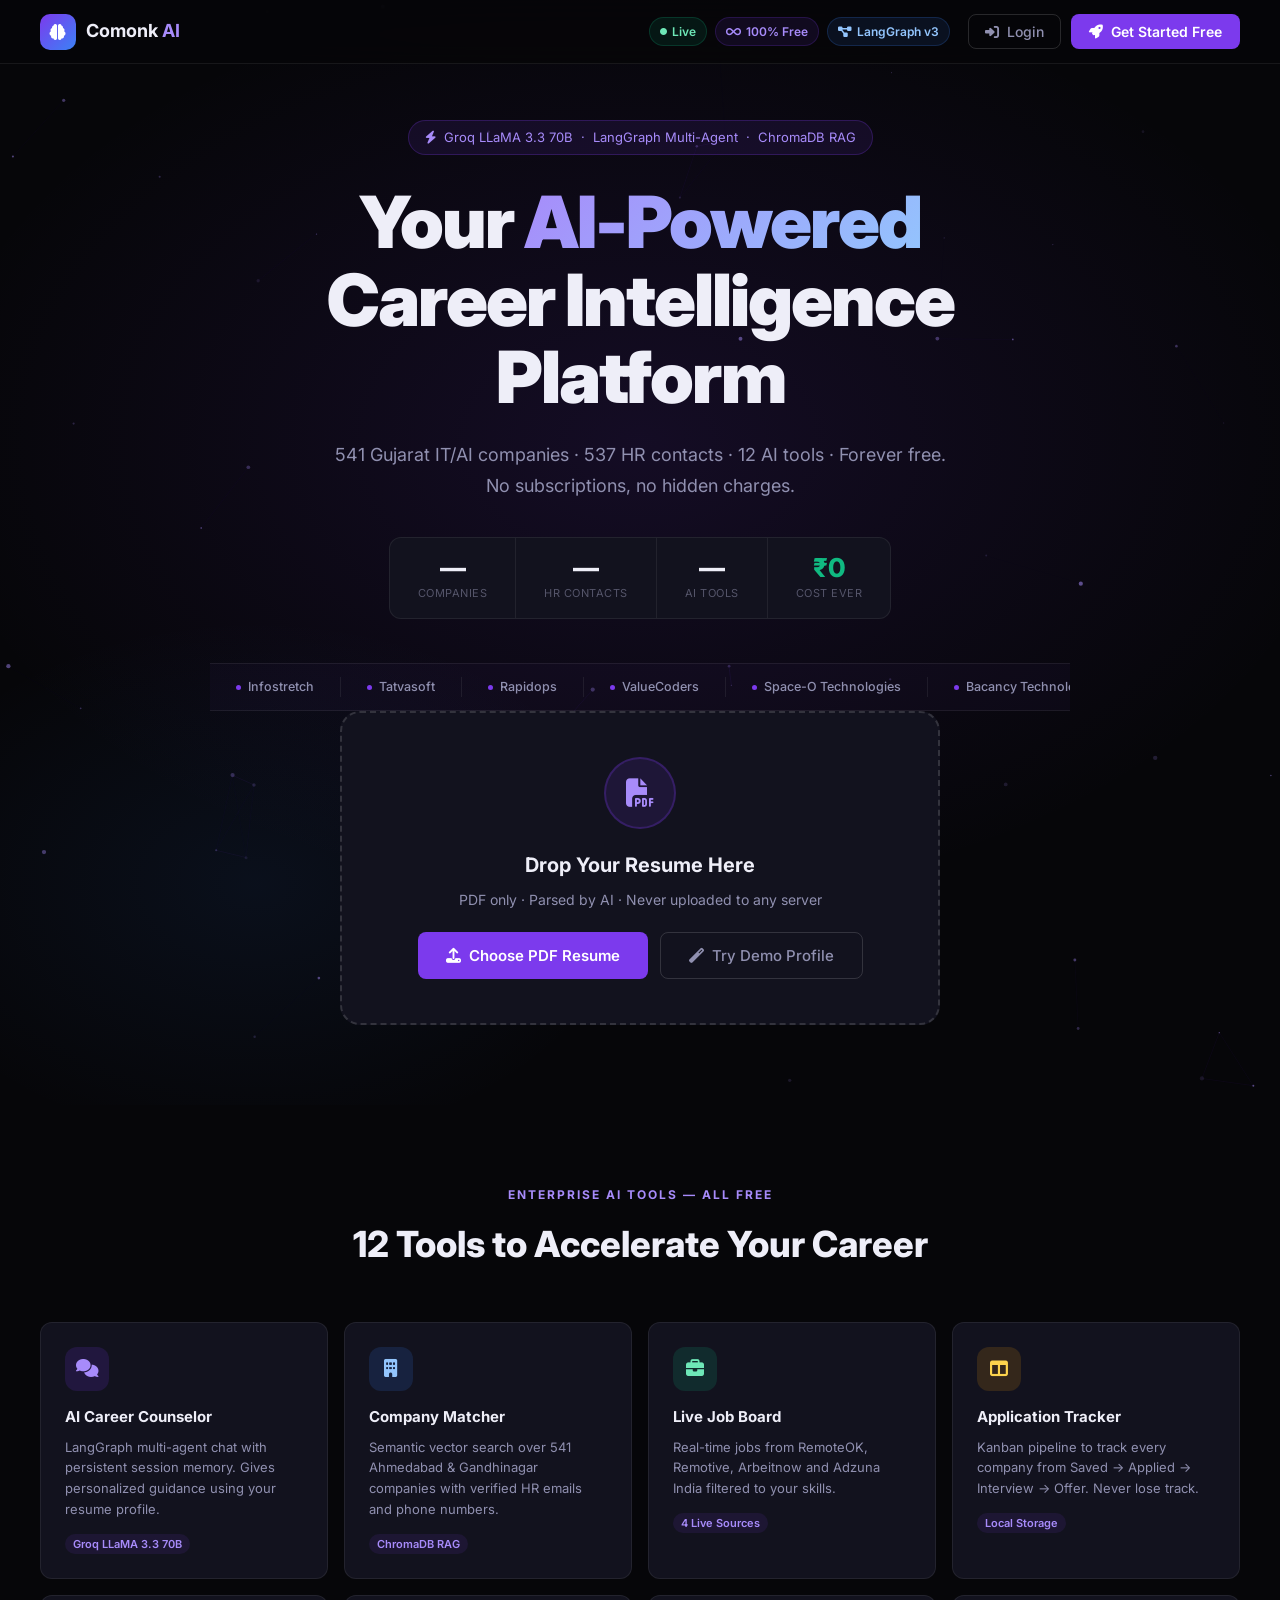
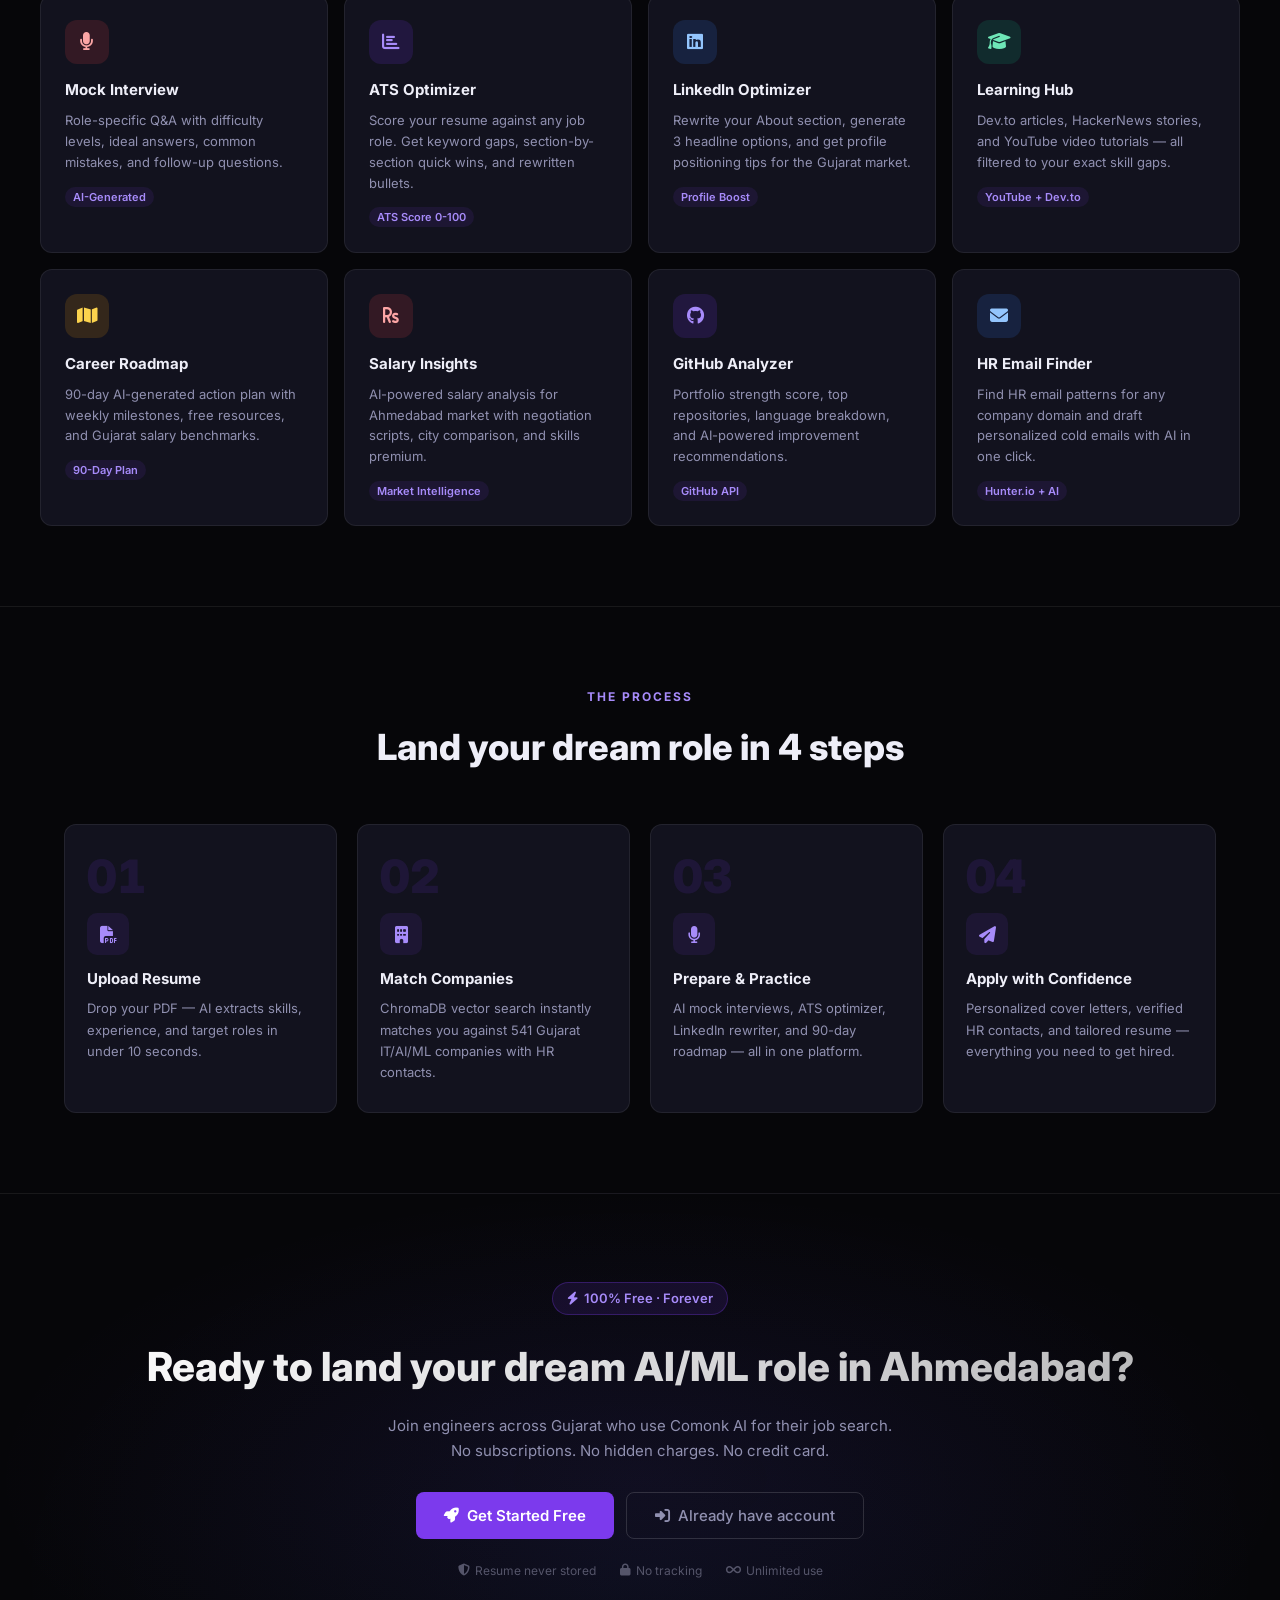
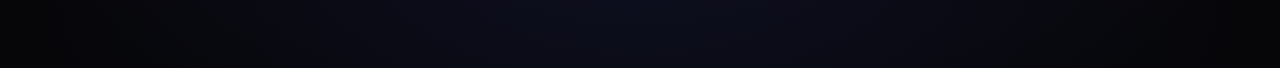
==== commit f8c97ac1: "Implement Phase 2 features: Job-Hunt Autopilot Agent (approval queue) and Referral / warm-intro find" ====
--- a/frontend/index.html
+++ b/frontend/index.html
@@ -283,6 +283,7 @@
       <button class="sb-item" data-panel="targets"><i class="fas fa-building"></i><span>Job Targets</span><span class="sb-badge" id="sb-targets-count">0</span></button>
       <button class="sb-item" data-panel="livejobs"><i class="fas fa-briefcase"></i><span>Live Jobs</span></button>
       <button class="sb-item" data-panel="tracker"><i class="fas fa-columns"></i><span>App Tracker</span><span class="sb-badge" id="sb-tracker-count">0</span></button>
+      <button class="sb-item" data-panel="autopilot"><i class="fas fa-robot"></i><span>Autopilot Agent</span><span class="sb-badge new">FLAGSHIP</span></button>
 
       <div class="sb-nav-label" style="margin-top:20px">AI TOOLS</div>
       <button class="sb-item" data-panel="mockvoice"><i class="fas fa-microphone-lines"></i><span>AI Mock Interview</span><span class="sb-badge new">NEW</span></button>
@@ -510,6 +511,84 @@
         <div class="k-col" data-status="interview"><div class="k-col-hdr"><span class="k-dot gold"></span>Interview<span class="k-cnt" id="kc-interview">0</span></div><div class="k-cards" id="col-interview"><div class="k-empty">Interviews here</div></div></div>
         <div class="k-col" data-status="offer"><div class="k-col-hdr"><span class="k-dot green"></span>Offer<span class="k-cnt" id="kc-offer">0</span></div><div class="k-cards" id="col-offer"><div class="k-empty">Offers here</div></div></div>
         <div class="k-col" data-status="rejected"><div class="k-col-hdr"><span class="k-dot red"></span>Rejected<span class="k-cnt" id="kc-rejected">0</span></div><div class="k-cards" id="col-rejected"><div class="k-empty">Rejections here</div></div></div>
+      </div>
+    </div>
+
+    <!-- Autopilot Panel -->
+    <div id="panel-autopilot" class="panel">
+      <div class="panel-hdr">
+        <div>
+          <h2><i class="fas fa-robot"></i> Job-Hunt Autopilot</h2>
+          <div class="panel-hdr-sub">Chains resume analysis, target matching, and personalized outreach automatically.</div>
+        </div>
+      </div>
+
+      <div class="ov-grid" style="grid-template-columns: 1fr 2fr; gap: 20px">
+        <!-- Configuration Card -->
+        <div class="card" style="align-self: start">
+          <h4 style="font-size:14px;font-weight:700;margin-bottom:14px;color:var(--c-purple-l)"><i class="fas fa-sliders"></i> Configure Run</h4>
+          <div style="display:flex;flex-direction:column;gap:14px">
+            <div class="fg">
+              <label>Target Role</label>
+              <input class="inp" id="ap-role" placeholder="e.g. AI/ML Engineer">
+            </div>
+            <div class="fg">
+              <label>Outreach Tone</label>
+              <select class="inp" id="ap-tone">
+                <option value="professional">Professional</option>
+                <option value="enthusiastic">Enthusiastic & Tech-heavy</option>
+                <option value="creative">Creative & Direct</option>
+              </select>
+            </div>
+            <div class="fg">
+              <label>Companies count</label>
+              <div style="display:flex;align-items:center;gap:10px">
+                <input type="range" id="ap-count" min="1" max="10" value="5" style="flex:1">
+                <span id="ap-count-val" style="font-weight:bold">5</span>
+              </div>
+            </div>
+            <button class="btn-primary" id="ap-run-btn" style="width:100%;margin-top:10px;justify-content:center">
+              <i class="fas fa-play"></i> Start Autopilot Run
+            </button>
+          </div>
+        </div>
+
+        <!-- Active Queue / Status Card -->
+        <div class="card">
+          <div style="display:flex;justify-content:space-between;align-items:center;margin-bottom:14px">
+            <h4 style="font-size:14px;font-weight:700;color:var(--c-blue-l)"><i class="fas fa-clipboard-list"></i> Outbox Approval Queue</h4>
+            <span class="badge purple" id="ap-status-badge">Idle</span>
+          </div>
+
+          <div id="ap-queue-container" style="display:flex;flex-direction:column;gap:16px">
+            <div class="empty-state">
+              <i class="fas fa-robot" style="font-size:48px;color:var(--text-3)"></i>
+              <p>Configure and launch autopilot to search Ahmedabad companies and draft tailored outreach emails.</p>
+            </div>
+          </div>
+        </div>
+      </div>
+
+      <!-- History log -->
+      <div class="card" style="margin-top:20px">
+        <h4 style="margin-bottom:12px;font-weight:700"><i class="fas fa-history"></i> Autopilot Run History</h4>
+        <div class="overflow-x-auto">
+          <table class="w-full text-left text-sm" style="border-collapse:collapse;width:100%">
+            <thead>
+              <tr style="border-bottom:1px solid var(--border);color:var(--text-3)">
+                <th style="padding:10px 0;width:20%">Date</th>
+                <th style="width:30%">Target Role</th>
+                <th style="width:20%">Status</th>
+                <th style="width:30%">Outcome Summary</th>
+              </tr>
+            </thead>
+            <tbody id="ap-history-tbody">
+              <tr>
+                <td colspan="4" style="text-align:center;padding:20px;color:var(--text-3)">No runs registered yet</td>
+              </tr>
+            </tbody>
+          </table>
+        </div>
       </div>
     </div>
 
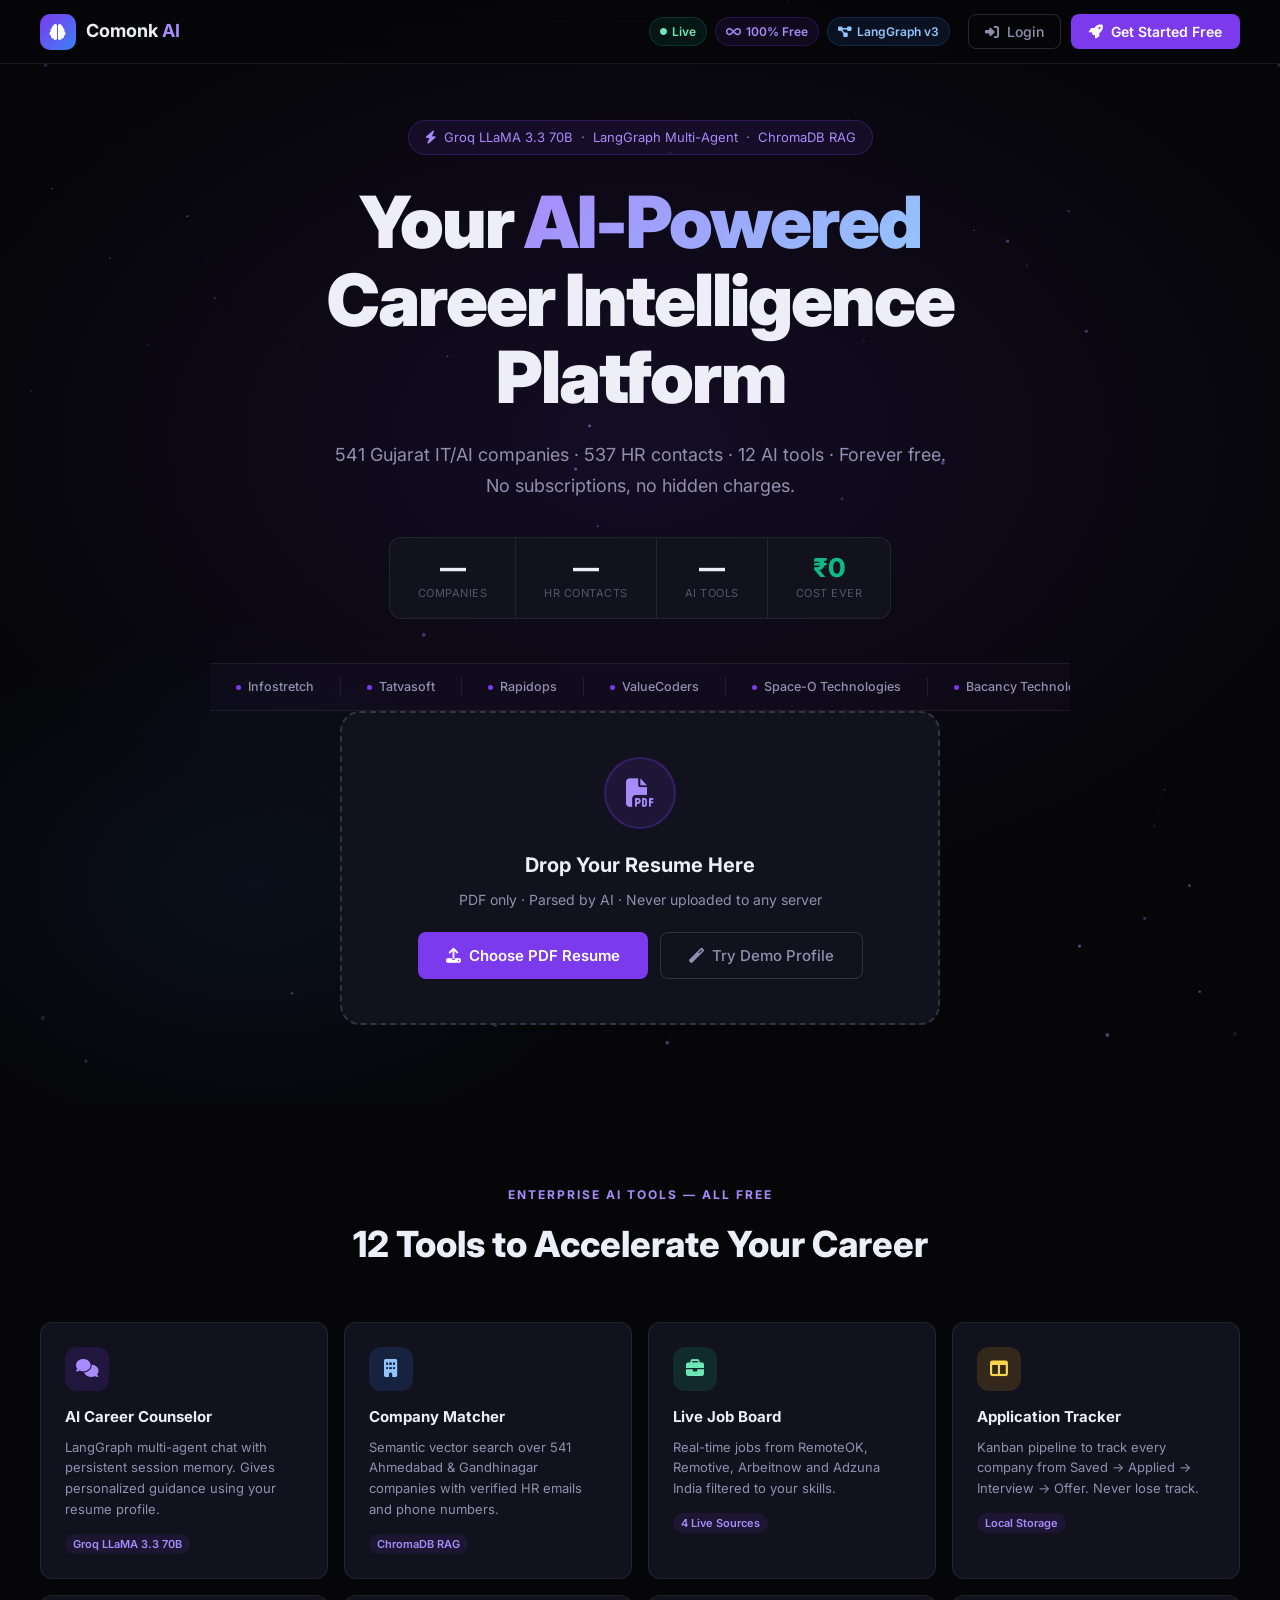
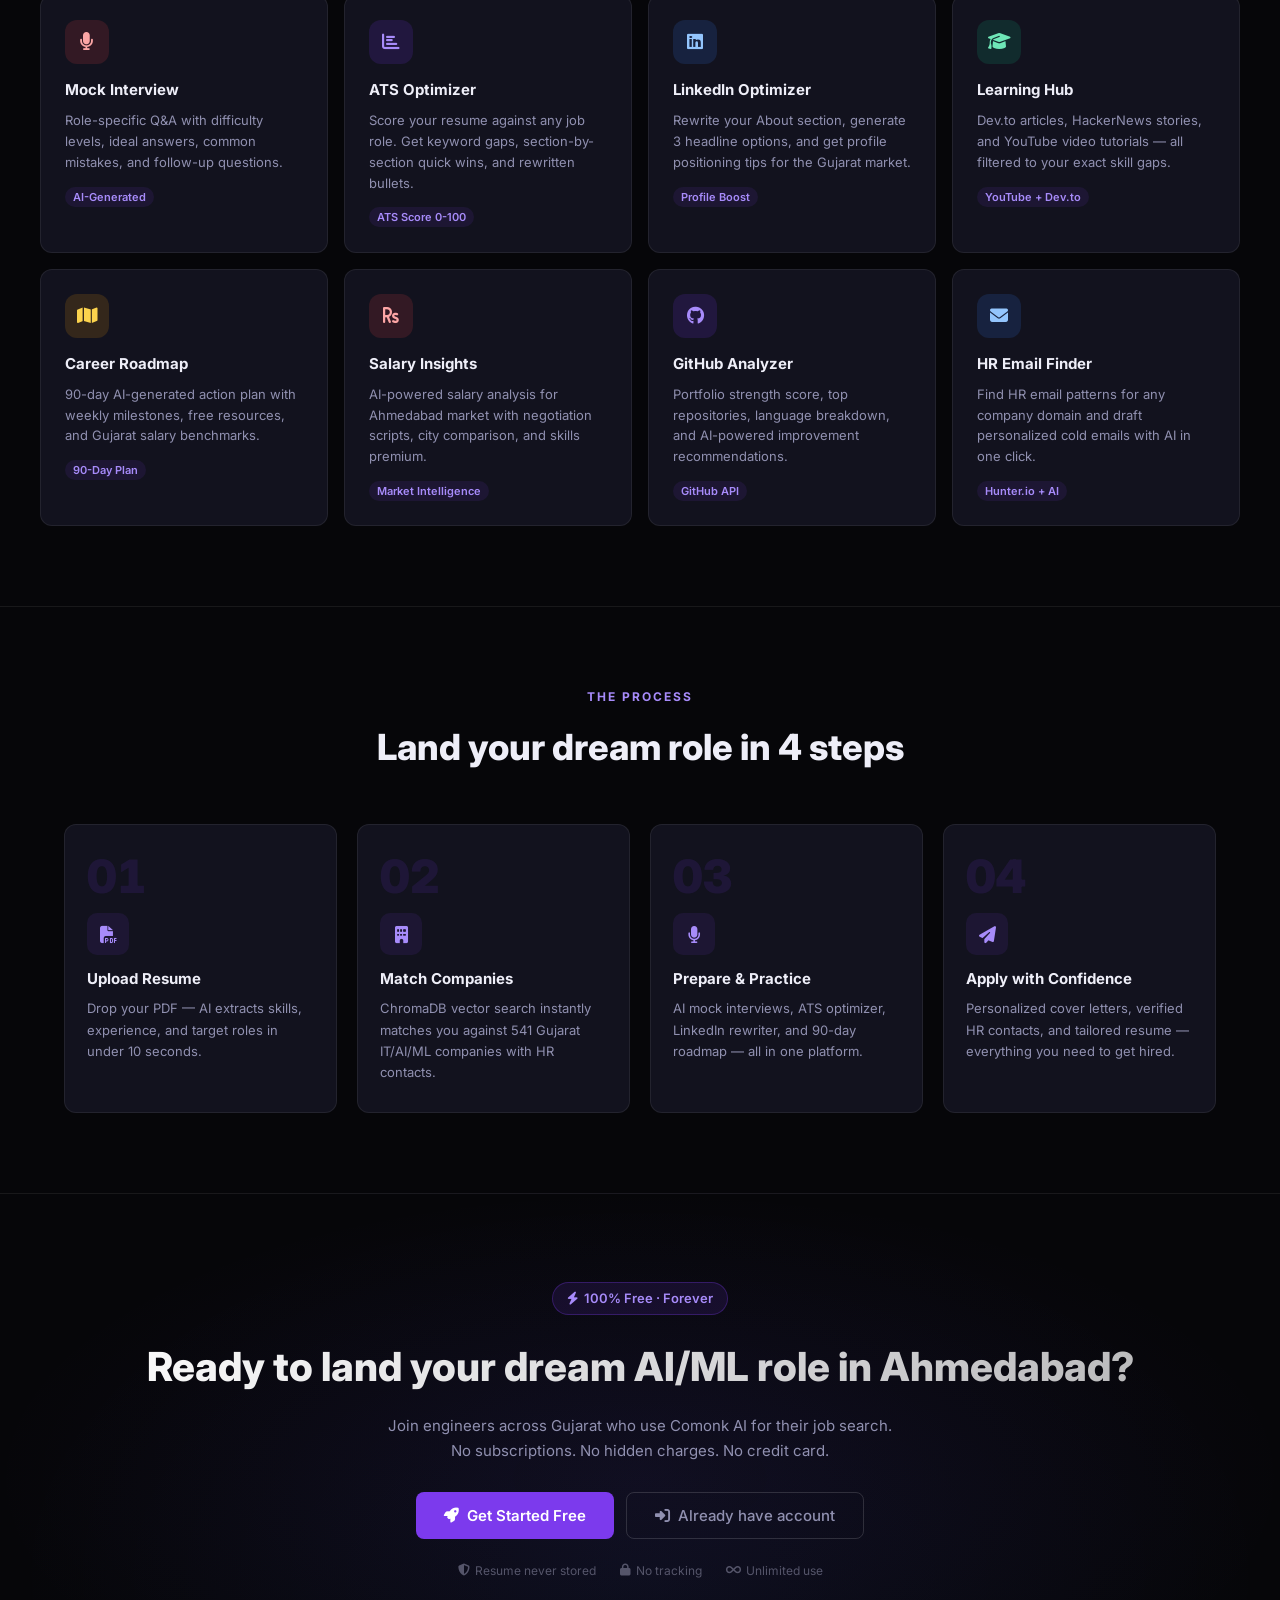
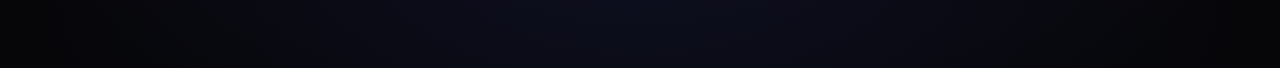
==== commit 8a04427f: "Implement Phase 3 features: Smart Followups, Company Voice Mock Interview, Resume-JD Gap Analysis, A" ====
--- a/frontend/index.html
+++ b/frontend/index.html
@@ -250,6 +250,11 @@
     </div>
     <div class="tb-right">
       <div class="llm-pill" id="llm-pill"><i class="fas fa-bolt"></i><span id="llm-pill-text">Groq</span></div>
+      <select id="lang-select" class="sel-sm" style="background:var(--bg-2);border-color:var(--border);padding:5px 8px;font-size:12px;height:34px;margin-right:4px">
+        <option value="en">English</option>
+        <option value="hi">हिंदी</option>
+        <option value="gu">ગુજરાતી</option>
+      </select>
       <button class="icon-btn" id="theme-toggle" title="Toggle light/dark mode"><i class="fas fa-moon" id="theme-icon"></i></button>
       <div class="weather-pill" id="weather-pill" style="display:none"><span id="wp-emoji">☀️</span><span id="wp-temp">—°C</span></div>
       <button class="icon-btn rel" id="notif-btn" title="Notifications"><i class="fas fa-bell"></i><span class="notif-dot" id="notif-dot" style="display:none"></span></button>
@@ -597,10 +602,19 @@
       <div class="panel-hdr"><div><h2><i class="fas fa-microphone"></i> Mock Interview</h2></div></div>
       <div class="card iv-setup" id="iv-setup">
         <h3>Configure Your Interview Session</h3>
-        <div class="form-row-3">
+        <div class="form-row-2" style="margin-bottom:14px">
           <div class="fg"><label>Target Role</label><input type="text" id="iv-role" class="inp" value="AI/ML Engineer"></div>
+          <div class="fg">
+            <label>Target Company (Grounding)</label>
+            <select id="iv-company" class="inp">
+              <option value="-1">General Technical Interview</option>
+              <!-- JavaScript will populate companies list here -->
+            </select>
+          </div>
+        </div>
+        <div class="form-row-2" style="margin-bottom:14px">
           <div class="fg"><label>Experience Level</label><select id="iv-level" class="inp"><option value="fresher">Fresher</option><option value="junior">Junior (0–2 yr)</option><option value="mid">Mid (2–5 yr)</option><option value="senior">Senior (5+ yr)</option></select></div>
-          <div class="fg"><label>Questions</label><select id="iv-count" class="inp"><option value="3">3</option><option value="5" selected>5</option><option value="8">8</option><option value="10">10</option></select></div>
+          <div class="fg"><label>Difficulty</label><select id="iv-difficulty" class="inp"><option value="easy">Easy</option><option value="medium" selected>Medium</option><option value="hard">Hard</option></select></div>
         </div>
         <button class="btn-primary" id="start-iv-btn"><i class="fas fa-play"></i> Start Interview</button>
       </div>
@@ -616,10 +630,36 @@
           <div class="star-q" onclick="this.classList.toggle('open')"><div class="star-q-title"><i class="fas fa-chevron-right star-arrow"></i> Why do you want to work at this company?</div><div class="star-body"><div class="star-section"><b>Research angle:</b> "I've followed [company] since [project/product]…"</div><div class="star-section"><b>Skill match:</b> "My background in [X] aligns with your [team/product]…"</div><div class="star-section"><b>Growth angle:</b> "I want to grow in [area] and your [role/team] offers…"</div><div class="star-section"><b>Closing:</b> "I believe I can contribute [specific value] from day one."</div></div></div>
         </div>
       </div>
-      <div id="iv-session" style="display:none">
+      <div id="iv-session" style="display:none" class="card">
         <div class="iv-prog-track"><div id="iv-prog-fill"></div></div>
-        <div class="iv-meta"><span id="iv-q-label">Q 1 / 5</span><div class="iv-timer-box"><i class="fas fa-clock"></i><span id="iv-time">0:00</span></div><button class="btn-xs ghost" id="iv-end-btn"><i class="fas fa-stop"></i> End</button></div>
-        <div id="iv-q-list"></div>
+        <div class="iv-meta" style="display:flex;justify-content:space-between;align-items:center;margin-bottom:14px">
+          <span id="iv-q-label" style="font-weight:bold;color:var(--c-purple-l)">Question 1 / 3</span>
+          <div style="display:flex;gap:10px;align-items:center">
+            <div class="iv-timer-box"><i class="fas fa-clock"></i> <span id="iv-time">0:00</span></div>
+            <button class="btn-xs ghost" id="iv-end-btn" style="color:var(--c-red);border-color:rgba(239,68,68,0.3)"><i class="fas fa-stop"></i> End Interview</button>
+          </div>
+        </div>
+
+        <div class="iv-q-card" style="margin-bottom:20px">
+          <div class="iv-q-text" id="iv-q-text" style="font-size:18px;font-weight:600;line-height:1.5;color:var(--text)">Loading question...</div>
+          <button class="btn-xs ghost" id="iv-speak-btn" style="margin-top:10px"><i class="fas fa-volume-up"></i> Listen to Question</button>
+        </div>
+
+        <div class="fg" style="margin-bottom:14px">
+          <label>Your Oral Answer (Speak / Speak Transcript)</label>
+          <textarea class="inp ta-md" id="iv-answer-transcript" placeholder="Click 'Record Answer' below to speak your response..."></textarea>
+        </div>
+
+        <div style="display:flex;gap:10px;align-items:center">
+          <button class="btn-primary" id="iv-record-btn" style="background:var(--c-purple)"><i class="fas fa-microphone"></i> Start Recording Answer</button>
+          <button class="btn-ghost" id="iv-submit-answer-btn"><i class="fas fa-paper-plane"></i> Submit Answer</button>
+        </div>
+
+        <!-- Single feedback section -->
+        <div id="iv-feedback-section" style="display:none;margin-top:16px;padding:12px;background:rgba(16,185,129,0.06);border:1px solid rgba(16,185,129,0.15);border-radius:8px">
+          <h5 style="color:var(--c-green-l);margin-bottom:4px;font-weight:bold">Score Feedback:</h5>
+          <p id="iv-feedback-text" style="font-size:13px;color:var(--text-2)"></p>
+        </div>
       </div>
     </div>
 
@@ -685,6 +725,7 @@
           <button class="ltab" data-lt="roadmaps"><i class="fas fa-map-signs"></i> Roadmaps</button>
           <button class="ltab" data-lt="github-trending"><i class="fab fa-github"></i> Trending</button>
           <button class="ltab" data-lt="producthunt"><i class="fas fa-rocket"></i> Product Hunt</button>
+          <button class="ltab" data-lt="studyplan"><i class="fas fa-tasks"></i> Study Planner</button>
         </div>
       </div>
       <div id="learn-content" class="learn-grid">
@@ -1015,6 +1056,7 @@
         <div class="rs-tabs">
           <button class="rs-tab active" data-rs="rewrite">Resume Rewriter</button>
           <button class="rs-tab" data-rs="cover">Cover Letter</button>
+          <button class="rs-tab" data-rs="jdgap">Resume ↔ JD Gap Analyzer</button>
         </div>
       </div>
       <!-- Rewriter -->
@@ -1040,6 +1082,23 @@
             <button class="btn-primary" style="width:100%;margin-top:6px" id="cl-gen-btn"><i class="fas fa-feather"></i> Generate Cover Letter</button>
           </div>
           <div class="card" id="cl-out"><div class="empty-state"><i class="fas fa-arrow-left"></i><p>Your personalized cover letter will appear here</p></div></div>
+        </div>
+      </div>
+
+      <!-- JD Gap Analyzer -->
+      <div id="rs-pane-jdgap" class="rs-pane" style="display:none">
+        <div class="rs-grid" style="grid-template-columns: 1fr 1fr; gap: 20px">
+          <div class="card">
+            <div class="card-hdr"><h4><i class="fas fa-paste"></i> Job Description (JD) text</h4></div>
+            <textarea id="rs-jd-text" class="inp" rows="12" placeholder="Paste the target job description here to analyze gaps and auto-tailor..." style="resize:vertical;font-family:inherit"></textarea>
+            <button class="btn-primary" style="width:100%;margin-top:12px" id="rs-jd-analyze-btn"><i class="fas fa-chart-line"></i> Analyze Gaps & Tailor Resume</button>
+          </div>
+          <div class="card" id="rs-jd-out">
+            <div class="empty-state">
+              <i class="fas fa-chart-bar" style="font-size:40px;color:var(--text-3)"></i>
+              <p>Analysis of skill gaps, match percentages, and tailored bullet lists will be generated inline.</p>
+            </div>
+          </div>
         </div>
       </div>
     </div>
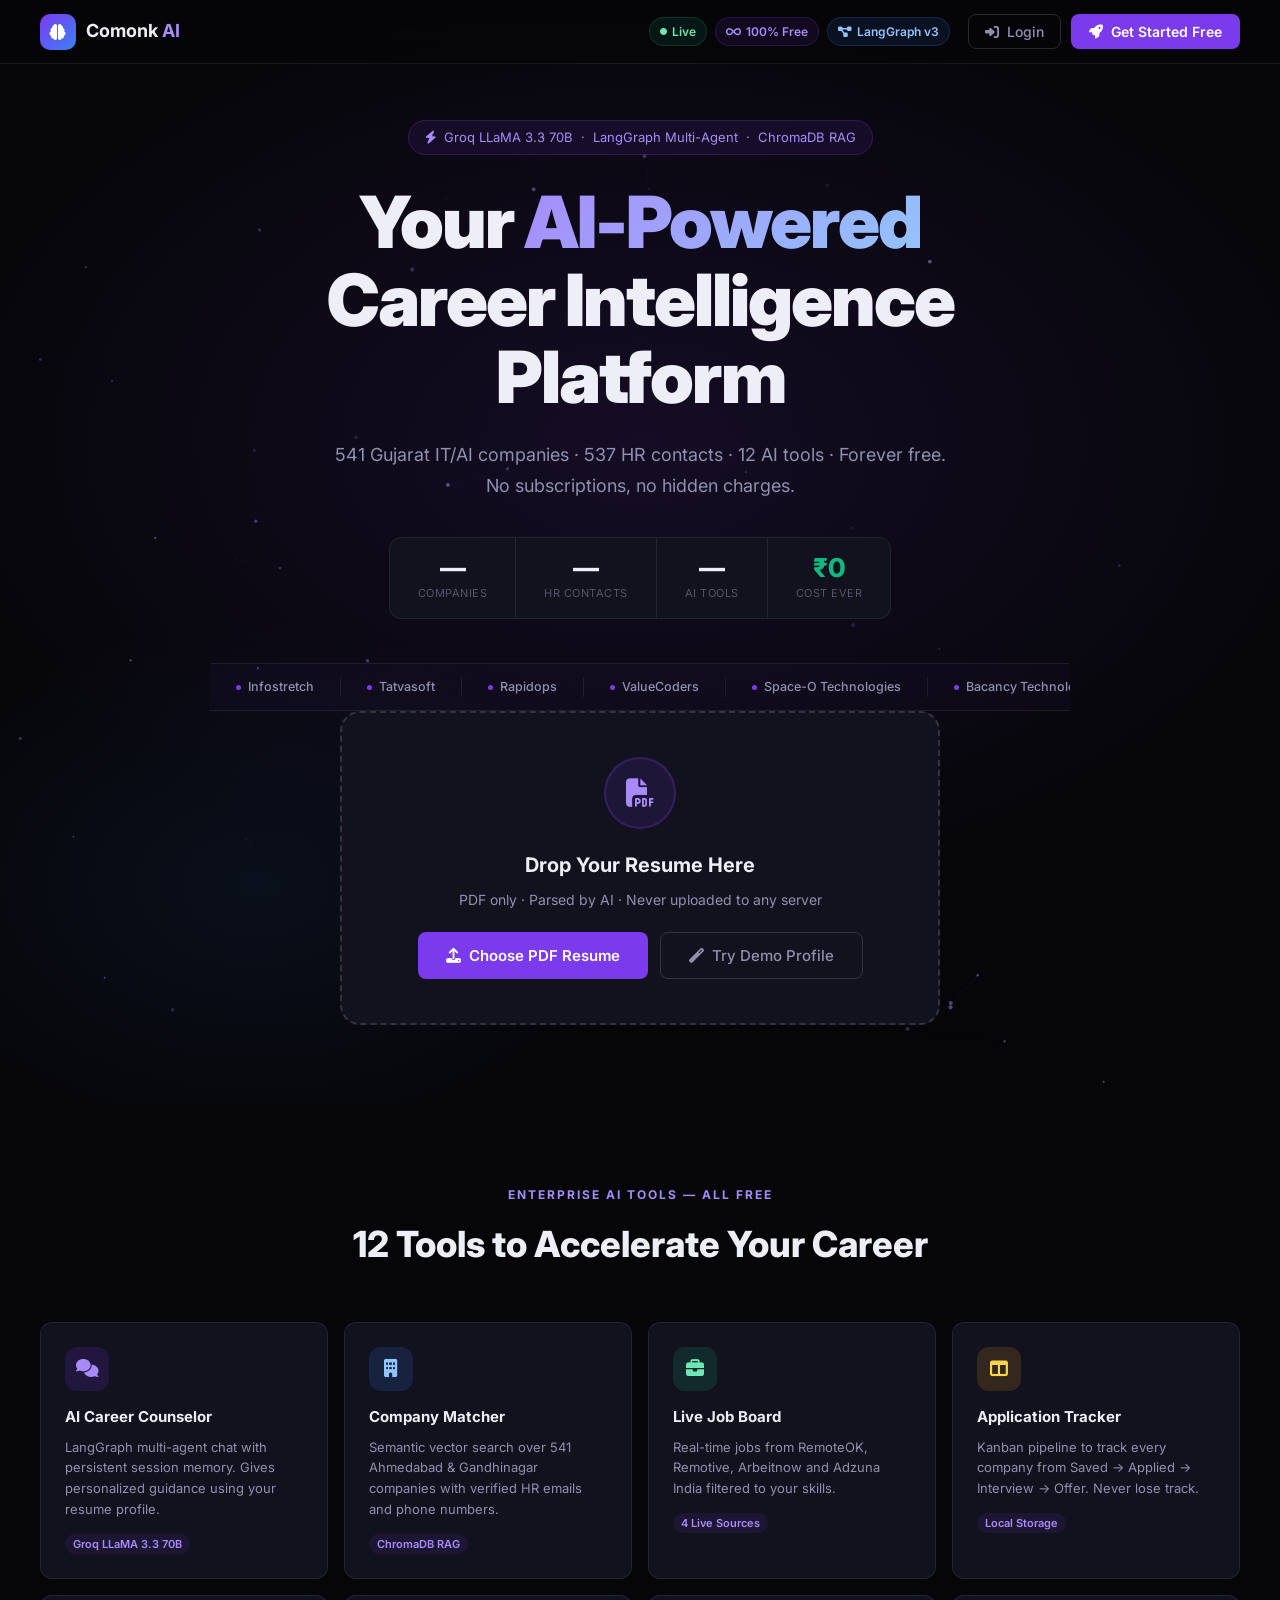
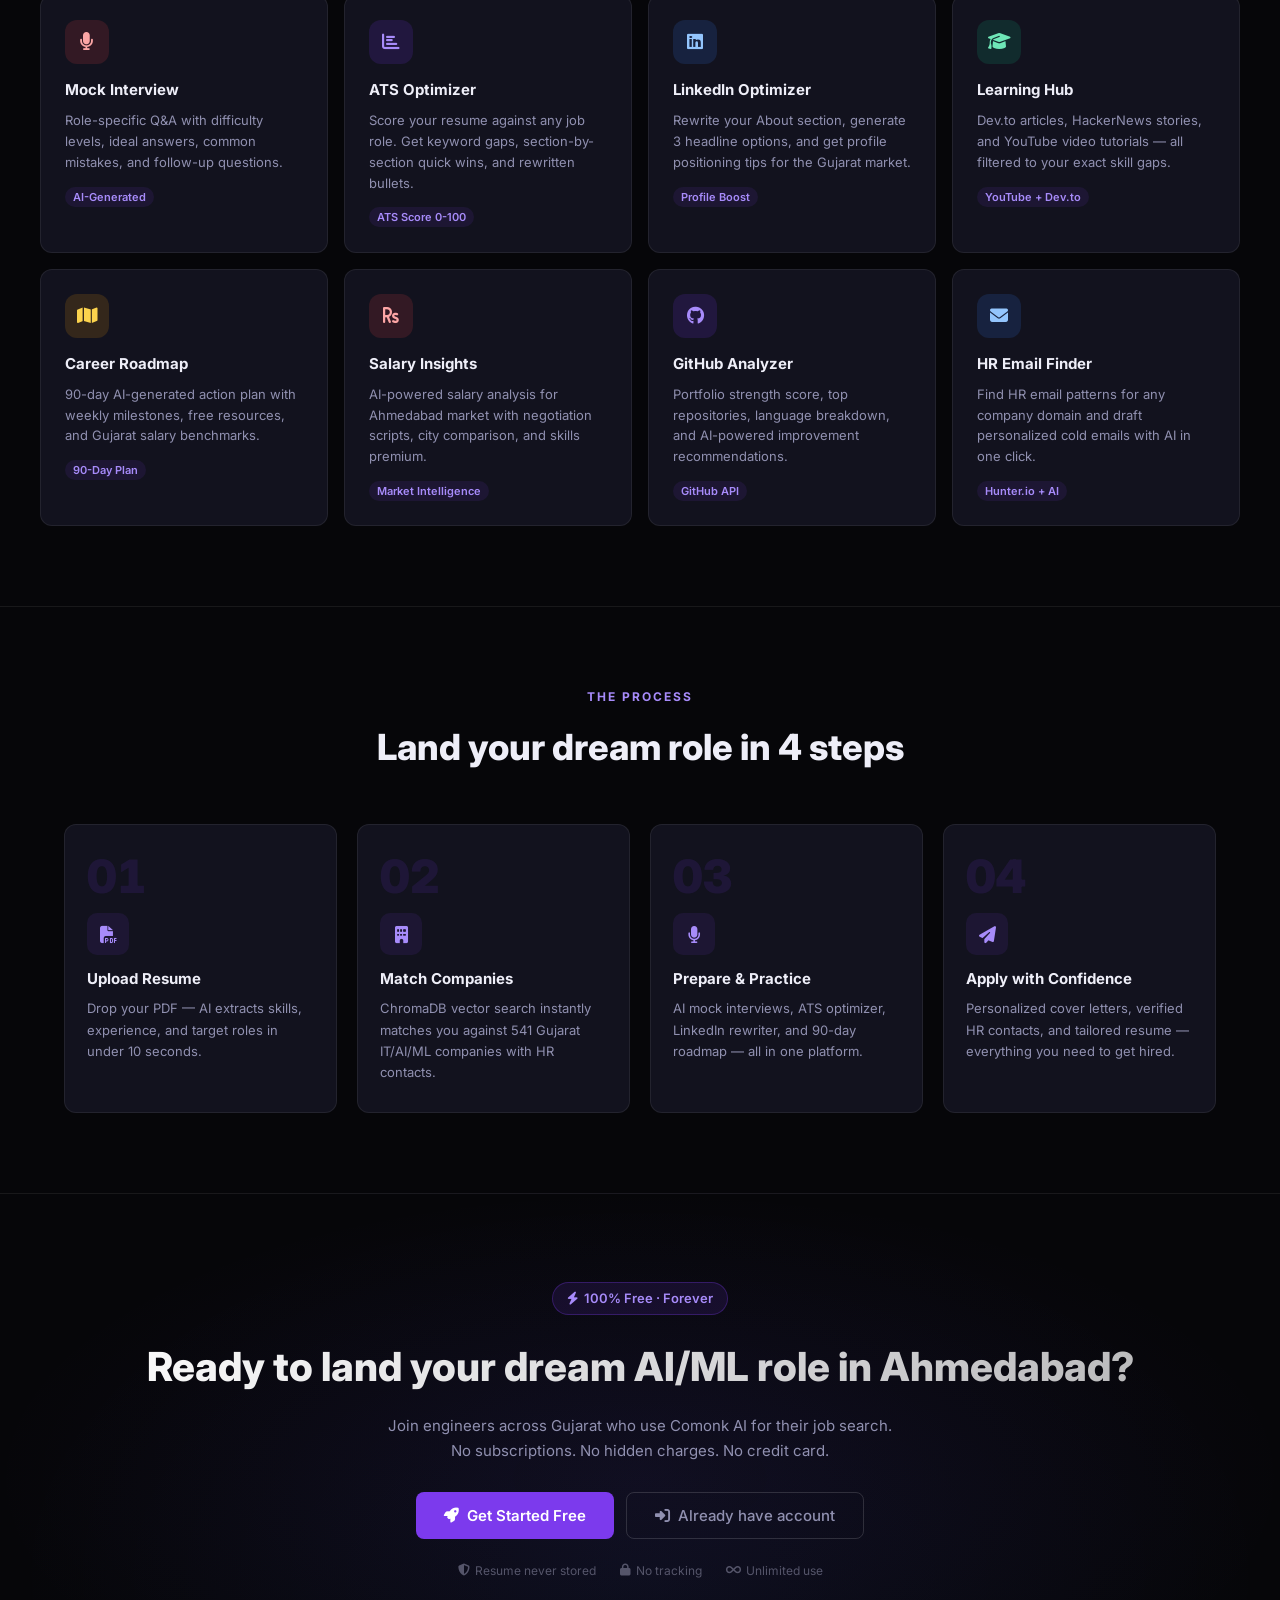
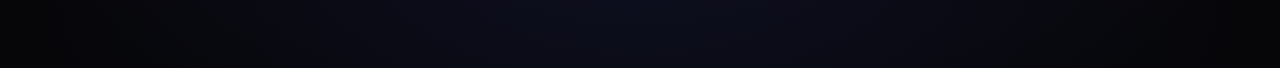
==== commit abd0649f: "Add 5 enterprise features: Company Intel, Outreach Analytics, Cold Email Scorer, Offer Comparator, D" ====
--- a/frontend/index.html
+++ b/frontend/index.html
@@ -284,11 +284,13 @@
     <nav class="sb-nav">
       <div class="sb-nav-label">WORKSPACE</div>
       <button class="sb-item active" data-panel="overview"><i class="fas fa-th-large"></i><span>Overview</span></button>
+      <button class="sb-item" data-panel="briefing"><i class="fas fa-sun"></i><span>Daily Briefing</span><span class="sb-badge new">NEW</span></button>
       <button class="sb-item" data-panel="chat"><i class="fas fa-comments"></i><span>AI Counselor</span></button>
       <button class="sb-item" data-panel="targets"><i class="fas fa-building"></i><span>Job Targets</span><span class="sb-badge" id="sb-targets-count">0</span></button>
       <button class="sb-item" data-panel="livejobs"><i class="fas fa-briefcase"></i><span>Live Jobs</span></button>
       <button class="sb-item" data-panel="tracker"><i class="fas fa-columns"></i><span>App Tracker</span><span class="sb-badge" id="sb-tracker-count">0</span></button>
       <button class="sb-item" data-panel="autopilot"><i class="fas fa-robot"></i><span>Autopilot Agent</span><span class="sb-badge new">FLAGSHIP</span></button>
+      <button class="sb-item" data-panel="outreach"><i class="fas fa-chart-funnel"></i><span>Outreach Analytics</span><span class="sb-badge new">NEW</span></button>
 
       <div class="sb-nav-label" style="margin-top:20px">AI TOOLS</div>
       <button class="sb-item" data-panel="mockvoice"><i class="fas fa-microphone-lines"></i><span>AI Mock Interview</span><span class="sb-badge new">NEW</span></button>
@@ -303,6 +305,8 @@
       <button class="sb-item" data-panel="resources"><i class="fas fa-cubes"></i><span>Resources Hub</span></button>
       <button class="sb-item" data-panel="salary"><i class="fas fa-rupee-sign"></i><span>Salary Insights</span></button>
       <button class="sb-item" data-panel="github"><i class="fab fa-github"></i><span>GitHub Analyzer</span></button>
+      <button class="sb-item" data-panel="emailscorer"><i class="fas fa-envelope-circle-check"></i><span>Email Scorer</span><span class="sb-badge new">NEW</span></button>
+      <button class="sb-item" data-panel="offers"><i class="fas fa-scale-balanced"></i><span>Offer Comparator</span><span class="sb-badge new">NEW</span></button>
 
       <div class="sb-nav-label" style="margin-top:20px">ACCOUNT</div>
       <button class="sb-item" data-panel="test" id="sb-test-btn"><i class="fas fa-graduation-cap"></i><span>Take Aptitude Test</span><span class="badge purple" id="sb-verified-badge" style="display:none;margin-left:auto;font-size:9px">✓</span></button>
@@ -1533,6 +1537,83 @@
       </div>
     </div>
 
+  <!-- ── Panel: Daily Briefing ─────────────────────────────────────────── -->
+  <div id="panel-briefing" class="panel">
+    <div class="panel-header">
+      <div>
+        <h2 class="panel-title"><i class="fas fa-sun" style="color:var(--c-gold)"></i> Good Morning!</h2>
+        <p class="panel-sub" id="briefing-date">Loading your daily briefing...</p>
+      </div>
+      <button class="btn-primary sm" onclick="loadDailyBriefing()"><i class="fas fa-sync"></i> Refresh</button>
+    </div>
+    <div id="briefing-body" style="display:grid;gap:18px;grid-template-columns:1fr 1fr">
+      <div class="card" style="grid-column:1/-1"><div class="sk-line" style="width:60%"></div><div class="sk-line"></div></div>
+    </div>
+  </div>
+
+  <!-- ── Panel: Outreach Analytics ────────────────────────────────────── -->
+  <div id="panel-outreach" class="panel">
+    <div class="panel-header">
+      <div>
+        <h2 class="panel-title"><i class="fas fa-chart-funnel" style="color:var(--c-purple)"></i> Outreach Analytics</h2>
+        <p class="panel-sub">Your complete job hunt performance dashboard</p>
+      </div>
+      <button class="btn-primary sm" onclick="loadOutreachAnalytics()"><i class="fas fa-sync"></i> Refresh</button>
+    </div>
+    <div id="outreach-body" style="display:grid;gap:18px;grid-template-columns:repeat(auto-fill,minmax(260px,1fr))">
+      <div class="card"><div class="sk-line" style="width:50%"></div><div class="sk-line"></div></div>
+    </div>
+  </div>
+
+  <!-- ── Panel: Cold Email Scorer ──────────────────────────────────────── -->
+  <div id="panel-emailscorer" class="panel">
+    <div class="panel-header">
+      <div>
+        <h2 class="panel-title"><i class="fas fa-envelope-circle-check" style="color:var(--c-blue)"></i> Cold Email Scorer</h2>
+        <p class="panel-sub">Paste your cold email or LinkedIn note and get an instant AI score</p>
+      </div>
+    </div>
+    <div style="display:grid;gap:18px;grid-template-columns:1fr 1fr">
+      <div class="card" style="display:flex;flex-direction:column;gap:12px">
+        <label class="form-label">Your Email / LinkedIn Message</label>
+        <textarea id="email-scorer-text" class="form-input" rows="10" placeholder="Hi [Name], I came across your company and I'm excited about the [Role] position..."></textarea>
+        <div style="display:grid;grid-template-columns:1fr 1fr;gap:10px">
+          <div>
+            <label class="form-label" style="font-size:11px">Company Name (optional)</label>
+            <input id="email-scorer-company" class="form-input" type="text" placeholder="e.g. TCS, Infosys...">
+          </div>
+          <div>
+            <label class="form-label" style="font-size:11px">Recipient Name (optional)</label>
+            <input id="email-scorer-recipient" class="form-input" type="text" placeholder="e.g. Priya, Rahul...">
+          </div>
+        </div>
+        <button class="btn-primary" onclick="scoreEmail()" id="score-email-btn"><i class="fas fa-wand-magic-sparkles"></i> Score My Email</button>
+      </div>
+      <div id="email-score-results" class="card" style="display:flex;flex-direction:column;gap:14px">
+        <div class="empty-state" style="padding:40px">
+          <i class="fas fa-envelope-open-text" style="font-size:40px;color:var(--c-blue);opacity:0.5"></i>
+          <p class="muted" style="margin-top:12px">Paste your email and click Score to get AI feedback</p>
+        </div>
+      </div>
+    </div>
+  </div>
+
+  <!-- ── Panel: Offer Comparator ───────────────────────────────────────── -->
+  <div id="panel-offers" class="panel">
+    <div class="panel-header">
+      <div>
+        <h2 class="panel-title"><i class="fas fa-scale-balanced" style="color:var(--c-green)"></i> Offer Comparator</h2>
+        <p class="panel-sub">Compare up to 3 job offers side by side with in-hand salary & AI recommendation</p>
+      </div>
+      <button class="btn-primary sm" onclick="addOfferSlot()" id="add-offer-btn"><i class="fas fa-plus"></i> Add Offer</button>
+    </div>
+    <div id="offers-grid" style="display:grid;gap:18px;grid-template-columns:repeat(auto-fill,minmax(280px,1fr))"></div>
+    <div id="offers-ai-result" style="margin-top:18px;display:none"></div>
+    <div style="margin-top:14px;text-align:center">
+      <button class="btn-primary" onclick="compareOffers()" id="compare-btn" style="display:none"><i class="fas fa-scale-balanced"></i> Compare & Get AI Pick</button>
+    </div>
+  </div>
+
   </main>
 </div>
 
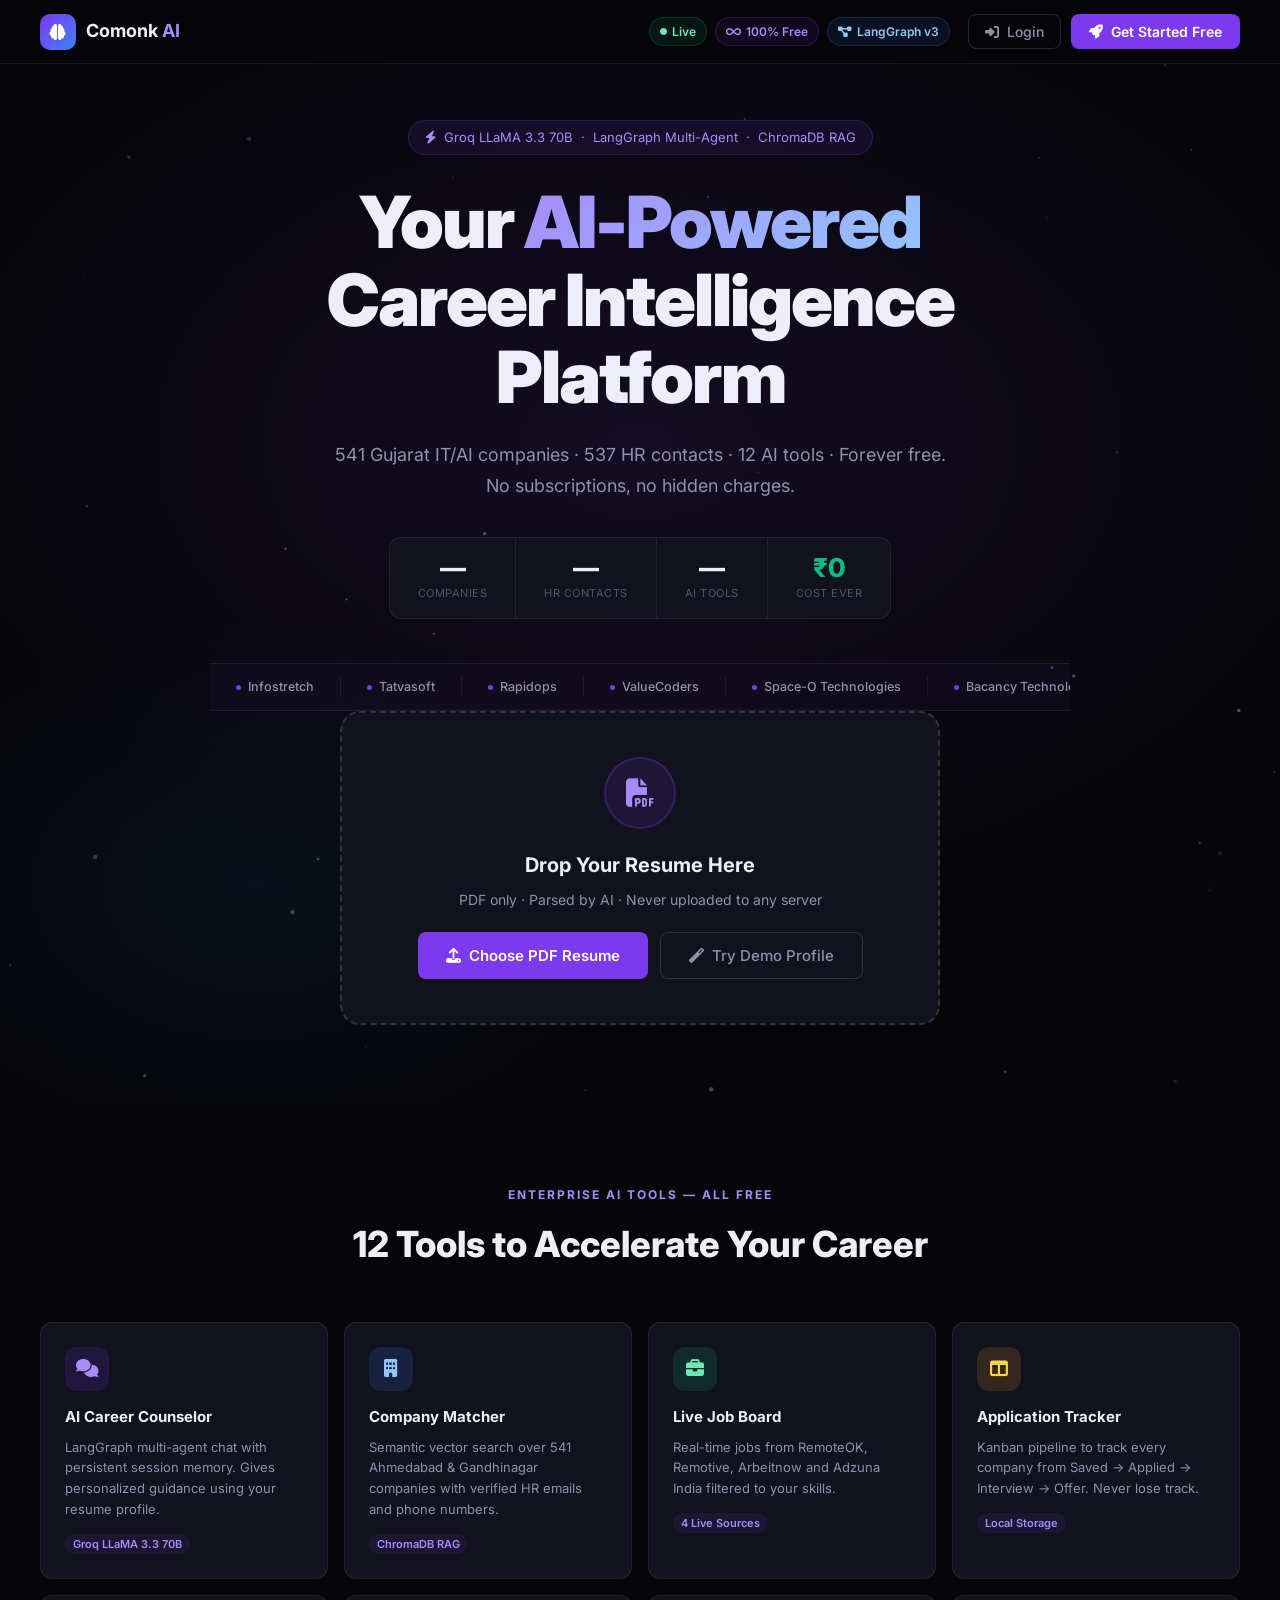
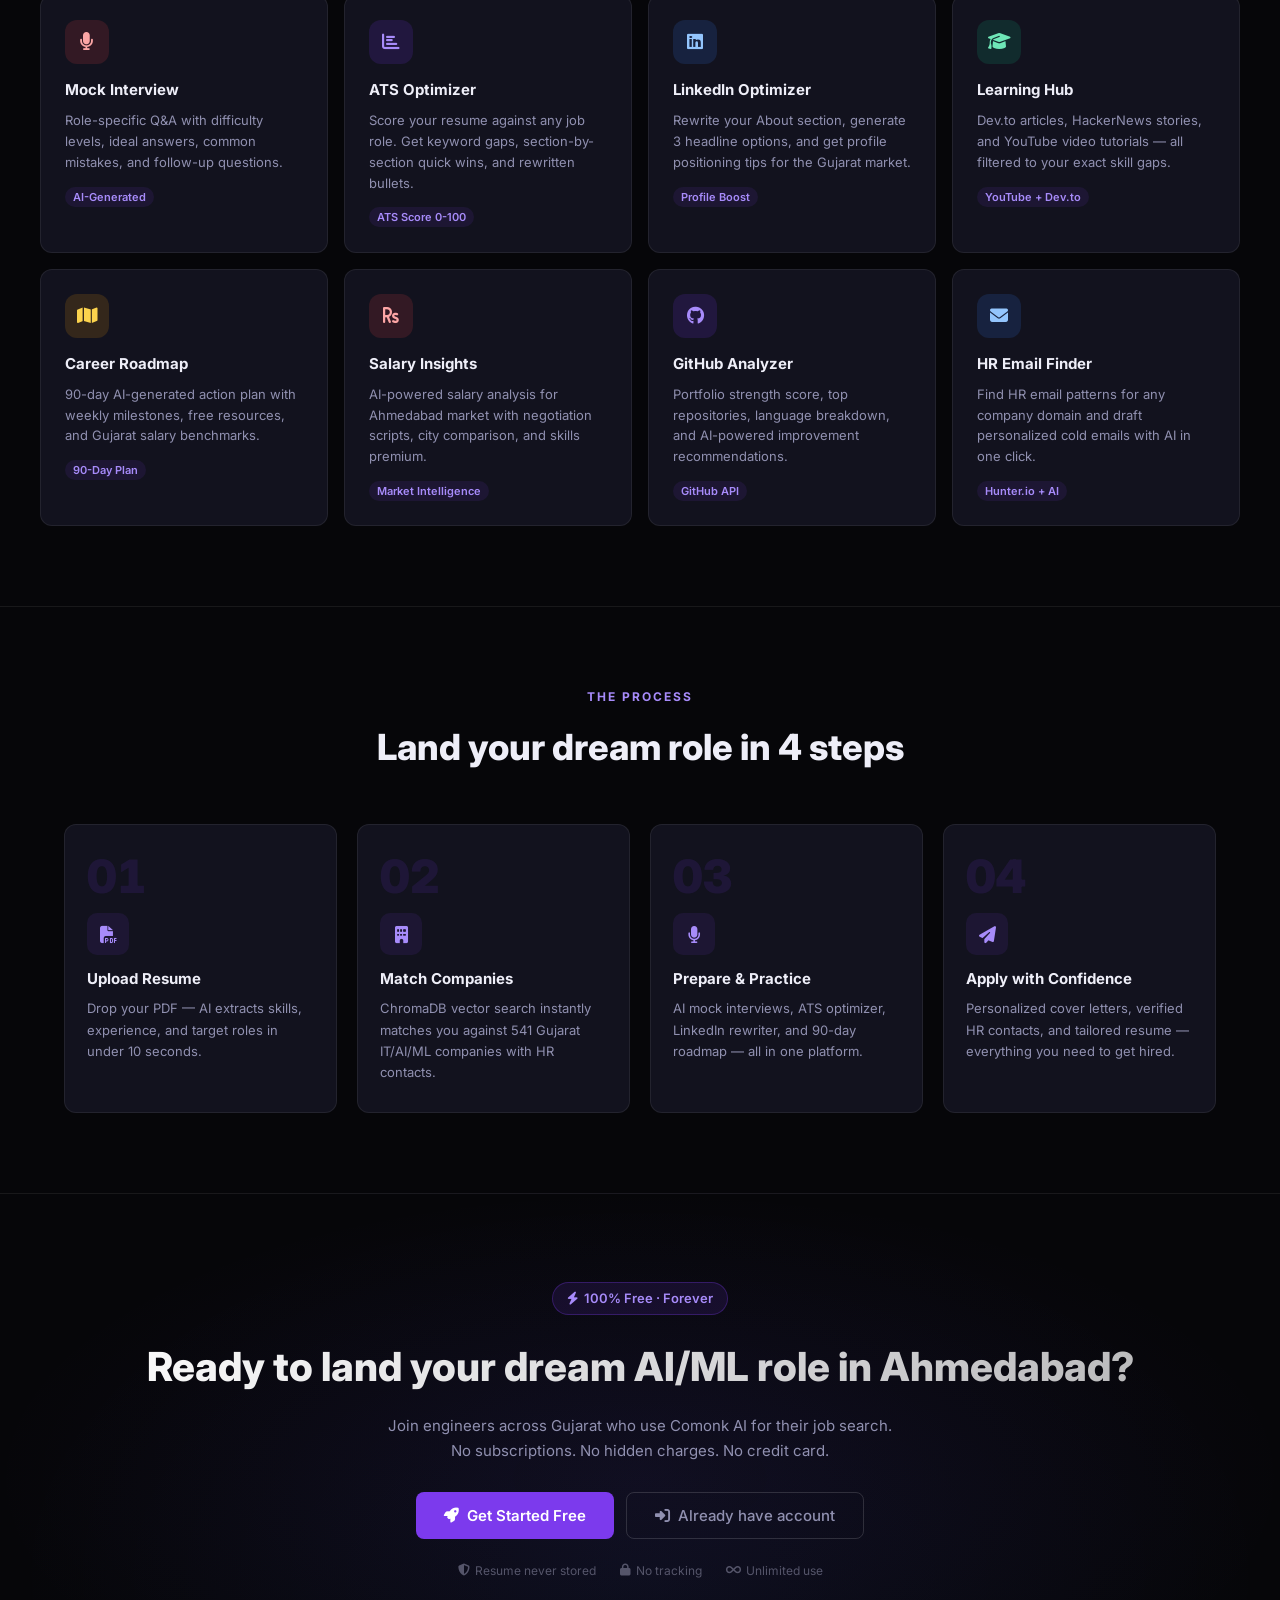
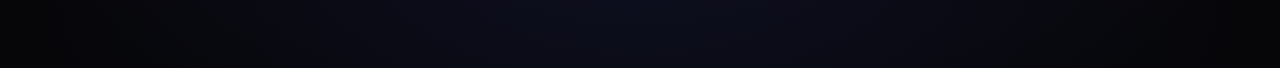
==== commit 5c6fc4d6: "Add company-data enrichment tooling and frontend updates Picks up work that had been sitting uncommi" ====
--- a/frontend/index.html
+++ b/frontend/index.html
@@ -258,6 +258,7 @@
       <button class="icon-btn" id="theme-toggle" title="Toggle light/dark mode"><i class="fas fa-moon" id="theme-icon"></i></button>
       <div class="weather-pill" id="weather-pill" style="display:none"><span id="wp-emoji">☀️</span><span id="wp-temp">—°C</span></div>
       <button class="icon-btn rel" id="notif-btn" title="Notifications"><i class="fas fa-bell"></i><span class="notif-dot" id="notif-dot" style="display:none"></span></button>
+      <button class="icon-btn" id="byok-settings-btn" title="API Settings" onclick="openByokModal()"><i class="fas fa-cog"></i></button>
       <button class="btn-sm primary" id="tb-login-btn" onclick="openAuthModal()" style="display:none"><i class="fas fa-sign-in-alt"></i> Login</button>
       <div class="tb-profile">
         <div class="tb-avatar" id="tb-avatar">?</div>
@@ -1672,6 +1673,40 @@
   </div>
 </div>
 
+<!-- BYOK Settings Modal -->
+<div id="byok-settings-modal" style="display:none;position:fixed;inset:0;background:rgba(0,0,0,0.7);z-index:9999;align-items:center;justify-content:center">
+  <div class="card" style="width:100%;max-width:480px;background:var(--bg-1);border:1px solid var(--border);border-radius:12px;padding:24px;position:relative;box-shadow:0 8px 32px rgba(0,0,0,0.5)">
+    <h3 style="margin-top:0;margin-bottom:8px;font-size:18px;color:#fff;display:flex;align-items:center;gap:8px"><i class="fas fa-cog"></i> API Key Settings</h3>
+    <p style="font-size:12px;color:var(--text-3);margin-bottom:20px;line-height:1.5">Enter your own custom API keys to run model invocations directly on your account. Leaving a key empty will fall back to using default server keys.</p>
+    
+    <div style="display:flex;flex-direction:column;gap:12px;margin-bottom:20px">
+      <div class="fg" style="margin-bottom:10px">
+        <label style="font-size:11px;font-weight:700;color:var(--text-2);text-transform:uppercase;letter-spacing:0.5px">Groq API Key</label>
+        <input type="password" id="byok-groq" class="inp" placeholder="gsk_..." style="width:100%;margin-top:4px">
+      </div>
+      <div class="fg" style="margin-bottom:10px">
+        <label style="font-size:11px;font-weight:700;color:var(--text-2);text-transform:uppercase;letter-spacing:0.5px">Gemini API Key</label>
+        <input type="password" id="byok-gemini" class="inp" placeholder="AIzaSy..." style="width:100%;margin-top:4px">
+      </div>
+      <div class="fg" style="margin-bottom:10px">
+        <label style="font-size:11px;font-weight:700;color:var(--text-2);text-transform:uppercase;letter-spacing:0.5px">OpenAI API Key</label>
+        <input type="password" id="byok-openai" class="inp" placeholder="sk-proj-..." style="width:100%;margin-top:4px">
+      </div>
+      <div class="fg" style="margin-bottom:10px">
+        <label style="font-size:11px;font-weight:700;color:var(--text-2);text-transform:uppercase;letter-spacing:0.5px">Mistral API Key</label>
+        <input type="password" id="byok-mistral" class="inp" placeholder="mistral-..." style="width:100%;margin-top:4px">
+      </div>
+    </div>
+    
+    <div style="display:flex;gap:10px;justify-content:flex-end">
+      <button class="btn-sm" onclick="closeByokModal()" style="background:var(--bg-3);border:1px solid var(--border);color:var(--text-1)">Cancel</button>
+      <button class="btn-sm primary" onclick="saveByokKeys()">Save & Apply</button>
+    </div>
+    
+    <button onclick="closeByokModal()" style="position:absolute;top:16px;right:16px;background:none;border:none;color:var(--text-3);font-size:18px;cursor:pointer"><i class="fas fa-times"></i></button>
+  </div>
+</div>
+
 <!-- Auth Modal -->
 <div id="auth-modal" style="display:none;position:fixed;inset:0;background:rgba(0,0,0,0.7);z-index:9999;display:none;align-items:center;justify-content:center">
   <div class="card auth-modal-box">
